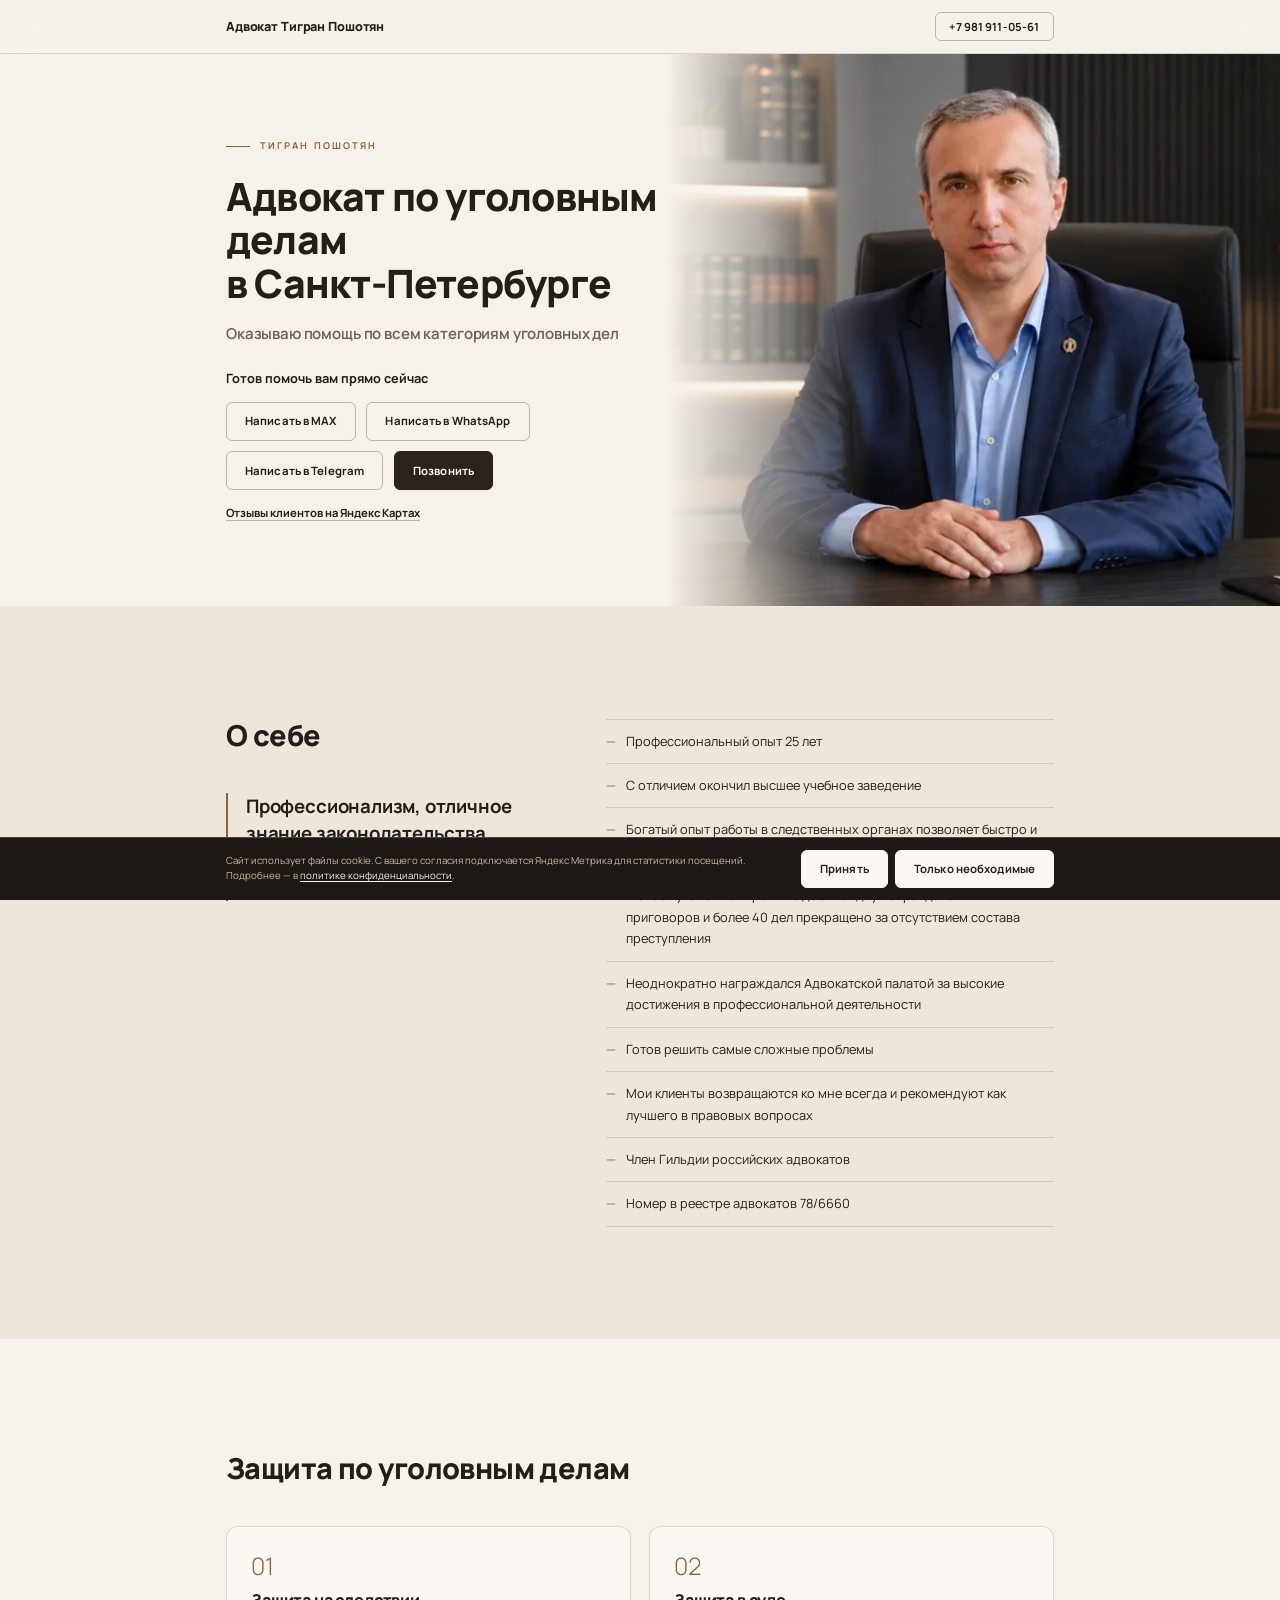
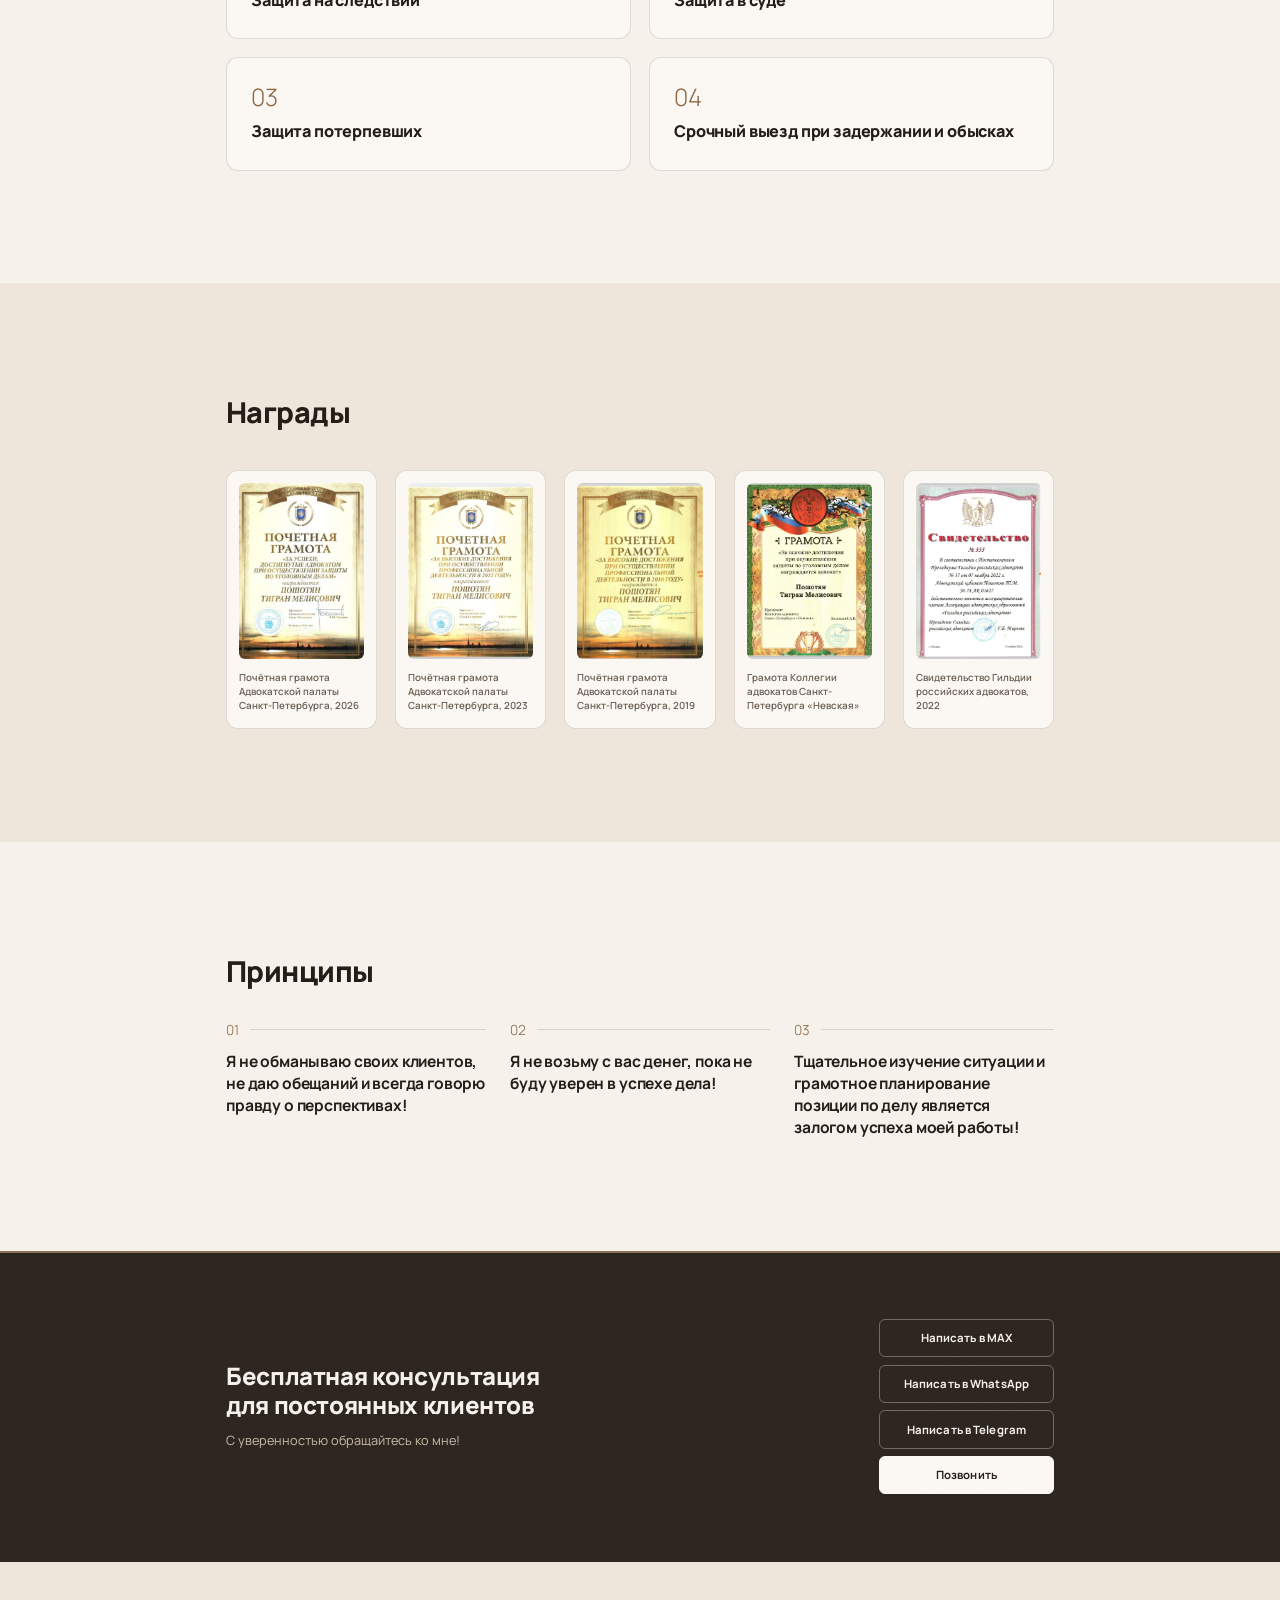
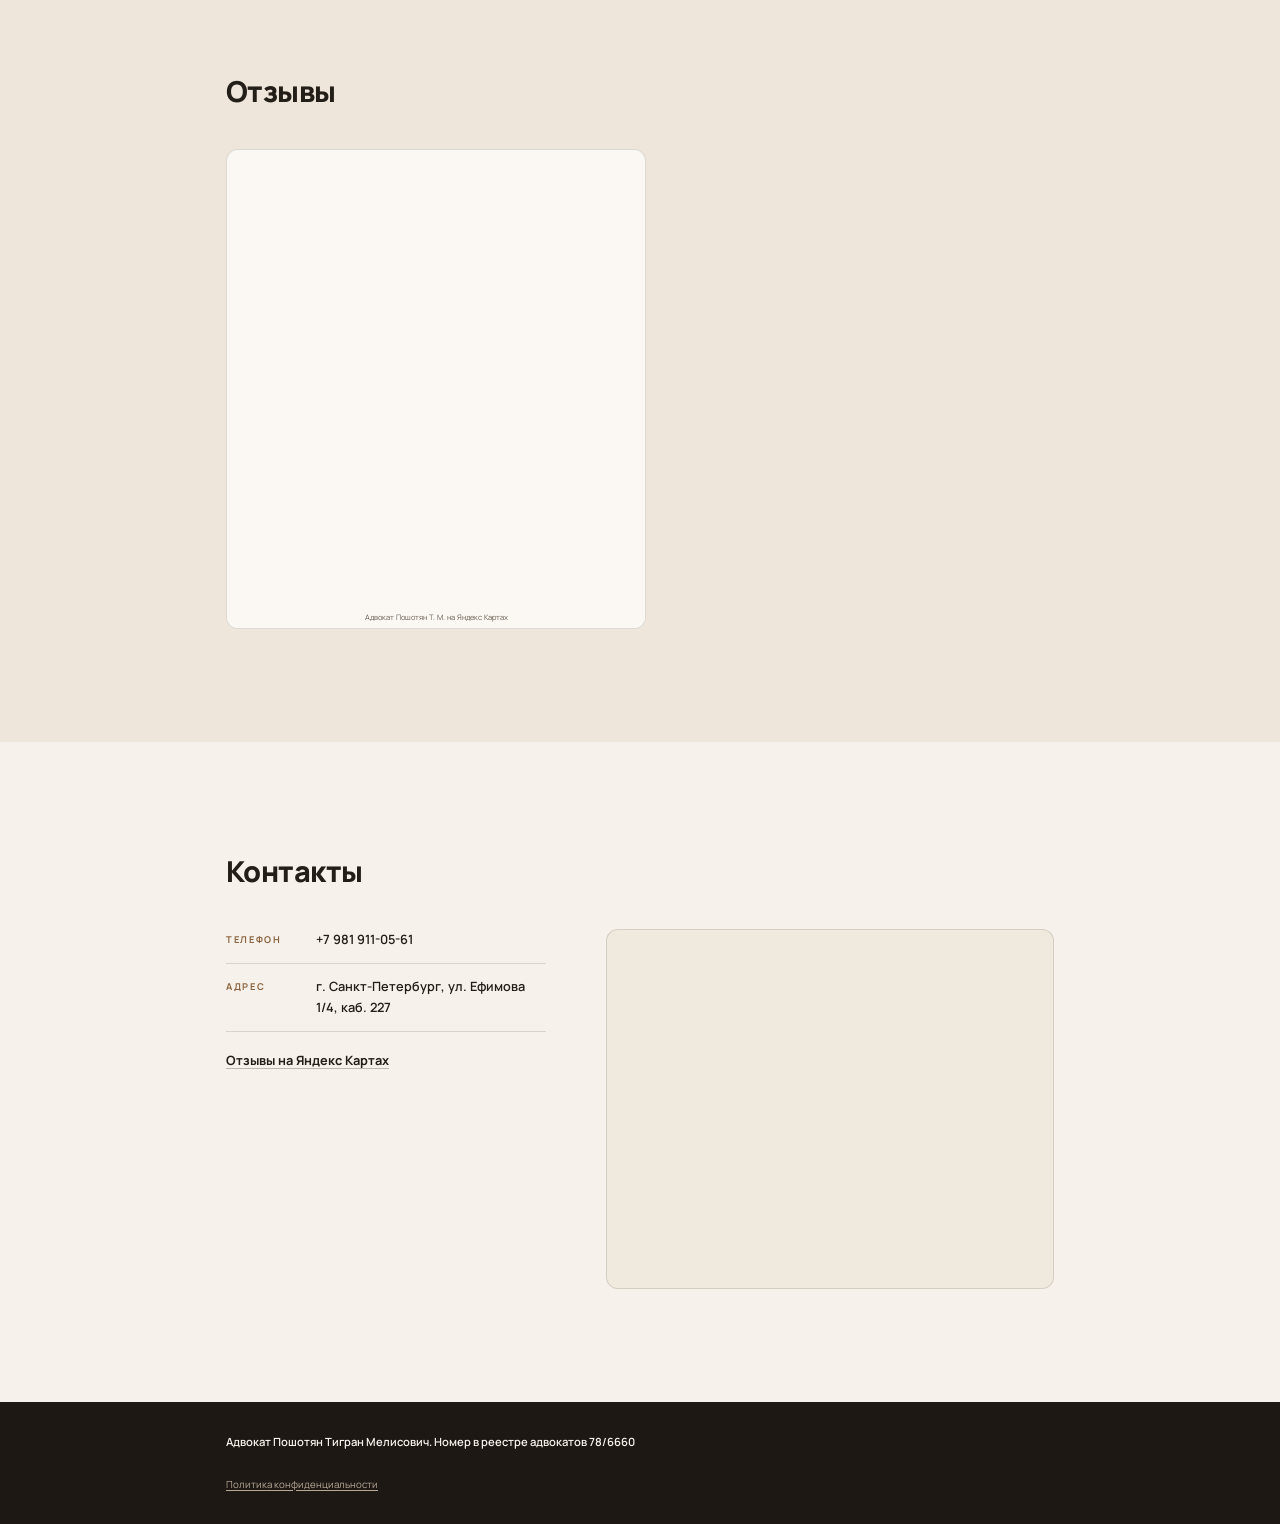
==== index.html @ 3d560bb1 "Embed Yandex Maps reviews widget" ====
<!DOCTYPE html>
<html lang="ru">
<head>
<meta charset="utf-8">
<meta name="viewport" content="width=device-width, initial-scale=1">
<title>Адвокат по уголовным делам в Санкт-Петербурге — Тигран Пошотян</title>
<meta name="description" content="Адвокат Тигран Пошотян: помощь по всем категориям уголовных дел в Санкт-Петербурге. Стаж работы 25 лет, номер в реестре адвокатов 78/6660. Ул. Ефимова 1/4, каб. 227.">
<!-- TODO: превью. Перед публикацией удалить строку с noindex -->
<meta name="robots" content="noindex">
<!-- TODO: заменить DOMAIN на реальный домен (canonical, og:url, og:image, JSON-LD) -->
<link rel="canonical" href="https://DOMAIN/">
<meta property="og:type" content="website">
<meta property="og:locale" content="ru_RU">
<meta property="og:url" content="https://DOMAIN/">
<meta property="og:title" content="Адвокат по уголовным делам в Санкт-Петербурге — Тигран Пошотян">
<meta property="og:description" content="Помощь по всем категориям уголовных дел. Стаж работы 25 лет, номер в реестре адвокатов 78/6660.">
<meta property="og:image" content="https://DOMAIN/img/og.jpg">
<meta property="og:image:width" content="1200">
<meta property="og:image:height" content="630">
<meta name="theme-color" content="#f6f1ea">
<meta name="format-detection" content="telephone=no">
<link rel="icon" href="favicon.svg" type="image/svg+xml">
<link rel="preload" href="fonts/manrope-cyrillic.woff2" as="font" type="font/woff2" crossorigin>
<link rel="stylesheet" href="css/style.css">
<script type="application/ld+json">
{
  "@context": "https://schema.org",
  "@graph": [
    {
      "@type": "WebPage",
      "@id": "https://DOMAIN/#webpage",
      "url": "https://DOMAIN/",
      "name": "Адвокат по уголовным делам в Санкт-Петербурге — Тигран Пошотян",
      "inLanguage": "ru",
      "about": { "@id": "https://DOMAIN/#service" },
      "primaryImageOfPage": "https://DOMAIN/img/og.jpg"
    },
    {
      "@type": "Person",
      "@id": "https://DOMAIN/#person",
      "name": "Пошотян Тигран Мелисович",
      "jobTitle": "Адвокат",
      "image": "https://DOMAIN/img/photo.webp",
      "telephone": "+79819110561",
      "memberOf": { "@type": "Organization", "name": "Гильдия российских адвокатов" },
      "identifier": { "@type": "PropertyValue", "name": "Номер в реестре адвокатов", "value": "78/6660" },
      "worksFor": { "@id": "https://DOMAIN/#service" }
    },
    {
      "@type": "LegalService",
      "@id": "https://DOMAIN/#service",
      "name": "Адвокат Тигран Пошотян",
      "url": "https://DOMAIN/",
      "image": "https://DOMAIN/img/og.jpg",
      "telephone": "+79819110561",
      "areaServed": "Санкт-Петербург",
      "founder": { "@id": "https://DOMAIN/#person" },
      "address": {
        "@type": "PostalAddress",
        "addressCountry": "RU",
        "addressLocality": "Санкт-Петербург",
        "streetAddress": "ул. Ефимова 1/4, каб. 227"
      }
    }
  ]
}
</script>
</head>
<body>

<header class="header">
  <div class="container header__inner">
    <a class="header__brand" href="#top">Адвокат Тигран Пошотян</a>
    <a class="btn btn--ghost header__phone" href="tel:+79819110561">+7 981 911-05-61</a>
  </div>
</header>

<main id="top">

  <section class="hero theme-light">
    <div class="hero__figure">
      <img src="img/photo.webp" srcset="img/photo-480.webp 480w, img/photo.webp 762w" sizes="(max-width: 64em) 100vw, 48vw" width="762" height="546" alt="Адвокат Тигран Пошотян за рабочим столом в кабинете" fetchpriority="high">
    </div>
    <div class="container hero__content">
      <div class="hero__text">
        <p class="sheet-label hero__case-label">Тигран Пошотян</p>
        <h1 class="hero__title">Адвокат по уголовным делам в&nbsp;<span class="nowrap">Санкт-Петербурге</span></h1>
        <p class="hero__subtitle">Оказываю помощь по всем категориям уголовных дел</p>
        <p class="hero__lead">Готов помочь вам прямо сейчас</p>
        <div class="hero__actions">
          <!-- TODO: заменить ВСТАВЬ_ССЫЛКУ_MAX на ссылку профиля в MAX -->
          <a class="btn btn--ghost" href="ВСТАВЬ_ССЫЛКУ_MAX">Написать в MAX</a>
          <a class="btn btn--ghost" href="https://wa.me/79819110561" target="_blank" rel="noopener">Написать в WhatsApp</a>
          <a class="btn btn--ghost" href="https://t.me/+79819110561" target="_blank" rel="noopener">Написать в Telegram</a>
          <a class="btn btn--primary" href="tel:+79819110561">Позвонить</a>
        </div>
        <p class="hero__reviews"><a class="link" href="https://yandex.ru/maps/org/advokat_poshotyan_t_m_/52645790396/reviews/" target="_blank" rel="noopener">Отзывы клиентов на Яндекс Картах</a></p>
      </div>
    </div>
  </section>

  <section class="section theme-paper" id="about">
    <div class="container about">
      <div class="about__intro">
        <h2 class="section__title">О себе</h2>
        <p class="about__quote">Профессионализм, отличное знание законодательства, большой опыт работы успешный результат Вашего дела!</p>
      </div>
      <ul class="check-list">
        <li>Профессиональный опыт 25&nbsp;лет</li>
        <li>С отличием окончил высшее учебное заведение</li>
        <li>Богатый опыт работы в следственных органах позволяет быстро и правильно ориентироваться в ситуации</li>
        <li>В своей уголовной практике добился двух оправдательных приговоров и более 40&nbsp;дел прекращено за отсутствием состава преступления</li>
        <li>Неоднократно награждался Адвокатской палатой за высокие достижения в профессиональной деятельности</li>
        <li>Готов решить самые сложные проблемы</li>
        <li>Мои клиенты возвращаются ко мне всегда и рекомендуют как лучшего в правовых вопросах</li>
        <li>Член Гильдии российских адвокатов</li>
        <li>Номер в реестре адвокатов 78/6660</li>
      </ul>
    </div>
  </section>

  <!-- SERVICES-LIST -->
  <section class="section theme-light" id="services">
    <div class="container">
      <h2 class="section__title">Защита по уголовным делам</h2>
      <ul class="services">
        <li class="service">Защита на следствии</li>
        <li class="service">Защита в суде</li>
        <li class="service">Защита потерпевших</li>
        <li class="service">Срочный выезд при задержании и обысках</li>
      </ul>
    </div>
  </section>
  <!-- /SERVICES-LIST -->

  <section class="section theme-paper" id="awards">
    <div class="container">
      <h2 class="section__title">Награды</h2>
      <ul class="awards">
        <li>
          <a class="award" href="img/award-2026.webp" data-w="965" data-h="1320">
            <img src="img/award-2026-sm.webp" width="360" height="492" loading="lazy" alt="Почётная грамота Адвокатской палаты Санкт-Петербурга, 2026 год">
            <span>Почётная грамота Адвокатской палаты Санкт-Петербурга, 2026</span>
          </a>
        </li>
        <li>
          <a class="award" href="img/award-2023.webp" data-w="1018" data-h="1375">
            <img src="img/award-2023-sm.webp" width="360" height="486" loading="lazy" alt="Почётная грамота Адвокатской палаты Санкт-Петербурга, 2023 год">
            <span>Почётная грамота Адвокатской палаты Санкт-Петербурга, 2023</span>
          </a>
        </li>
        <li>
          <a class="award" href="img/award-2019.webp" data-w="1002" data-h="1354">
            <img src="img/award-2019-sm.webp" width="360" height="486" loading="lazy" alt="Почётная грамота Адвокатской палаты Санкт-Петербурга, 2019 год">
            <span>Почётная грамота Адвокатской палаты Санкт-Петербурга, 2019</span>
          </a>
        </li>
        <li>
          <a class="award" href="img/award-nevskaya.webp" data-w="997" data-h="1366">
            <img src="img/award-nevskaya-sm.webp" width="360" height="493" loading="lazy" alt="Грамота Коллегии адвокатов Санкт-Петербурга «Невская»">
            <span>Грамота Коллегии адвокатов Санкт-Петербурга «Невская»</span>
          </a>
        </li>
        <li>
          <a class="award" href="img/guild-certificate.webp" data-w="981" data-h="1375">
            <img src="img/guild-certificate-sm.webp" width="360" height="505" loading="lazy" alt="Свидетельство Гильдии российских адвокатов, 2022 год">
            <span>Свидетельство Гильдии российских адвокатов, 2022</span>
          </a>
        </li>
      </ul>
    </div>
  </section>

  <section class="section theme-light" id="principles">
    <div class="container">
      <h2 class="section__title">Принципы</h2>
      <ul class="steps">
        <li class="step">Я не обманываю своих клиентов, не даю обещаний и всегда говорю правду о перспективах!</li>
        <li class="step">Я не возьму с вас денег, пока не буду уверен в успехе дела!</li>
        <li class="step">Тщательное изучение ситуации и грамотное планирование позиции по делу является залогом успеха моей работы!</li>
      </ul>
    </div>
  </section>

  <section class="cta theme-dark" id="consult">
    <div class="container cta__inner">
      <div class="cta__text">
        <h2 class="cta__title">Бесплатная консультация для постоянных клиентов</h2>
        <p class="cta__desc">С уверенностью обращайтесь ко мне!</p>
      </div>
      <div class="cta__actions">
        <!-- TODO: заменить ВСТАВЬ_ССЫЛКУ_MAX на ссылку профиля в MAX -->
        <a class="btn btn--ghost" href="ВСТАВЬ_ССЫЛКУ_MAX">Написать в MAX</a>
        <a class="btn btn--ghost" href="https://wa.me/79819110561" target="_blank" rel="noopener">Написать в WhatsApp</a>
        <a class="btn btn--ghost" href="https://t.me/+79819110561" target="_blank" rel="noopener">Написать в Telegram</a>
        <a class="btn btn--primary" href="tel:+79819110561">Позвонить</a>
      </div>
    </div>
  </section>

  <section class="section theme-paper" id="reviews">
    <div class="container">
      <h2 class="section__title">Отзывы</h2>
      <div class="reviews-widget">
        <iframe src="https://yandex.ru/maps-reviews-widget/52645790396?comments" title="Отзывы об адвокате Пошотяне Тигране Мелисовиче на Яндекс Картах" loading="lazy"></iframe>
        <a href="https://yandex.ru/maps/org/advokat_poshotyan_t_m_/52645790396/" target="_blank" rel="noopener">Адвокат Пошотян Т. М. на Яндекс Картах</a>
      </div>
    </div>
  </section>

  <section class="section theme-light" id="contacts">
    <div class="container">
      <h2 class="section__title">Контакты</h2>
      <div class="contacts">
        <address class="contacts__info">
          <dl class="contacts__list">
            <div class="contacts__row">
              <dt>Телефон</dt>
              <dd><a class="contacts__link" href="tel:+79819110561">+7 981 911-05-61</a></dd>
            </div>
            <div class="contacts__row">
              <dt>Адрес</dt>
              <dd>г. Санкт-Петербург, ул. Ефимова 1/4, каб. 227</dd>
            </div>
          </dl>
          <p class="contacts__more"><a class="link" href="https://yandex.ru/maps/org/advokat_poshotyan_t_m_/52645790396/reviews/" target="_blank" rel="noopener">Отзывы на Яндекс Картах</a></p>
        </address>
        <div class="contacts__map">
          <iframe class="map__frame" src="https://yandex.ru/map-widget/v1/org/advokat_poshotyan_t_m_/52645790396/" width="640" height="400" loading="lazy" title="Карта: Санкт-Петербург, ул. Ефимова 1/4" allowfullscreen></iframe>
        </div>
      </div>
    </div>
  </section>

</main>

<footer class="footer">
  <div class="container footer__inner">
    <p class="footer__name">Адвокат Пошотян Тигран Мелисович. Номер в реестре адвокатов 78/6660</p>
    <p class="footer__legal"><a href="policy.html">Политика конфиденциальности</a></p>
  </div>
</footer>

<dialog class="lightbox" id="lightbox" aria-label="Просмотр документа">
  <button class="lightbox__close" type="button" aria-label="Закрыть">&times;</button>
</dialog>

<div class="cookie" id="cookie" role="region" aria-label="Файлы cookie" hidden>
  <div class="container cookie__inner">
    <p class="cookie__text">Сайт использует файлы cookie. С вашего согласия подключается Яндекс Метрика для статистики посещений. Подробнее&nbsp;— в <a href="policy.html">политике конфиденциальности</a>.</p>
    <div class="cookie__actions">
      <button class="btn btn--primary cookie__btn" type="button" data-cookie="all">Принять</button>
      <button class="btn btn--primary cookie__btn" type="button" data-cookie="necessary">Только необходимые</button>
    </div>
  </div>
</div>

<script src="js/main.js" defer></script>
</body>
</html>
---- css/style.css ----
/* ============================================================
   Адвокат Пошотян Т. М. — одностраничный лендинг
   Схема: светлая и тёплая, под фото — кремовый фон, тёплый
   тёмно-коричневый акцент. Тёмные — только полоса консультации,
   подвал и плашка cookie.
   Порядок файла: 0. шрифт · 1. переменные · 2. сброс
   3. типографика · 4. layout и темы · 5. компоненты · 6. медиазапросы
   Анимаций нет: движение только на hover.
   ============================================================ */

/* ---------- 0. Шрифт (локальный, без внешнего CDN) ----------
   Manrope переменный 300–800. Подмножества по unicode-range:
   браузер скачает только нужные (кириллица + латиница). */
@font-face {
  font-family: 'Manrope';
  font-style: normal;
  font-weight: 300 800;
  font-display: swap;
  src: url('../fonts/manrope-cyrillic.woff2') format('woff2');
  unicode-range: U+0301, U+0400-045F, U+0490-0491, U+04B0-04B1, U+2116;
}
@font-face {
  font-family: 'Manrope';
  font-style: normal;
  font-weight: 300 800;
  font-display: swap;
  src: url('../fonts/manrope-cyrillic-ext.woff2') format('woff2');
  unicode-range: U+0460-052F, U+1C80-1C8A, U+20B4, U+2DE0-2DFF, U+A640-A69F, U+FE2E-FE2F;
}
@font-face {
  font-family: 'Manrope';
  font-style: normal;
  font-weight: 300 800;
  font-display: swap;
  src: url('../fonts/manrope-latin.woff2') format('woff2');
  unicode-range: U+0000-00FF, U+0131, U+0152-0153, U+02BB-02BC, U+02C6, U+02DA, U+02DC, U+0304, U+0308, U+0329, U+2000-206F, U+20AC, U+2122, U+2191, U+2193, U+2212, U+2215, U+FEFF, U+FFFD;
}
@font-face {
  font-family: 'Manrope';
  font-style: normal;
  font-weight: 300 800;
  font-display: swap;
  src: url('../fonts/manrope-latin-ext.woff2') format('woff2');
  unicode-range: U+0100-02BA, U+02BD-02C5, U+02C7-02CC, U+02CE-02D7, U+02DD-02FF, U+0304, U+0308, U+0329, U+1D00-1DBF, U+1E00-1E9F, U+1EF2-1EFF, U+2020, U+20A0-20AB, U+20AD-20C0, U+2113, U+2C60-2C7F, U+A720-A7FF;
}

/* ---------- 1. Переменные ---------- */
:root {
  /* Палитра: крем под тёплый свет на фото, кофейный — под тёмный кабинет */
  --cream-50: #fbf8f3;     /* карточки на светлом */
  --cream-100: #f6f1ea;    /* основной фон */
  --cream-200: #eee6da;    /* альтернативный фон, на тон плотнее */
  --espresso-950: #1d1814; /* подвал, плашка cookie */
  --espresso-900: #2a221c; /* тёмная полоса, основная кнопка */
  --espresso-800: #3a2f26; /* поверхности на тёмном */
  --bronze: #8a6440;       /* акцент на светлом: номера, подписи */
  --bronze-light: #c8a57f; /* акцент на тёмном */
  --ink: #241e19;          /* текст на светлом */
  --slate: #6b5e52;        /* вторичный текст на светлом */

  /* Тема по умолчанию — светлая */
  --bg: var(--cream-100);
  --bg-alt: var(--cream-200);
  --fg: var(--ink);
  --muted: var(--slate);
  --label: var(--bronze);
  --line: rgba(36, 30, 25, 0.14);
  --line-strong: rgba(36, 30, 25, 0.28);
  --card: var(--cream-50);
  --cta-bg: var(--espresso-900);
  --cta-fg: var(--cream-50);

  --font: "Manrope", "Segoe UI", "Arial", sans-serif;

  /* Шкала размеров */
  --fs-h1: clamp(1.75rem, 1.1rem + 3vw, 3.25rem);
  --fs-h2: clamp(1.5rem, 1.15rem + 1.6vw, 2.4rem);
  --fs-h3: clamp(1.1rem, 1rem + 0.5vw, 1.35rem);
  --fs-body: 1.0625rem;
  --fs-small: 0.9375rem;
  --fs-micro: 0.8125rem;

  /* Отступы и сетка */
  --space-section: clamp(4.5rem, 3rem + 6vw, 9.5rem);
  --space-block: clamp(2rem, 1.5rem + 2vw, 3.5rem);
  --container: 74rem;
  --gutter: clamp(1.25rem, 4vw, 2.5rem);

  /* Радиусы */
  --radius-s: 6px;
  --radius-m: 12px;

  /* Hover: плавно и медленно */
  --ease-out: cubic-bezier(0.22, 1, 0.36, 1);
  --t-hover: 0.7s;

  --header-h: 4.5rem;

  color-scheme: only light;
}

.theme-light {
  --bg: var(--cream-100);
  --bg-alt: var(--cream-200);
  --card: var(--cream-50);
}

.theme-paper {
  --bg: var(--cream-200);
  --bg-alt: var(--cream-100);
  --card: var(--cream-50);
}

.theme-dark {
  --bg: var(--espresso-900);
  --bg-alt: var(--espresso-800);
  --fg: #f6f1ea;
  --muted: #c9baa8;
  --label: var(--bronze-light);
  --line: rgba(246, 241, 234, 0.16);
  --line-strong: rgba(246, 241, 234, 0.34);
  --card: var(--espresso-800);
  --cta-bg: var(--cream-50);
  --cta-fg: var(--espresso-900);
}

/* ---------- 2. Сброс ---------- */
*,
*::before,
*::after {
  box-sizing: border-box;
  margin: 0;
  padding: 0;
}

html {
  -webkit-text-size-adjust: 100%;
  scroll-padding-top: calc(var(--header-h) + 1rem);
}

/* Плотность десктопа, как у эталона: макет на rem и clamp(),
   уменьшение базового кегля пропорционально ужимает всё.
   Мобайл (ниже 64em) не трогаем. */
@media (min-width: 64.01em) {
  html { font-size: 75%; }
}

body {
  min-height: 100vh;
  text-rendering: optimizeLegibility;
  -webkit-font-smoothing: antialiased;
}

img {
  display: block;
  max-width: 100%;
  height: auto;
}

ul,
ol {
  list-style: none;
}

a {
  color: inherit;
}

button {
  font: inherit;
  color: inherit;
  background: none;
  border: 0;
  cursor: pointer;
}

address {
  font-style: normal;
}

/* ---------- 3. Типографика ---------- */
body {
  font-family: var(--font);
  font-size: var(--fs-body);
  font-weight: 400;
  line-height: 1.7;
  color: var(--fg);
  background-color: var(--cream-100);
}

h1,
h2,
h3 {
  font-weight: 800;
  line-height: 1.12;
  letter-spacing: -0.02em;
}

h1 { font-size: var(--fs-h1); }
h2 { font-size: var(--fs-h2); }

p + p {
  margin-top: 1em;
}

::selection {
  background: var(--espresso-900);
  color: var(--cream-50);
}

:focus-visible {
  outline: 2px solid var(--bronze);
  outline-offset: 3px;
  border-radius: 2px;
}

.theme-dark :focus-visible,
.footer :focus-visible,
.cookie :focus-visible {
  outline-color: var(--cream-50);
}

.nowrap { white-space: nowrap; }

/* ---------- 4. Layout и темы секций ---------- */
.container {
  max-width: var(--container);
  margin-inline: auto;
  padding-inline: var(--gutter);
}

.container--narrow {
  max-width: 52rem;
}

.section {
  position: relative;
  padding-block: var(--space-section);
  background: var(--bg);
  color: var(--fg);
}

.section > .container {
  position: relative;
  z-index: 1;
}

/* Плёночное зерно на тёмных блоках: убирает «пластиковую» гладкость */
.theme-dark::after {
  content: "";
  position: absolute;
  inset: 0;
  z-index: 0;
  pointer-events: none;
  background-image: url("data:image/svg+xml,%3Csvg xmlns='http://www.w3.org/2000/svg' width='160' height='160'%3E%3Cfilter id='n'%3E%3CfeTurbulence type='fractalNoise' baseFrequency='0.9' numOctaves='2' stitchTiles='stitch'/%3E%3CfeColorMatrix type='saturate' values='0'/%3E%3C/filter%3E%3Crect width='100%25' height='100%25' filter='url(%23n)'/%3E%3C/svg%3E");
  background-size: 160px;
  opacity: 0.05;
}

.section__title {
  max-width: 46rem;
  margin-bottom: var(--space-block);
}

/* ---------- 5. Компоненты ---------- */

/* Подпись над заголовком: черта + капитель */
.sheet-label {
  margin-bottom: 1.5rem;
  font-size: 0.78rem;
  font-weight: 700;
  letter-spacing: 0.22em;
  text-transform: uppercase;
  color: var(--label);
}

.sheet-label::before {
  content: "";
  display: inline-block;
  width: 2rem;
  height: 1px;
  margin-right: 0.85rem;
  vertical-align: middle;
  background: currentColor;
}

/* Кнопки */
.btn {
  display: inline-block;
  padding: 0.95rem 2rem;
  border: 1px solid transparent;
  border-radius: var(--radius-s);
  font-weight: 700;
  font-size: 0.95rem;
  letter-spacing: 0.01em;
  line-height: 1.2;
  text-align: center;
  text-decoration: none;
  cursor: pointer;
  transition:
    background-color var(--t-hover) var(--ease-out),
    border-color var(--t-hover) var(--ease-out),
    color var(--t-hover) var(--ease-out),
    box-shadow var(--t-hover) var(--ease-out),
    transform var(--t-hover) var(--ease-out);
}

.btn--primary {
  background: var(--cta-bg);
  border-color: var(--cta-bg);
  color: var(--cta-fg);
}

.btn--primary:hover {
  transform: translateY(-2px);
  box-shadow: 0 14px 30px -14px rgba(29, 24, 20, 0.55);
}

.btn--ghost {
  border-color: var(--line-strong);
  color: var(--fg);
}

.btn--ghost:hover {
  border-color: var(--fg);
  transform: translateY(-2px);
}

.btn--wide {
  display: block;
  width: 100%;
}

/* Текстовая ссылка */
.link {
  font-weight: 700;
  color: var(--fg);
  text-decoration: underline;
  text-decoration-color: var(--line-strong);
  text-underline-offset: 0.25em;
  transition: text-decoration-color var(--t-hover) var(--ease-out), color var(--t-hover) var(--ease-out);
}

.link:hover {
  color: var(--bronze);
  text-decoration-color: currentColor;
}

/* ----- Шапка: закреплена, светлая, полупрозрачная ----- */
.header {
  position: sticky;
  top: 0;
  z-index: 40;
  height: var(--header-h);
  background: rgba(246, 241, 234, 0.9);
  -webkit-backdrop-filter: blur(16px);
  backdrop-filter: blur(16px);
  border-bottom: 1px solid var(--line);
  color: var(--fg);
}

.header__inner {
  display: flex;
  align-items: center;
  justify-content: space-between;
  gap: 1rem;
  height: 100%;
}

.header__brand {
  font-weight: 800;
  font-size: 1.05rem;
  line-height: 1.25;
  letter-spacing: -0.01em;
  text-decoration: none;
}

.header__phone {
  padding: 0.55rem 1.15rem;
  font-size: var(--fs-small);
  white-space: nowrap;
}

/* ----- Первый экран ----- */
.hero {
  position: relative;
  display: flex;
  align-items: center;
  min-height: min(calc(100svh - var(--header-h)), 46rem);
  overflow: hidden;
  background: var(--bg);
  color: var(--fg);
}

/* Кадр справа уходит под край экрана, левая граница растворяется
   в фоне маской — фото читается частью сцены, а не вставкой */
.hero__figure {
  position: absolute;
  inset-block: 0;
  right: 0;
  width: min(48vw, 62rem);
  -webkit-mask-image: linear-gradient(to right, transparent 0%, #000 34%);
  mask-image: linear-gradient(to right, transparent 0%, #000 34%);
}

.hero__figure img {
  width: 100%;
  height: 100%;
  object-fit: cover;
  object-position: 40% 30%;
}

.hero__content {
  position: relative;
  z-index: 1;
  width: 100%;
  padding-block: clamp(3rem, 8vh, 5rem);
}

.hero__text {
  max-width: 36rem;
}

.hero__case-label {
  margin-bottom: 1.75rem;
}

.hero__subtitle {
  max-width: 34rem;
  margin-top: 1.4rem;
  font-size: clamp(1.02rem, 0.95rem + 0.5vw, 1.25rem);
  font-weight: 600;
  line-height: 1.45;
  letter-spacing: -0.01em;
  color: var(--muted);
}

.hero__lead {
  margin-top: 2rem;
  font-weight: 700;
  color: var(--fg);
}

.hero__actions {
  display: flex;
  flex-wrap: wrap;
  gap: 0.9rem;
  margin-top: 1rem;
}

.hero__actions .btn {
  padding-inline: 1.5rem;
}

/* Ссылка на отзывы под кнопками первого экрана */
.hero__reviews {
  margin-top: 1.1rem;
  font-size: var(--fs-small);
}

/* ----- Об адвокате ----- */
.about {
  display: grid;
  grid-template-columns: minmax(0, 5fr) minmax(0, 7fr);
  gap: clamp(2rem, 5vw, 5rem);
  align-items: start;
}

.about__quote {
  padding-left: 1.5rem;
  border-left: 2px solid var(--bronze);
  font-size: clamp(1.2rem, 1.05rem + 0.7vw, 1.55rem);
  font-weight: 700;
  letter-spacing: -0.01em;
  line-height: 1.45;
}

/* Список с тире и линиями-разделителями */
.check-list {
  border-top: 1px solid var(--line);
}

.check-list li {
  display: grid;
  grid-template-columns: 1.7rem minmax(0, 1fr);
  padding-block: 0.9rem;
  border-bottom: 1px solid var(--line);
  color: var(--fg);
}

.check-list li::before {
  content: "—";
  color: var(--label);
}

/* ----- Карточки направлений ----- */
.services {
  display: grid;
  grid-template-columns: repeat(2, minmax(0, 1fr));
  gap: 1.5rem;
  counter-reset: service;
}

.service {
  display: flex;
  flex-direction: column;
  gap: 1rem;
  padding: 2.25rem 2rem;
  border: 1px solid var(--line);
  border-radius: var(--radius-m);
  background: var(--card);
  font-size: var(--fs-h3);
  font-weight: 800;
  line-height: 1.3;
  letter-spacing: -0.01em;
  counter-increment: service;
}

/* Номер — оформление: порядок сообщает сам список */
.service::before {
  content: counter(service, decimal-leading-zero);
  content: counter(service, decimal-leading-zero) / "";
  font-size: 2rem;
  font-weight: 300;
  line-height: 1;
  letter-spacing: -0.02em;
  color: var(--label);
}

/* ----- Награды ----- */
.awards {
  display: grid;
  grid-template-columns: repeat(5, minmax(0, 1fr));
  gap: 1.5rem;
}

.award {
  display: flex;
  flex-direction: column;
  gap: 1rem;
  height: 100%;
  padding: 1rem 1rem 1.25rem;
  border: 1px solid var(--line);
  border-radius: var(--radius-m);
  background: var(--card);
  text-decoration: none;
  cursor: zoom-in;
  transition:
    border-color var(--t-hover) var(--ease-out),
    box-shadow var(--t-hover) var(--ease-out),
    transform var(--t-hover) var(--ease-out);
}

.award:hover {
  border-color: var(--espresso-900);
  box-shadow: 0 24px 44px -30px rgba(29, 24, 20, 0.45);
  transform: translateY(-4px);
}

.award img {
  width: 100%;
  aspect-ratio: 360 / 505;
  object-fit: cover;
  object-position: top;
  border-radius: var(--radius-s);
}

.award span {
  font-size: var(--fs-micro);
  font-weight: 600;
  line-height: 1.45;
  color: var(--muted);
  transition: color var(--t-hover) var(--ease-out);
}

.award:hover span {
  color: var(--fg);
}

/* ----- Принципы: шаги с номером на линии ----- */
.steps {
  display: grid;
  grid-template-columns: repeat(3, minmax(0, 1fr));
  gap: 3rem 2rem;
  counter-reset: step;
}

.step {
  position: relative;
  padding-top: 1.75rem;
  border-top: 1px solid var(--line);
  font-size: clamp(1.05rem, 0.95rem + 0.5vw, 1.3rem);
  font-weight: 700;
  line-height: 1.4;
  letter-spacing: -0.01em;
  counter-increment: step;
}

.step::before {
  content: counter(step, decimal-leading-zero);
  content: counter(step, decimal-leading-zero) / "";
  position: absolute;
  top: -0.85rem;
  left: 0;
  padding-right: 0.85rem;
  background: var(--bg);
  font-size: 1.15rem;
  font-weight: 300;
  line-height: 1.5;
  letter-spacing: 0.02em;
  color: var(--label);
}

/* ----- Полоса призыва (консультация) ----- */
.cta {
  position: relative;
  padding-block: calc(var(--space-section) * 0.6);
  background: var(--bg);
  color: var(--fg);
}

/* Тонкая акцентная линия сверху */
.cta::before {
  content: "";
  position: absolute;
  inset: 0 0 auto 0;
  z-index: 1;
  height: 2px;
  background: var(--bronze-light);
  opacity: 0.6;
}

.cta > .container {
  position: relative;
  z-index: 1;
}

.cta__inner {
  display: grid;
  grid-template-columns: minmax(0, 1fr) auto;
  gap: clamp(1.25rem, 3vw, 3rem);
  align-items: center;
}

.cta__title {
  max-width: 34rem;
  font-size: clamp(1.4rem, 1.1rem + 1.2vw, 2rem);
  line-height: 1.2;
  letter-spacing: -0.015em;
  text-wrap: balance;
}

.cta__desc {
  margin-top: 0.85rem;
  color: var(--muted);
}

/* Кнопки в столбец одинаковой ширины */
.cta__actions {
  display: grid;
  gap: 0.6rem;
  justify-self: end;
  width: 100%;
  max-width: 17rem;
}

.cta__actions .btn {
  width: 100%;
}

/* ----- Контакты ----- */
.contacts {
  display: grid;
  grid-template-columns: minmax(0, 5fr) minmax(0, 7fr);
  gap: clamp(2rem, 5vw, 5rem);
  align-items: start;
}

.contacts__list {
  display: grid;
  gap: 1rem;
}

.contacts__row {
  display: grid;
  grid-template-columns: 6.5rem minmax(0, 1fr);
  gap: 1rem;
  padding-bottom: 1rem;
  border-bottom: 1px solid var(--line);
}

.contacts__row dt {
  padding-top: 0.25rem;
  font-size: 0.78rem;
  font-weight: 700;
  letter-spacing: 0.18em;
  text-transform: uppercase;
  color: var(--label);
}

.contacts__row dd {
  font-weight: 600;
}

.contacts__link {
  text-decoration: none;
  white-space: nowrap;
  transition: color var(--t-hover) var(--ease-out);
}

.contacts__link:hover {
  color: var(--bronze);
}

.contacts__more {
  margin-top: 1.5rem;
}

.contacts__map {
  position: sticky;
  top: calc(var(--header-h) + 1.5rem);
}

/* Виджет отзывов Яндекс Карт: сервис поддерживает ширину 300–760px */
.reviews-widget {
  position: relative;
  width: 100%;
  max-width: 35rem;
  height: 40rem;
  overflow: hidden;
  border: 1px solid var(--line);
  border-radius: var(--radius-m);
  background: var(--card);
}

.reviews-widget iframe {
  display: block;
  width: 100%;
  height: 100%;
  border: 0;
}

.reviews-widget > a {
  position: absolute;
  inset: auto 0 0;
  padding: 0.35rem 1rem;
  background: var(--card);
  color: var(--muted);
  font-size: 0.625rem;
  text-align: center;
  text-decoration: none;
}

.map__frame {
  display: block;
  width: 100%;
  height: 30rem;
  border: 1px solid var(--line);
  border-radius: var(--radius-m);
  background: var(--bg-alt);
  /* Карта чуть приглушена под тёплую гамму; при наведении — как есть */
  filter: saturate(0.7) sepia(0.06);
  transition: filter var(--t-hover) var(--ease-out);
}

.contacts__map:hover .map__frame,
.contacts__map:focus-within .map__frame {
  filter: none;
}

/* ----- Подвал ----- */
.footer {
  padding-block: 2.5rem;
  background: var(--espresso-950);
  color: #f6f1ea;
}

.footer__inner {
  display: grid;
  gap: 0.75rem;
}

.footer__name {
  font-size: var(--fs-small);
  font-weight: 600;
}

.footer__legal a {
  font-size: var(--fs-micro);
  color: #b9aa98;
  text-decoration: underline;
  text-underline-offset: 0.25em;
  transition: color var(--t-hover) var(--ease-out);
}

.footer__legal a:hover {
  color: #f6f1ea;
}

/* ----- Просмотр грамот ----- */
.lightbox {
  margin: auto;
  border: 0;
  padding: 0;
  background: transparent;
  max-width: 96vw;
  max-height: 96vh;
  overflow: visible;
}

.lightbox::backdrop {
  background: rgba(29, 24, 20, 0.9);
}

.lightbox img {
  max-width: 96vw;
  max-height: 92vh;
  width: auto;
  height: auto;
  border-radius: var(--radius-s);
  cursor: zoom-out;
}

.lightbox__close {
  position: fixed;
  top: 0.75rem;
  right: 0.75rem;
  display: grid;
  place-items: center;
  width: 2.75rem;
  height: 2.75rem;
  border-radius: var(--radius-s);
  background: var(--cream-50);
  color: var(--ink);
  font-size: 1.75rem;
  line-height: 1;
}

/* ----- Уведомление о cookie -----
   Плашка у нижнего края, вне потока: её появление ничего не сдвигает.
   Обе кнопки одного вида — согласие и отказ равноценны. */
.cookie {
  position: fixed;
  inset: auto 0 0 0;
  z-index: 45;
  padding-block: 1rem;
  padding-bottom: calc(1rem + env(safe-area-inset-bottom, 0px));
  background: var(--espresso-950);
  border-top: 1px solid rgba(246, 241, 234, 0.2);
  color: #f6f1ea;
  --cta-bg: var(--cream-50);
  --cta-fg: var(--espresso-900);
}

.cookie[hidden] {
  display: none;
}

.cookie__inner {
  display: flex;
  flex-wrap: wrap;
  gap: 1rem 2rem;
  align-items: center;
  justify-content: space-between;
}

.cookie__text {
  flex: 1 1 22rem;
  font-size: var(--fs-micro);
  line-height: 1.5;
  color: #c9baa8;
}

.cookie__text a {
  color: #f6f1ea;
  text-decoration: underline;
  text-underline-offset: 0.2em;
}

.cookie__actions {
  display: flex;
  gap: 0.6rem;
  flex-shrink: 0;
}

.cookie__btn {
  padding-inline: 1.5rem;
  white-space: nowrap;
}

/* ----- Политика конфиденциальности ----- */
.legal-page h1 {
  max-width: 40rem;
}

.legal__meta {
  margin-top: 1rem;
  font-size: var(--fs-small);
  color: var(--muted);
}

.legal {
  margin-top: var(--space-block);
}

.legal > * + * {
  margin-top: 1.1rem;
}

.legal h2 {
  margin-top: 2.25rem;
  font-size: clamp(1.05rem, 0.95rem + 0.45vw, 1.3rem);
  font-weight: 800;
  letter-spacing: -0.01em;
}

.legal h2:first-child {
  margin-top: 0;
}

.legal__list {
  display: grid;
  gap: 0.3rem;
  padding-left: 1.1rem;
  list-style: disc;
}

.legal__list li::marker {
  color: var(--bronze);
}

/* ---------- 6. Медиазапросы ---------- */

@media (max-width: 64em) {
  /* Первый экран: кадр во всю ширину сверху, низ кадра растворяется
     в фоне, текст идёт следом */
  .hero {
    display: block;
    min-height: 0;
  }

  .hero__figure {
    position: relative;
    inset: auto;
    width: 100%;
    aspect-ratio: 762 / 546;
    max-height: 60svh;
    -webkit-mask-image: none;
    mask-image: none;
  }

  .hero__figure::after {
    content: "";
    position: absolute;
    inset: 0;
    pointer-events: none;
    background: linear-gradient(to top, var(--bg) 0%, rgba(246, 241, 234, 0) 26%);
  }

  .hero__figure img {
    object-position: 50% 30%;
  }

  .hero__content {
    padding-block: 0.5rem clamp(3rem, 8vw, 4.5rem);
  }

  .hero__case-label {
    margin-bottom: 1rem;
  }

  .hero__subtitle {
    margin-top: 1rem;
  }

  .hero__lead {
    margin-top: 1.5rem;
  }

  /* Три действия в столбец одной ширины */
  .hero__actions {
    display: grid;
    gap: 0.7rem;
    max-width: 26rem;
  }

  .hero__actions .btn {
    width: 100%;
  }

  .about,
  .contacts,
  .cta__inner,
  .services,
  .steps {
    grid-template-columns: minmax(0, 1fr);
  }

  .awards {
    grid-template-columns: repeat(3, minmax(0, 1fr));
  }

  .cta__actions {
    justify-self: stretch;
    max-width: 26rem;
  }

  .contacts__map {
    position: static;
  }

  .cookie {
    padding-block: 0.8rem;
  }

  .cookie__inner {
    gap: 0.7rem;
  }

  .cookie__text {
    line-height: 1.4;
  }

  .cookie__actions {
    width: 100%;
  }

  .cookie__actions .btn {
    flex: 1;
    padding: 0.7rem 0.75rem;
    font-size: 0.85rem;
    white-space: normal;
  }
}

@media (max-width: 40em) {
  :root {
    --fs-body: 1rem;
  }

  .header__brand {
    font-size: 0.9rem;
  }

  /* На телефоне номер в шапке — строкой, без рамки: так помещается рядом с именем */
  .header__phone {
    padding: 0;
    border: 0;
    font-size: 0.875rem;
  }

  .header__phone:hover {
    transform: none;
  }

  .hero__actions,
  .cta__actions {
    max-width: none;
  }

  .service {
    padding: 1.6rem 1.4rem;
  }

  .service::before {
    font-size: 1.6rem;
  }

  .awards {
    grid-template-columns: repeat(2, minmax(0, 1fr));
    gap: 1rem 0.75rem;
  }

  .award {
    padding: 0.6rem 0.6rem 0.9rem;
    gap: 0.75rem;
  }

  .contacts__row {
    grid-template-columns: minmax(0, 1fr);
    gap: 0.2rem;
  }

  .map__frame {
    height: 22rem;
  }

  .reviews-widget {
    height: 38rem;
  }
}

@media (prefers-reduced-motion: reduce) {
  :root {
    --t-hover: 0.01ms;
  }
}
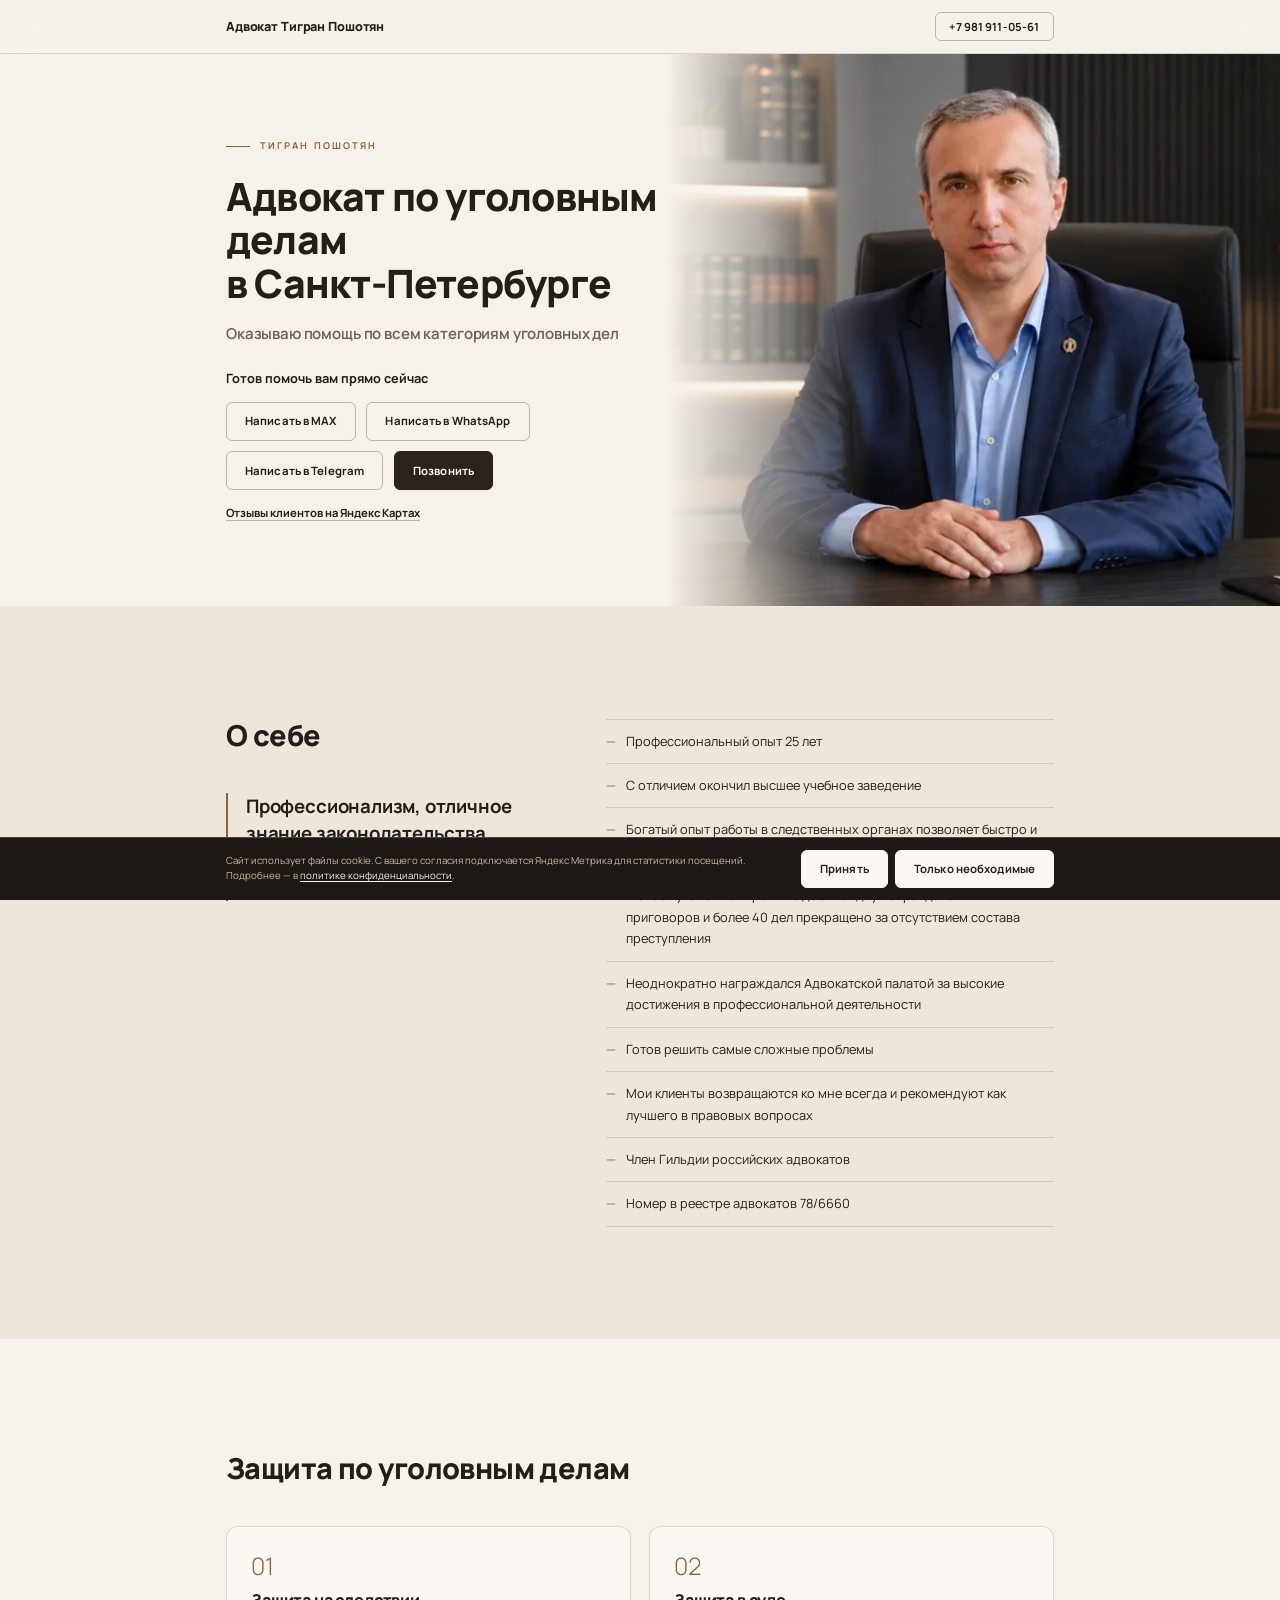
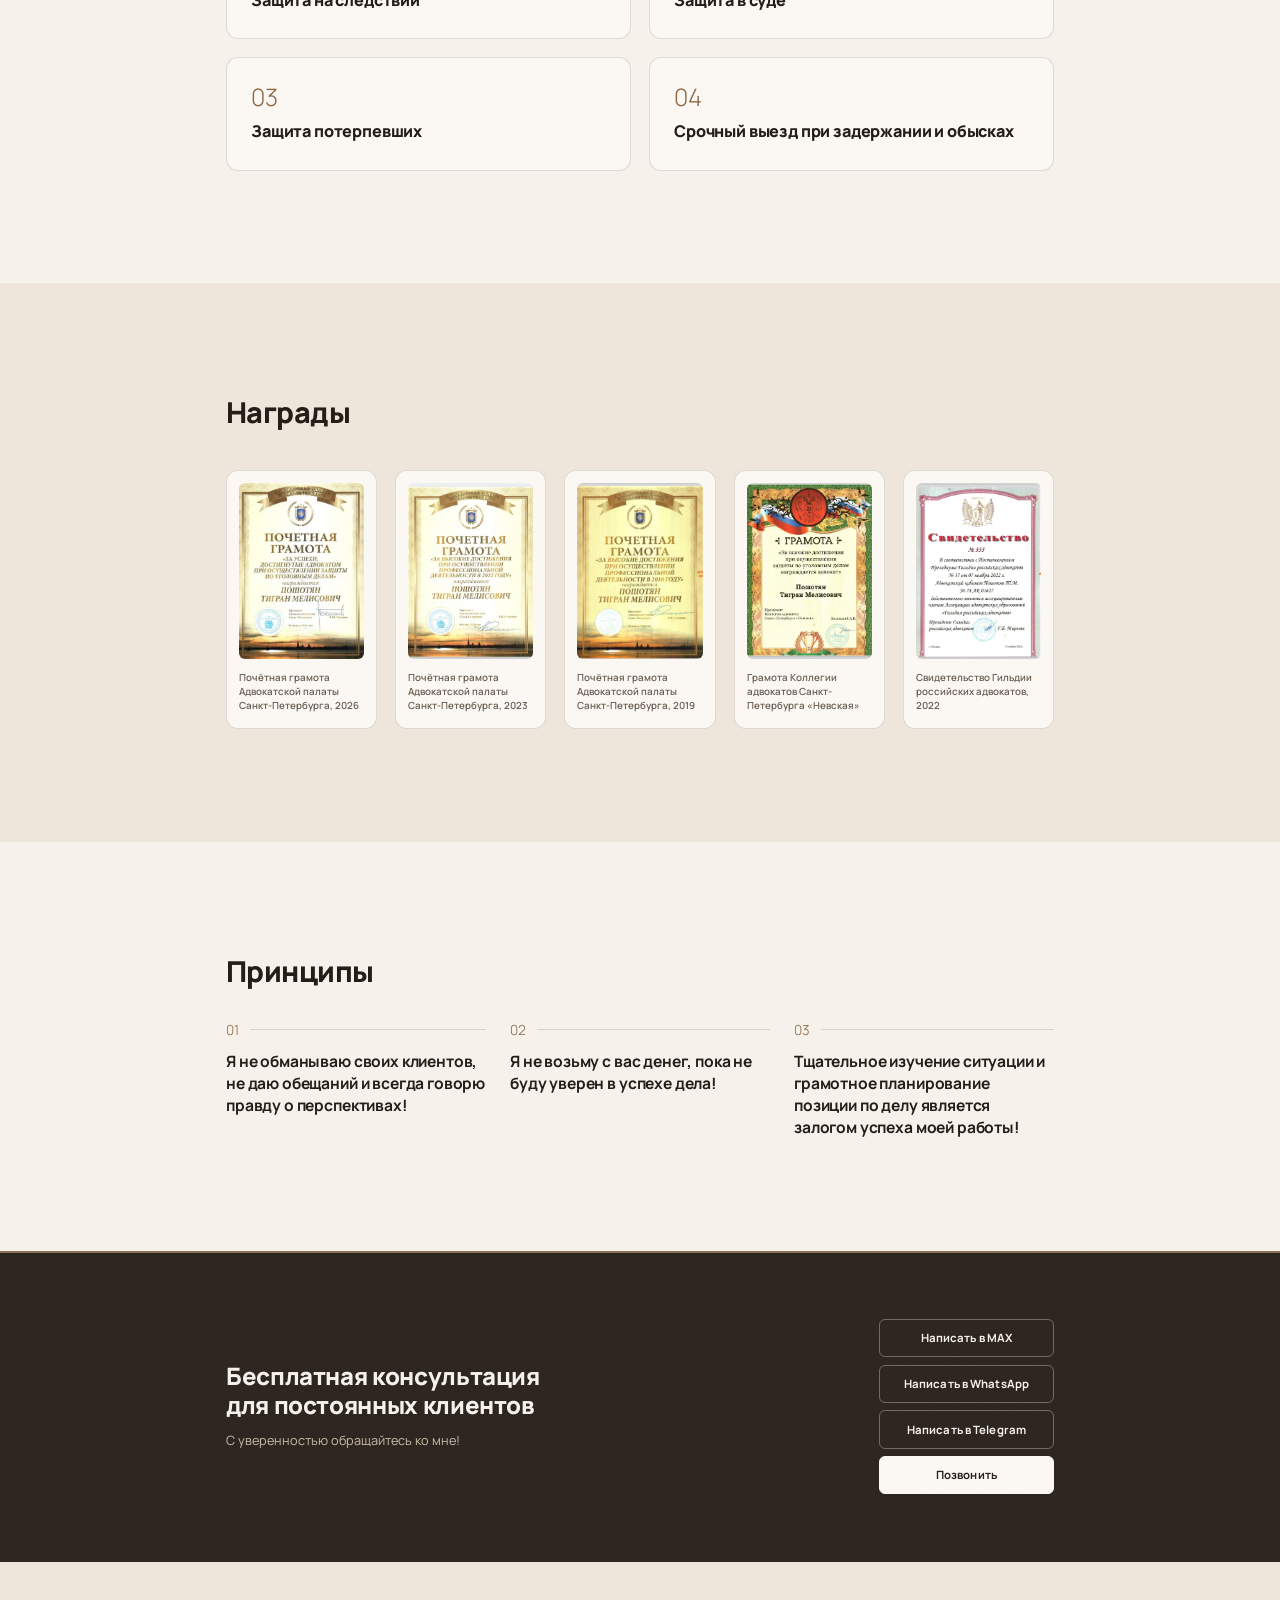
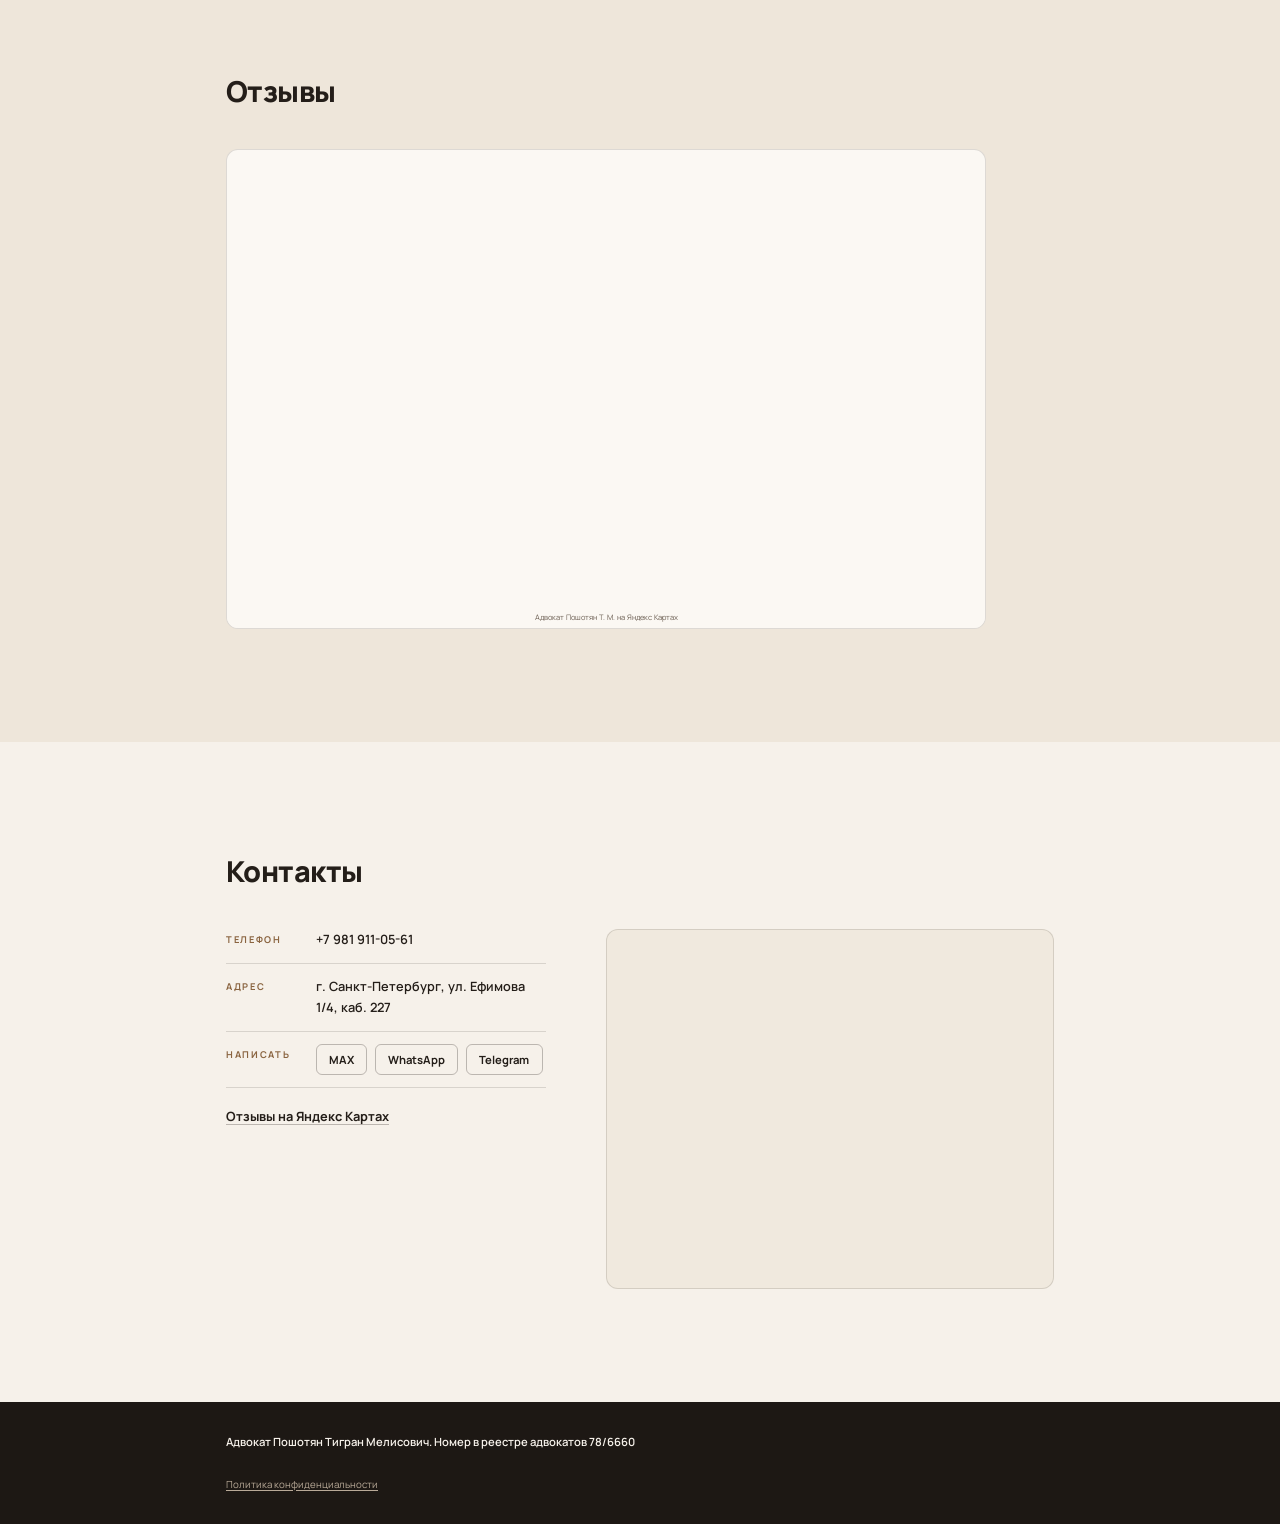
==== commit f59ab73b: "Add messenger links to contacts" ====
--- a/index.html
+++ b/index.html
@@ -222,6 +222,14 @@
               <dt>Адрес</dt>
               <dd>г. Санкт-Петербург, ул. Ефимова 1/4, каб. 227</dd>
             </div>
+            <div class="contacts__row">
+              <dt>Написать</dt>
+              <dd class="contacts__messengers">
+                <a class="btn btn--ghost" href="ВСТАВЬ_ССЫЛКУ_MAX">MAX</a>
+                <a class="btn btn--ghost" href="https://wa.me/79819110561" target="_blank" rel="noopener">WhatsApp</a>
+                <a class="btn btn--ghost" href="https://t.me/+79819110561" target="_blank" rel="noopener">Telegram</a>
+              </dd>
+            </div>
           </dl>
           <p class="contacts__more"><a class="link" href="https://yandex.ru/maps/org/advokat_poshotyan_t_m_/52645790396/reviews/" target="_blank" rel="noopener">Отзывы на Яндекс Картах</a></p>
         </address>
--- a/css/style.css
+++ b/css/style.css
@@ -702,6 +702,17 @@
   font-weight: 600;
 }
 
+.contacts__messengers {
+  display: flex;
+  flex-wrap: wrap;
+  gap: 0.6rem;
+}
+
+.contacts__messengers .btn {
+  padding: 0.65rem 1rem;
+  font-size: var(--fs-small);
+}
+
 .contacts__link {
   text-decoration: none;
   white-space: nowrap;
@@ -725,7 +736,7 @@
 .reviews-widget {
   position: relative;
   width: 100%;
-  max-width: 35rem;
+  max-width: 760px;
   height: 40rem;
   overflow: hidden;
   border: 1px solid var(--line);
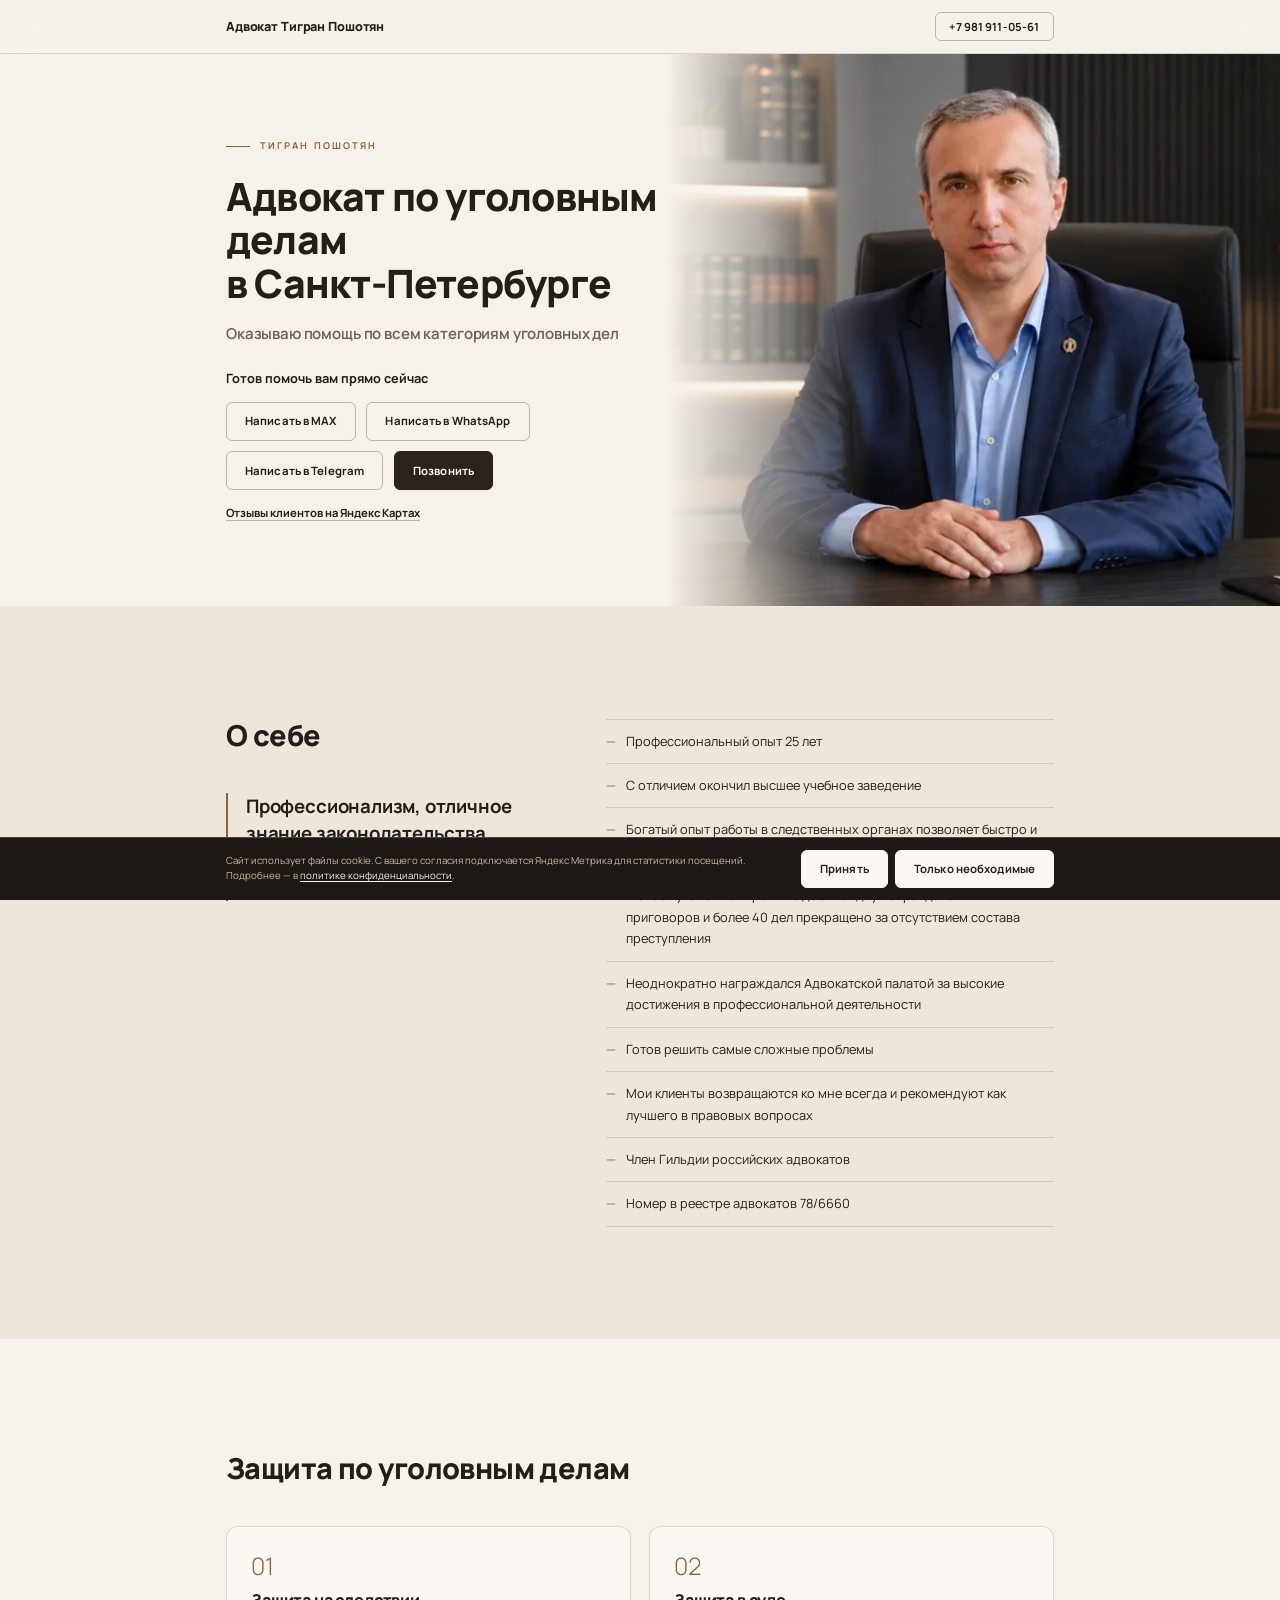
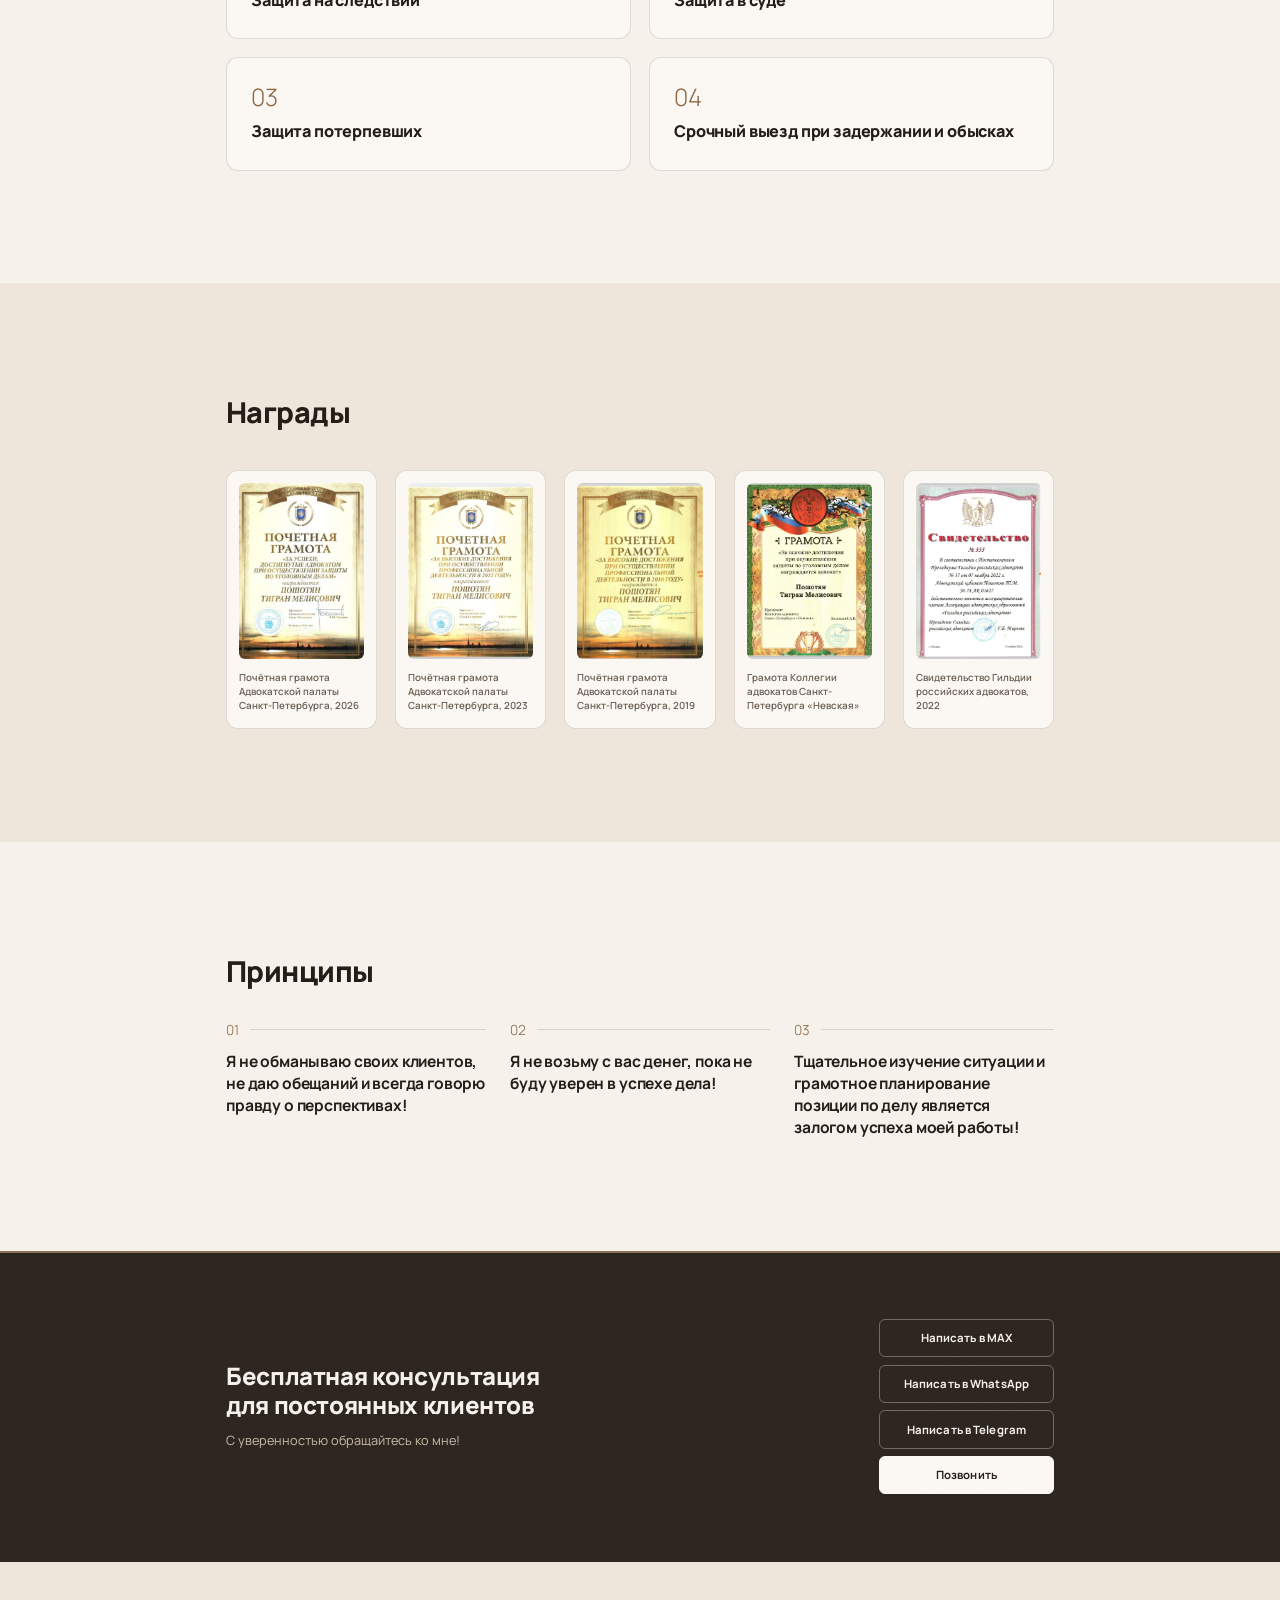
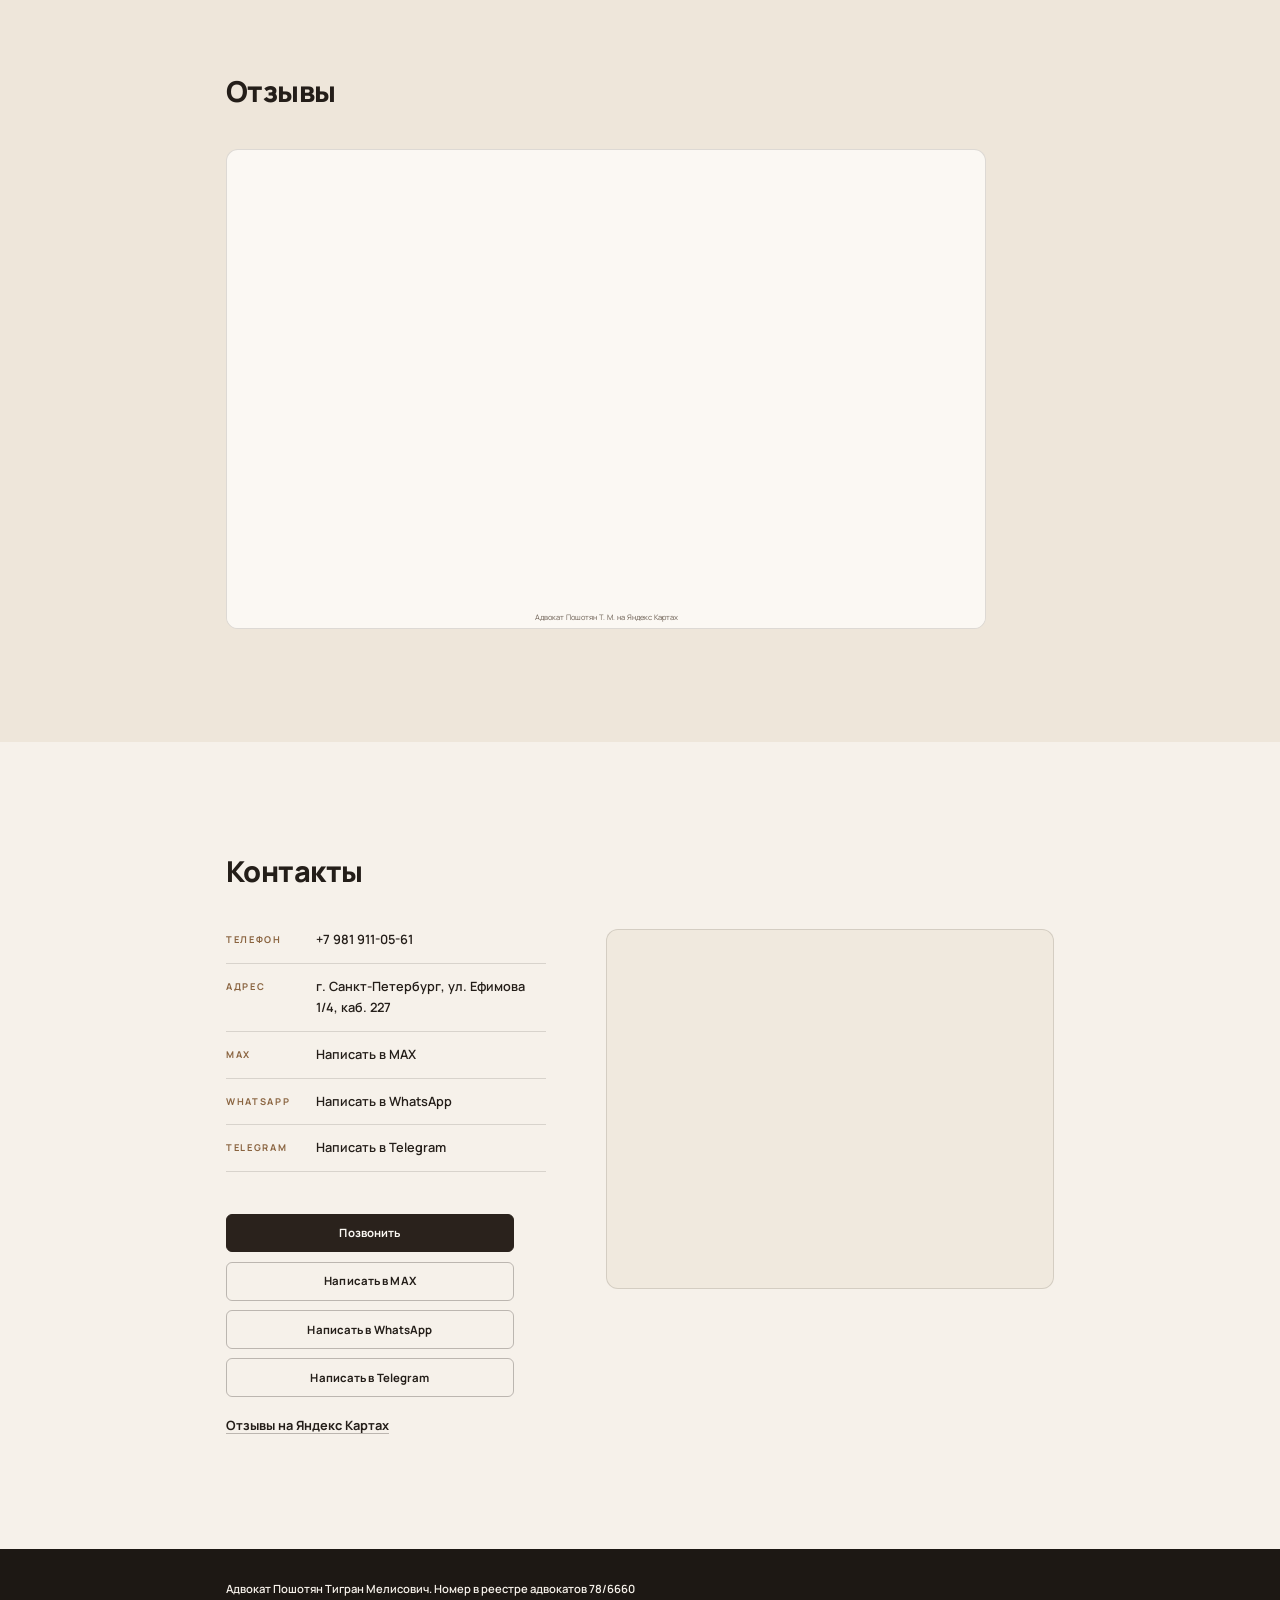
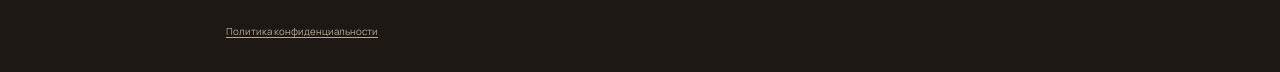
==== commit 315b68e4: "Match Ivantsov contact action layout" ====
--- a/index.html
+++ b/index.html
@@ -223,14 +223,24 @@
               <dd>г. Санкт-Петербург, ул. Ефимова 1/4, каб. 227</dd>
             </div>
             <div class="contacts__row">
-              <dt>Написать</dt>
-              <dd class="contacts__messengers">
-                <a class="btn btn--ghost" href="ВСТАВЬ_ССЫЛКУ_MAX">MAX</a>
-                <a class="btn btn--ghost" href="https://wa.me/79819110561" target="_blank" rel="noopener">WhatsApp</a>
-                <a class="btn btn--ghost" href="https://t.me/+79819110561" target="_blank" rel="noopener">Telegram</a>
-              </dd>
+              <dt>MAX</dt>
+              <dd><a class="contacts__link" href="ВСТАВЬ_ССЫЛКУ_MAX">Написать в MAX</a></dd>
+            </div>
+            <div class="contacts__row">
+              <dt>WhatsApp</dt>
+              <dd><a class="contacts__link" href="https://wa.me/79819110561" target="_blank" rel="noopener">Написать в WhatsApp</a></dd>
+            </div>
+            <div class="contacts__row">
+              <dt>Telegram</dt>
+              <dd><a class="contacts__link" href="https://t.me/+79819110561" target="_blank" rel="noopener">Написать в Telegram</a></dd>
             </div>
           </dl>
+          <div class="contacts__actions">
+            <a class="btn btn--primary btn--wide" href="tel:+79819110561">Позвонить</a>
+            <a class="btn btn--ghost btn--wide" href="ВСТАВЬ_ССЫЛКУ_MAX">Написать в MAX</a>
+            <a class="btn btn--ghost btn--wide" href="https://wa.me/79819110561" target="_blank" rel="noopener">Написать в WhatsApp</a>
+            <a class="btn btn--ghost btn--wide" href="https://t.me/+79819110561" target="_blank" rel="noopener">Написать в Telegram</a>
+          </div>
           <p class="contacts__more"><a class="link" href="https://yandex.ru/maps/org/advokat_poshotyan_t_m_/52645790396/reviews/" target="_blank" rel="noopener">Отзывы на Яндекс Картах</a></p>
         </address>
         <div class="contacts__map">
--- a/css/style.css
+++ b/css/style.css
@@ -702,17 +702,6 @@
   font-weight: 600;
 }
 
-.contacts__messengers {
-  display: flex;
-  flex-wrap: wrap;
-  gap: 0.6rem;
-}
-
-.contacts__messengers .btn {
-  padding: 0.65rem 1rem;
-  font-size: var(--fs-small);
-}
-
 .contacts__link {
   text-decoration: none;
   white-space: nowrap;
@@ -721,6 +710,13 @@
 
 .contacts__link:hover {
   color: var(--bronze);
+}
+
+.contacts__actions {
+  display: grid;
+  gap: 0.8rem;
+  max-width: 24rem;
+  margin-top: var(--space-block);
 }
 
 .contacts__more {
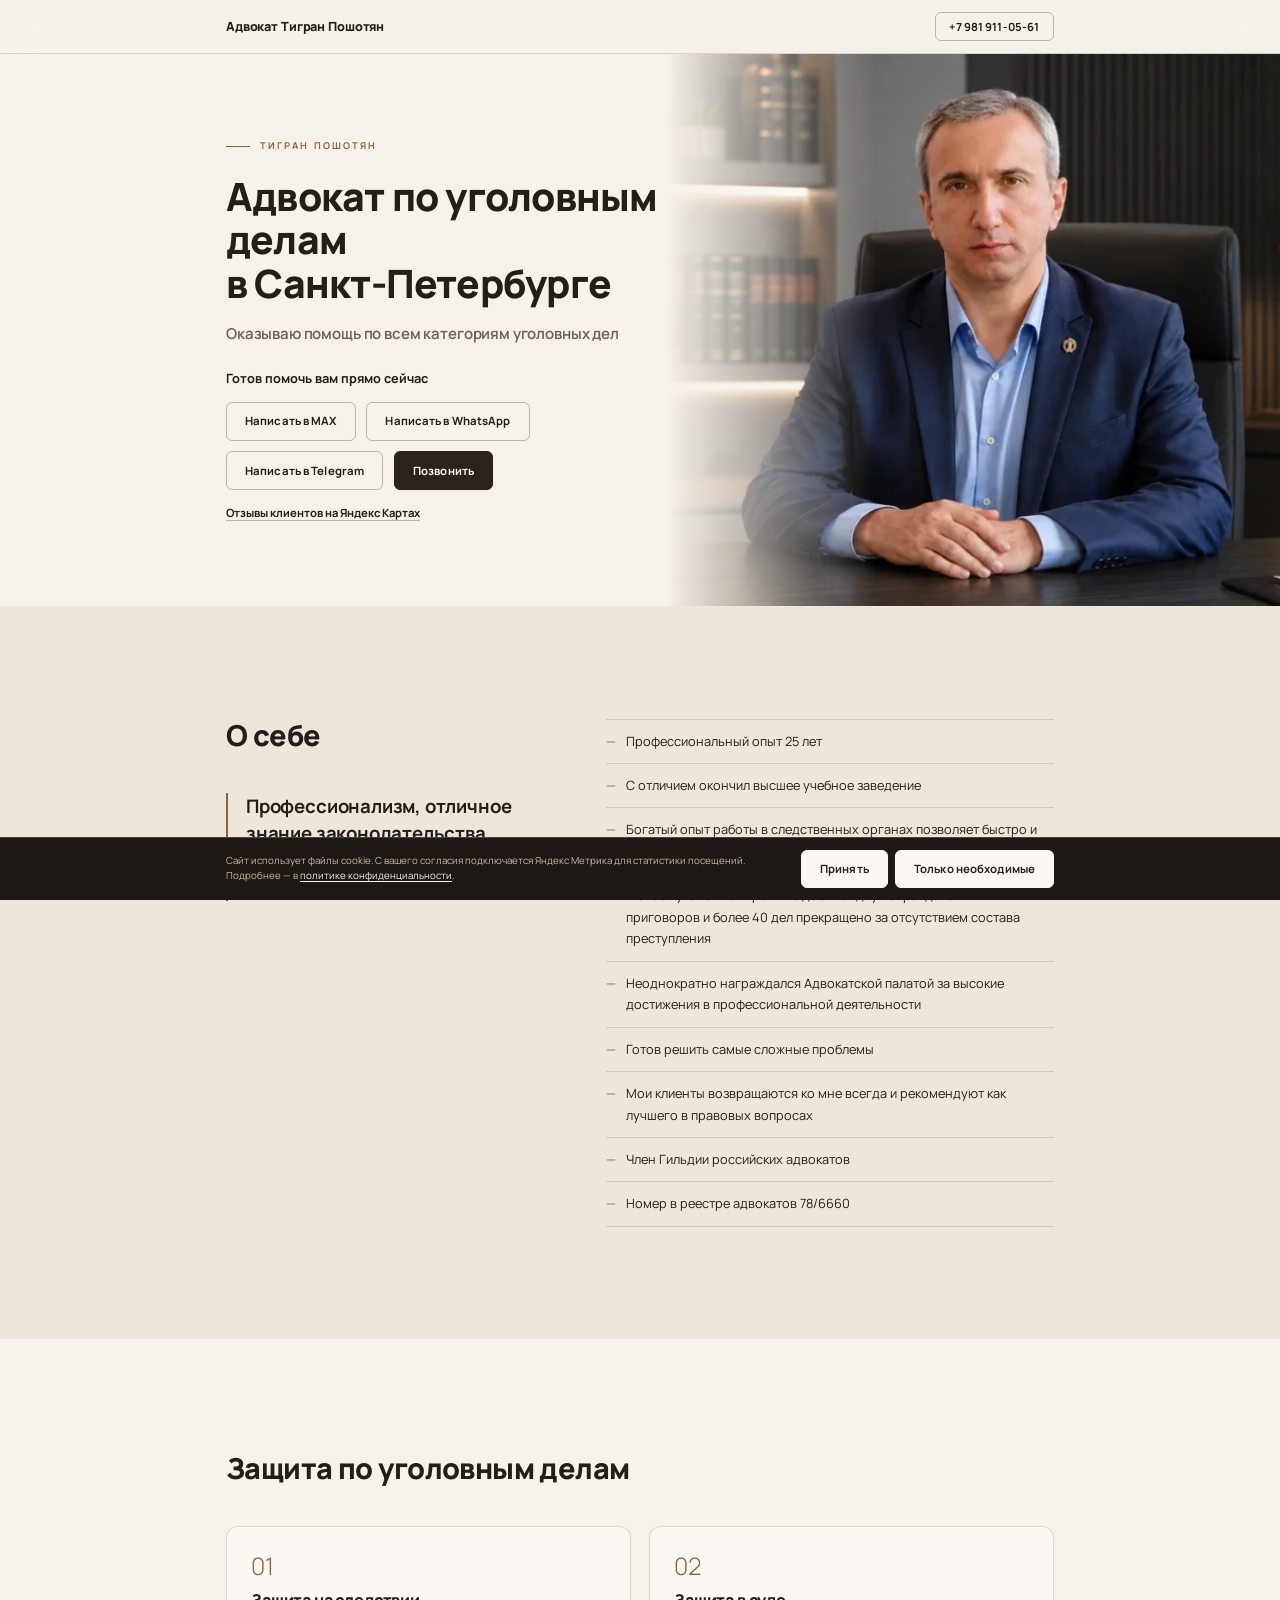
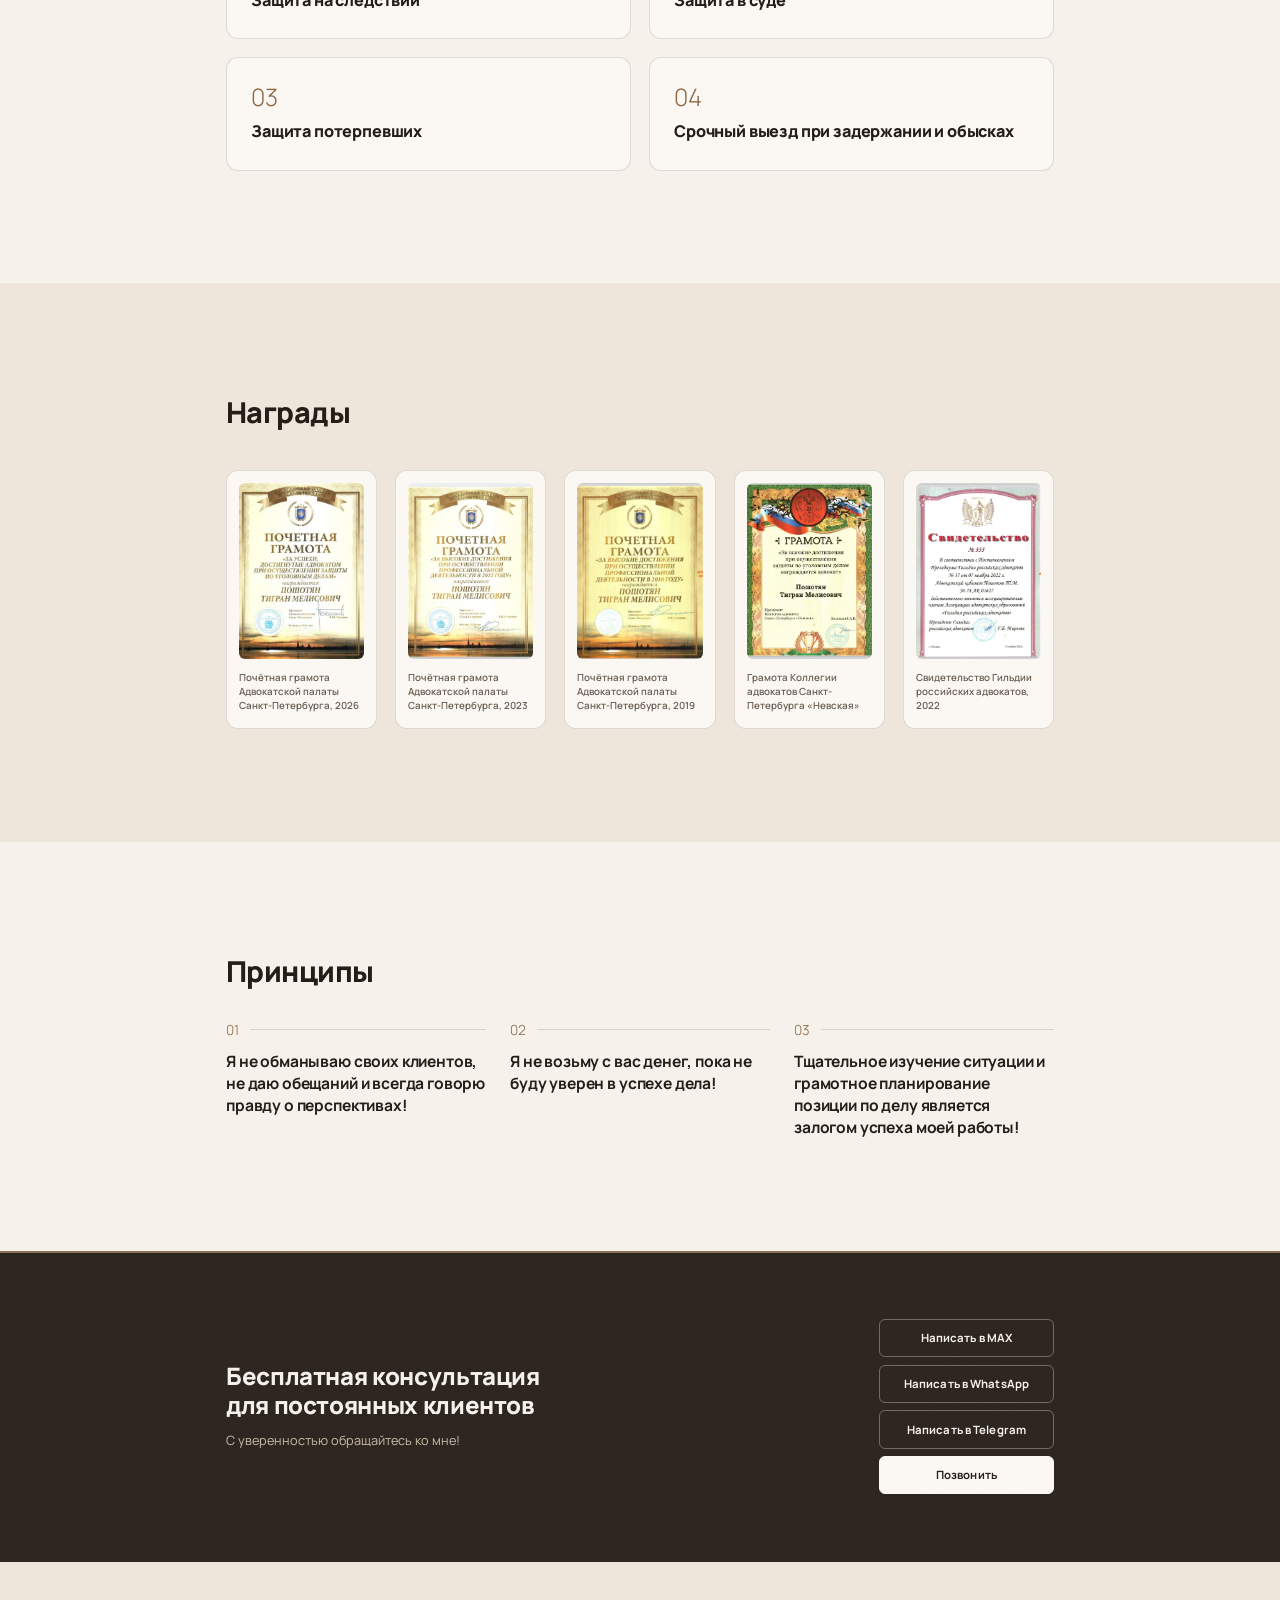
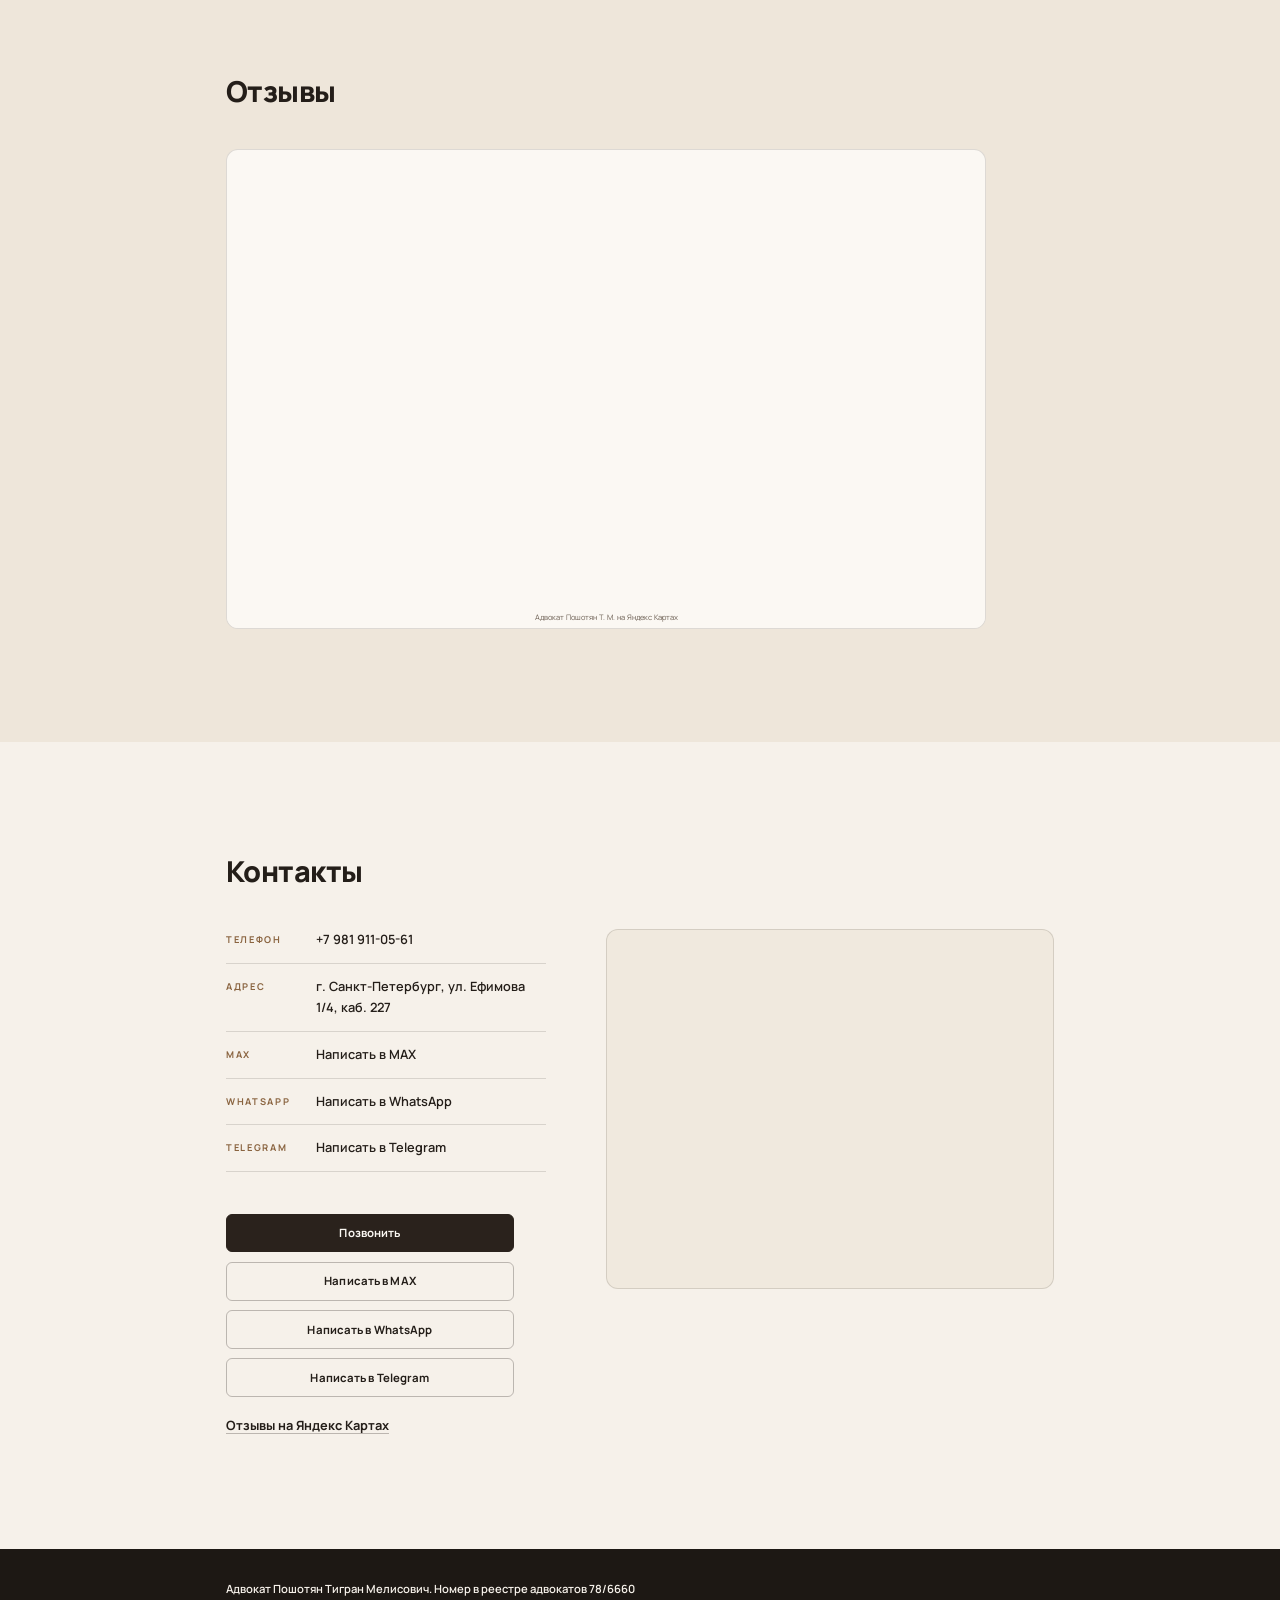
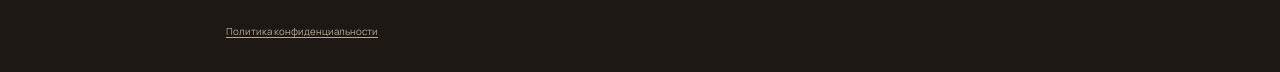
==== commit 7c6f300a: "Add MAX messenger link" ====
--- a/index.html
+++ b/index.html
@@ -88,8 +88,7 @@
         <p class="hero__subtitle">Оказываю помощь по всем категориям уголовных дел</p>
         <p class="hero__lead">Готов помочь вам прямо сейчас</p>
         <div class="hero__actions">
-          <!-- TODO: заменить ВСТАВЬ_ССЫЛКУ_MAX на ссылку профиля в MAX -->
-          <a class="btn btn--ghost" href="ВСТАВЬ_ССЫЛКУ_MAX">Написать в MAX</a>
+          <a class="btn btn--ghost" href="https://max.ru/u/f9LHodD0cOKtpyRisGTuy9ZEbTRJXF3Lg-tRuspA86p2DGd3W7ikaqc-hnw" target="_blank" rel="noopener">Написать в MAX</a>
           <a class="btn btn--ghost" href="https://wa.me/79819110561" target="_blank" rel="noopener">Написать в WhatsApp</a>
           <a class="btn btn--ghost" href="https://t.me/+79819110561" target="_blank" rel="noopener">Написать в Telegram</a>
           <a class="btn btn--primary" href="tel:+79819110561">Позвонить</a>
@@ -189,8 +188,7 @@
         <p class="cta__desc">С уверенностью обращайтесь ко мне!</p>
       </div>
       <div class="cta__actions">
-        <!-- TODO: заменить ВСТАВЬ_ССЫЛКУ_MAX на ссылку профиля в MAX -->
-        <a class="btn btn--ghost" href="ВСТАВЬ_ССЫЛКУ_MAX">Написать в MAX</a>
+        <a class="btn btn--ghost" href="https://max.ru/u/f9LHodD0cOKtpyRisGTuy9ZEbTRJXF3Lg-tRuspA86p2DGd3W7ikaqc-hnw" target="_blank" rel="noopener">Написать в MAX</a>
         <a class="btn btn--ghost" href="https://wa.me/79819110561" target="_blank" rel="noopener">Написать в WhatsApp</a>
         <a class="btn btn--ghost" href="https://t.me/+79819110561" target="_blank" rel="noopener">Написать в Telegram</a>
         <a class="btn btn--primary" href="tel:+79819110561">Позвонить</a>
@@ -224,7 +222,7 @@
             </div>
             <div class="contacts__row">
               <dt>MAX</dt>
-              <dd><a class="contacts__link" href="ВСТАВЬ_ССЫЛКУ_MAX">Написать в MAX</a></dd>
+              <dd><a class="contacts__link" href="https://max.ru/u/f9LHodD0cOKtpyRisGTuy9ZEbTRJXF3Lg-tRuspA86p2DGd3W7ikaqc-hnw" target="_blank" rel="noopener">Написать в MAX</a></dd>
             </div>
             <div class="contacts__row">
               <dt>WhatsApp</dt>
@@ -237,7 +235,7 @@
           </dl>
           <div class="contacts__actions">
             <a class="btn btn--primary btn--wide" href="tel:+79819110561">Позвонить</a>
-            <a class="btn btn--ghost btn--wide" href="ВСТАВЬ_ССЫЛКУ_MAX">Написать в MAX</a>
+            <a class="btn btn--ghost btn--wide" href="https://max.ru/u/f9LHodD0cOKtpyRisGTuy9ZEbTRJXF3Lg-tRuspA86p2DGd3W7ikaqc-hnw" target="_blank" rel="noopener">Написать в MAX</a>
             <a class="btn btn--ghost btn--wide" href="https://wa.me/79819110561" target="_blank" rel="noopener">Написать в WhatsApp</a>
             <a class="btn btn--ghost btn--wide" href="https://t.me/+79819110561" target="_blank" rel="noopener">Написать в Telegram</a>
           </div>
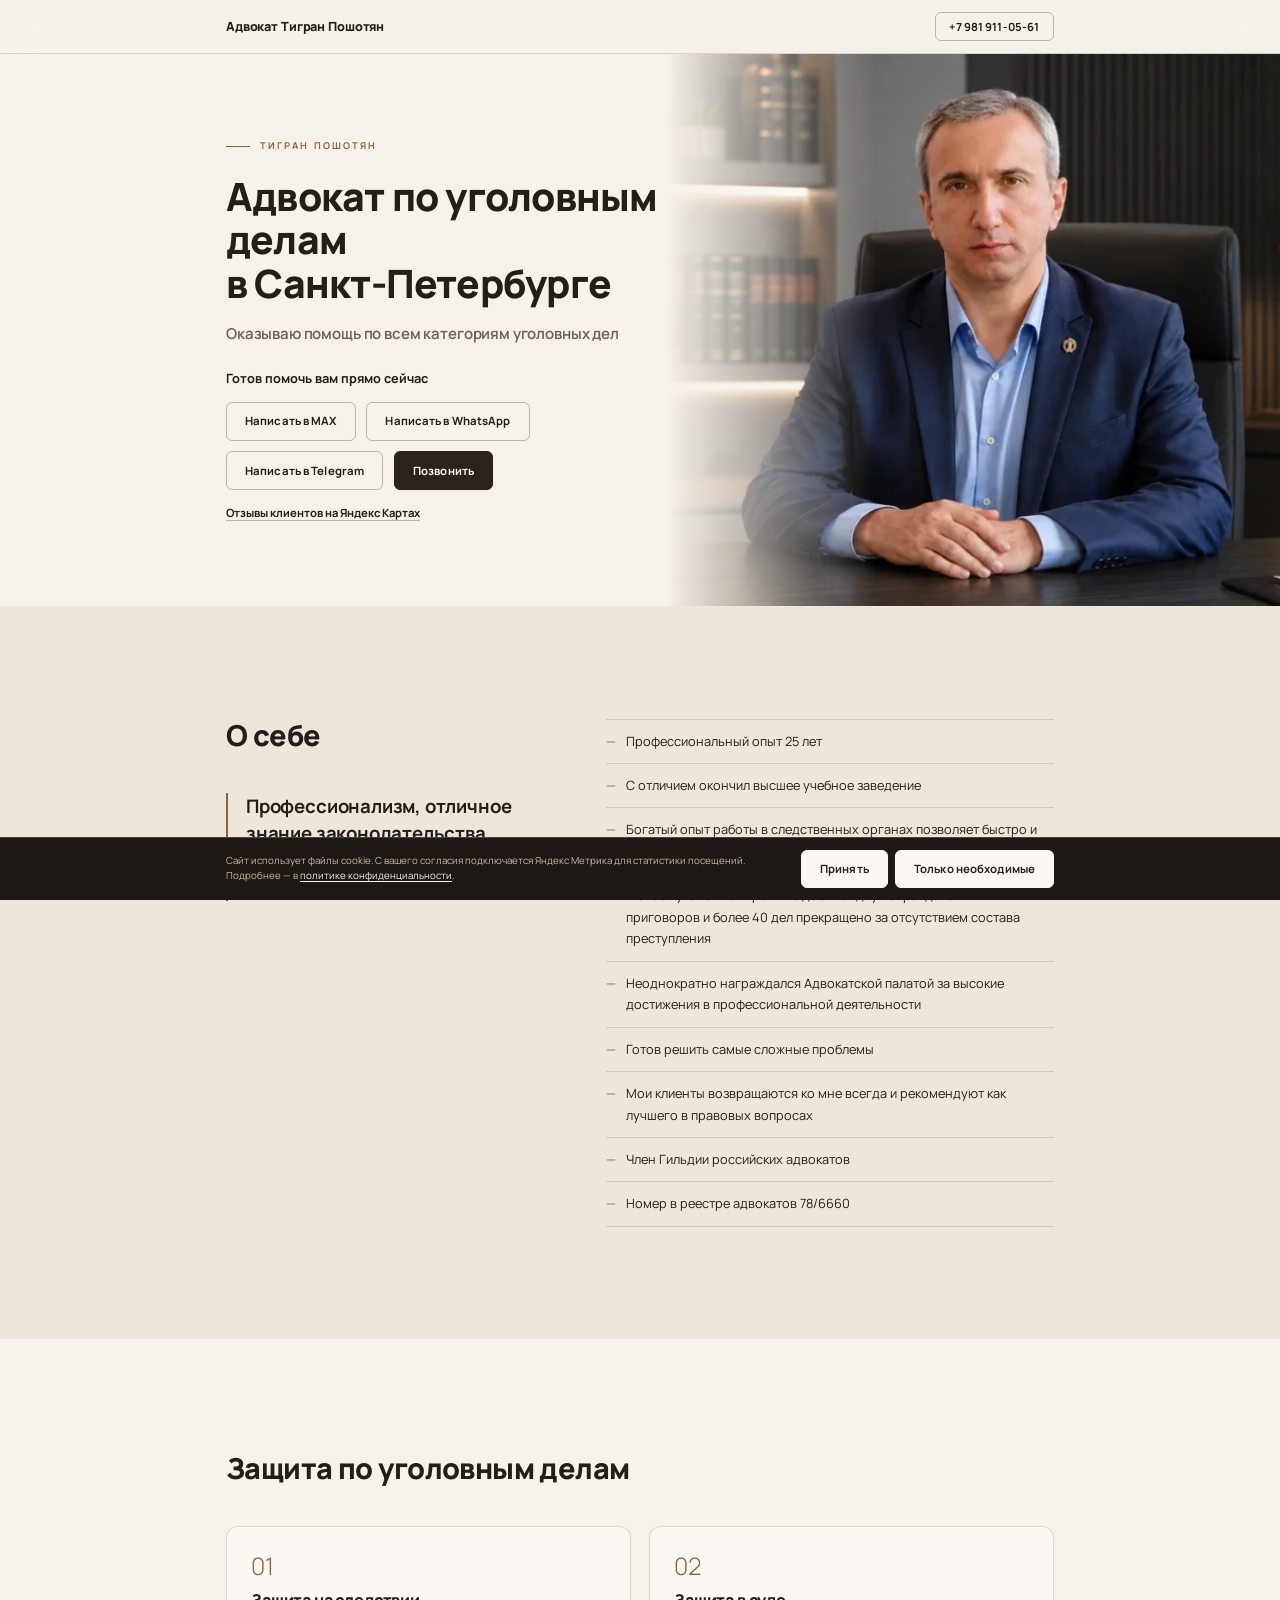
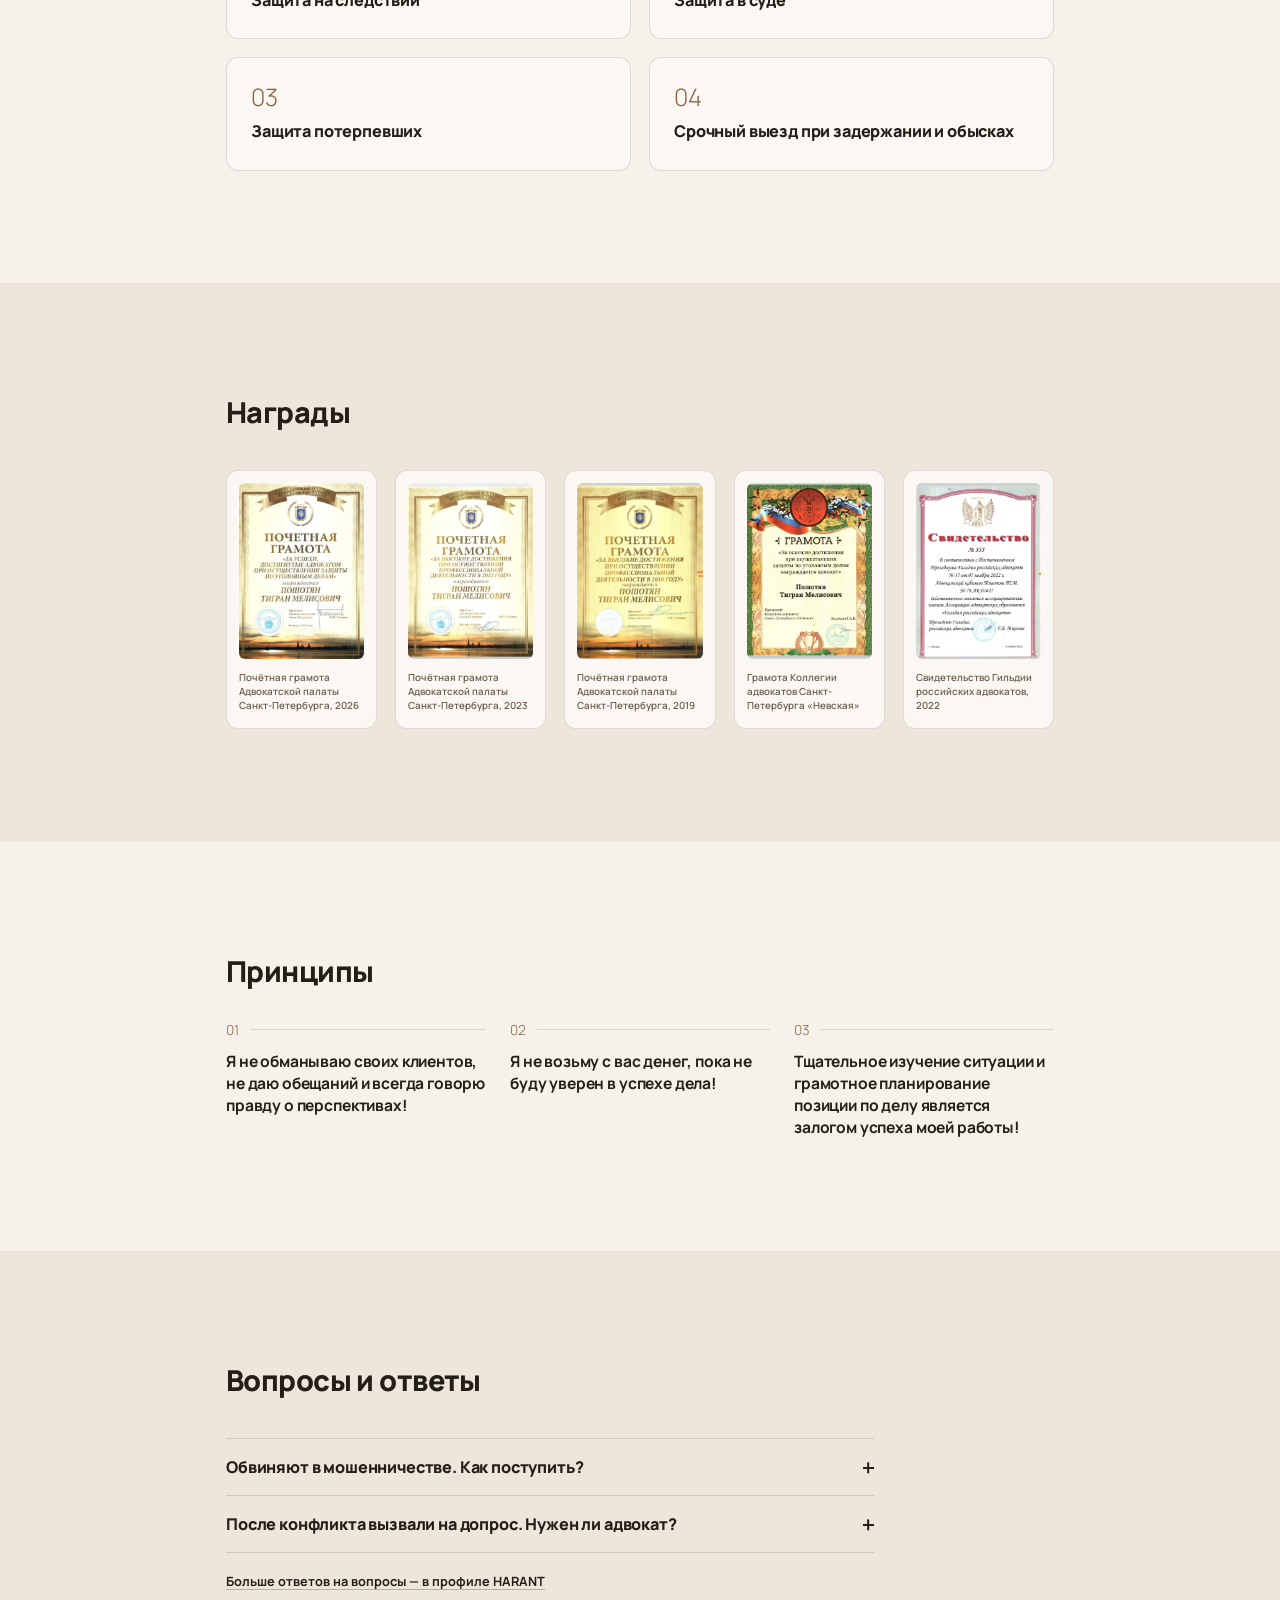
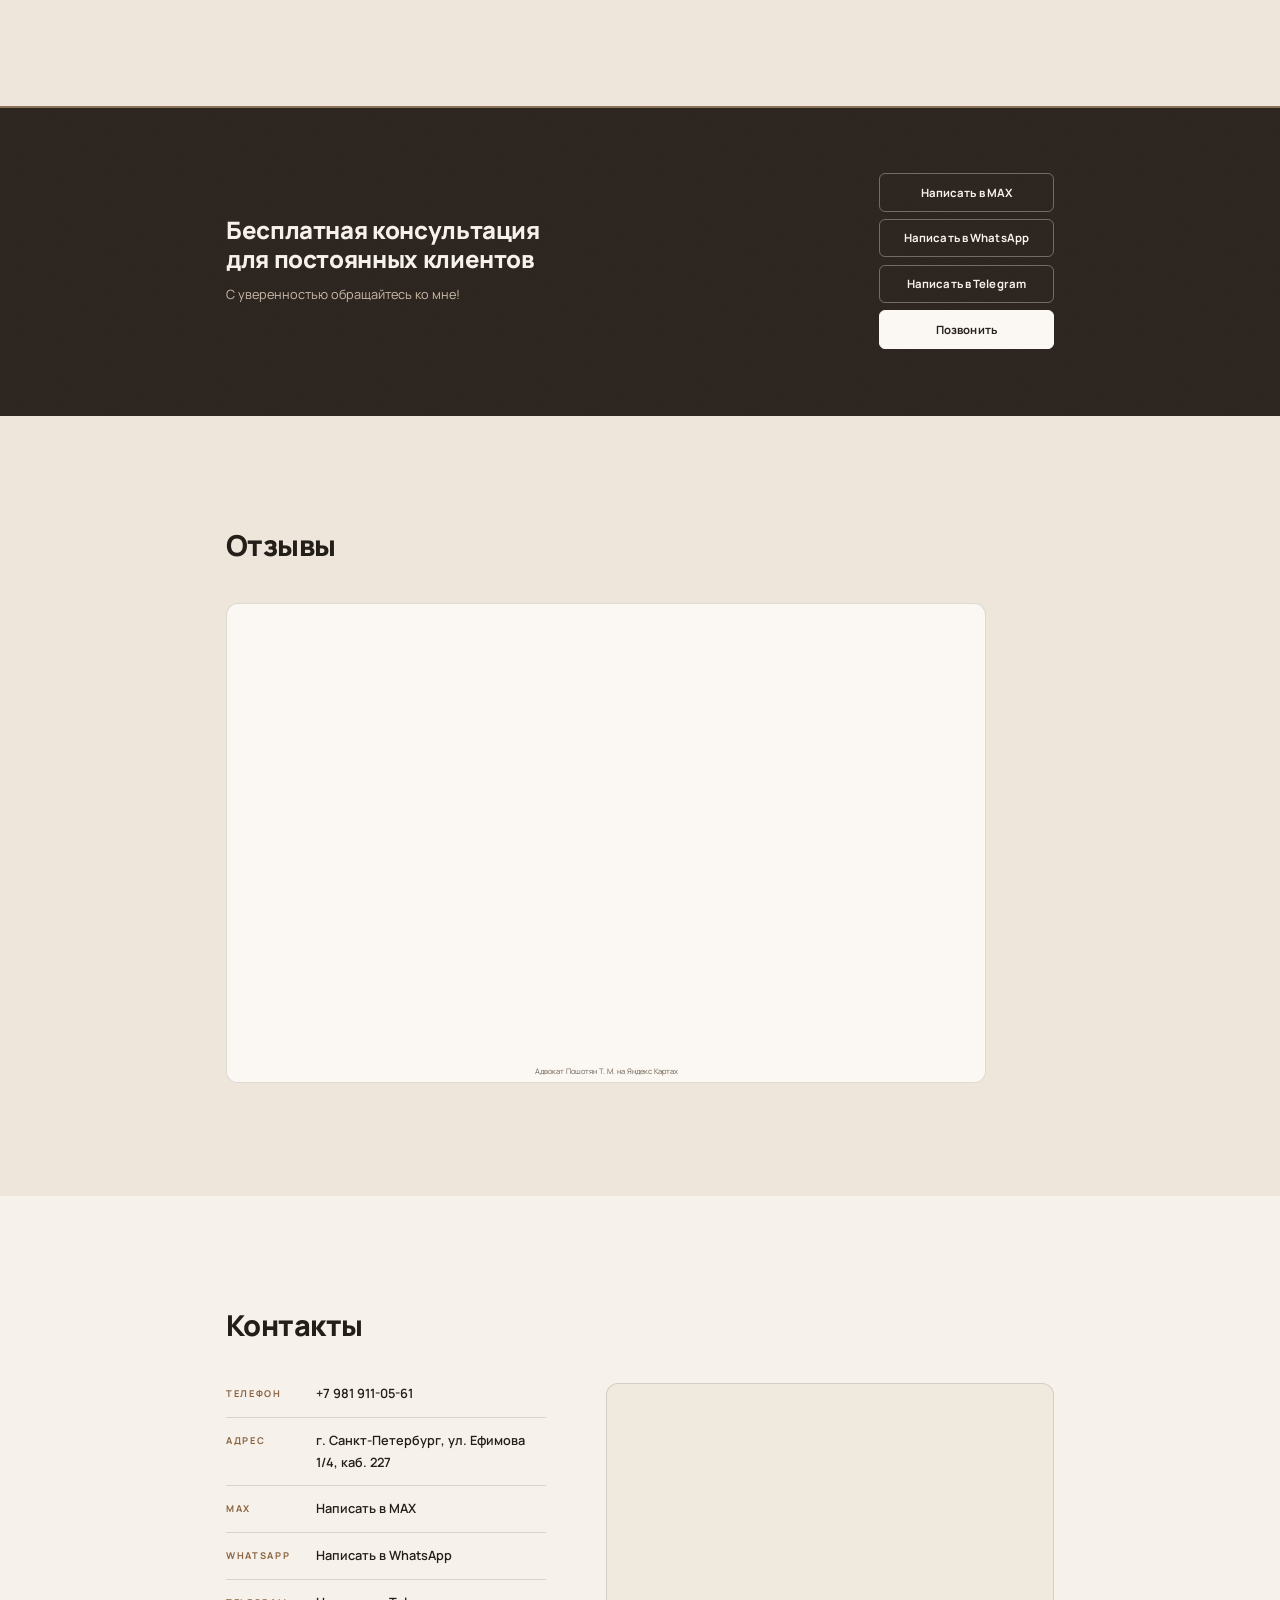
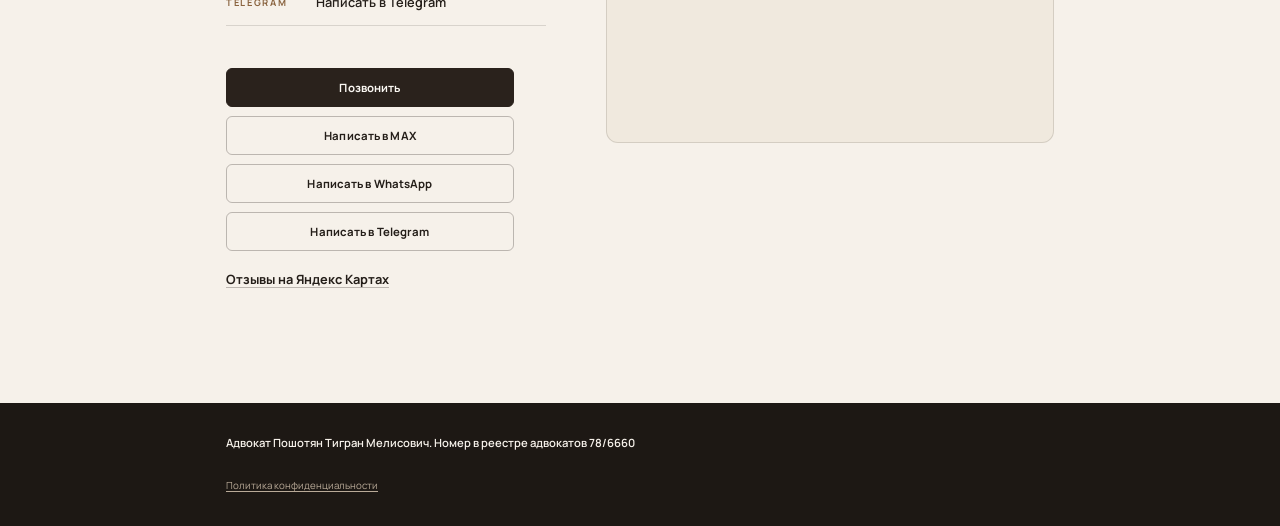
==== commit c4895f45: "Add FAQ accordion from HARANT answers" ====
--- a/index.html
+++ b/index.html
@@ -181,6 +181,41 @@
     </div>
   </section>
 
+  <section class="section theme-paper" id="faq">
+    <div class="container">
+      <h2 class="section__title">Вопросы и ответы</h2>
+      <div class="accordion accordion--lines">
+        <article class="acc">
+          <h3 class="acc__heading">
+            <button class="acc__head" type="button" aria-expanded="false" aria-controls="faq-panel-1" id="faq-head-1">
+              <span class="acc__title">Обвиняют в мошенничестве. Как поступить?</span>
+              <span class="acc__marker" aria-hidden="true"></span>
+            </button>
+          </h3>
+          <div class="acc__panel" id="faq-panel-1" role="region" aria-labelledby="faq-head-1">
+            <div class="acc__body">
+              <p>Здравствуйте. Состава нет. Если суммы небольшие и если вы не выманивали под разным предлогами. Позвоните, я объясню как вам быть.</p>
+            </div>
+          </div>
+        </article>
+        <article class="acc">
+          <h3 class="acc__heading">
+            <button class="acc__head" type="button" aria-expanded="false" aria-controls="faq-panel-2" id="faq-head-2">
+              <span class="acc__title">После конфликта вызвали на допрос. Нужен ли адвокат?</span>
+              <span class="acc__marker" aria-hidden="true"></span>
+            </button>
+          </h3>
+          <div class="acc__panel" id="faq-panel-2" role="region" aria-labelledby="faq-head-2">
+            <div class="acc__body">
+              <p>Здравствуйте. Вам нужно нанять хорошего адвоката.</p>
+            </div>
+          </div>
+        </article>
+      </div>
+      <p class="faq__more"><a class="link" href="https://harant.ru/lawyers/sankt-peterburg/poshotyan-tigran-melisovich/" target="_blank" rel="noopener">Больше ответов на вопросы — в профиле HARANT</a></p>
+    </div>
+  </section>
+
   <section class="cta theme-dark" id="consult">
     <div class="container cta__inner">
       <div class="cta__text">
--- a/css/style.css
+++ b/css/style.css
@@ -611,6 +611,101 @@
   color: var(--label);
 }
 
+/* ----- Вопросы и ответы ----- */
+.accordion {
+  display: grid;
+  max-width: 54rem;
+}
+
+.acc {
+  border-top: 1px solid var(--line);
+}
+
+.acc:last-child {
+  border-bottom: 1px solid var(--line);
+}
+
+.acc__heading {
+  font-size: inherit;
+}
+
+.acc__head {
+  display: flex;
+  align-items: center;
+  gap: 1rem;
+  width: 100%;
+  padding-block: 1.45rem;
+  text-align: left;
+}
+
+.acc__title {
+  flex-grow: 1;
+  font-size: var(--fs-h3);
+  font-weight: 800;
+  line-height: 1.3;
+  letter-spacing: -0.01em;
+  transition: color var(--t-hover) var(--ease-out);
+}
+
+.acc__head:hover .acc__title {
+  color: var(--bronze);
+}
+
+.acc__marker {
+  position: relative;
+  flex-shrink: 0;
+  width: 0.9rem;
+  height: 0.9rem;
+}
+
+.acc__marker::before,
+.acc__marker::after {
+  content: "";
+  position: absolute;
+  top: 50%;
+  left: 0;
+  width: 100%;
+  height: 1.5px;
+  background: currentColor;
+  transition: transform var(--t-hover) var(--ease-out);
+}
+
+.acc__marker::after {
+  transform: rotate(90deg);
+}
+
+.acc__head[aria-expanded="true"] .acc__marker::after {
+  transform: rotate(0deg);
+}
+
+.acc__panel {
+  display: grid;
+  grid-template-rows: 1fr;
+}
+
+.js .acc__panel {
+  grid-template-rows: 0fr;
+  transition: grid-template-rows var(--t-hover) var(--ease-out);
+}
+
+.js .acc__panel.is-open {
+  grid-template-rows: 1fr;
+}
+
+.acc__body {
+  min-height: 0;
+  overflow: hidden;
+  color: var(--muted);
+}
+
+.acc__body > :last-child {
+  margin-bottom: 1.6rem;
+}
+
+.faq__more {
+  margin-top: 1.5rem;
+}
+
 /* ----- Полоса призыва (консультация) ----- */
 .cta {
   position: relative;
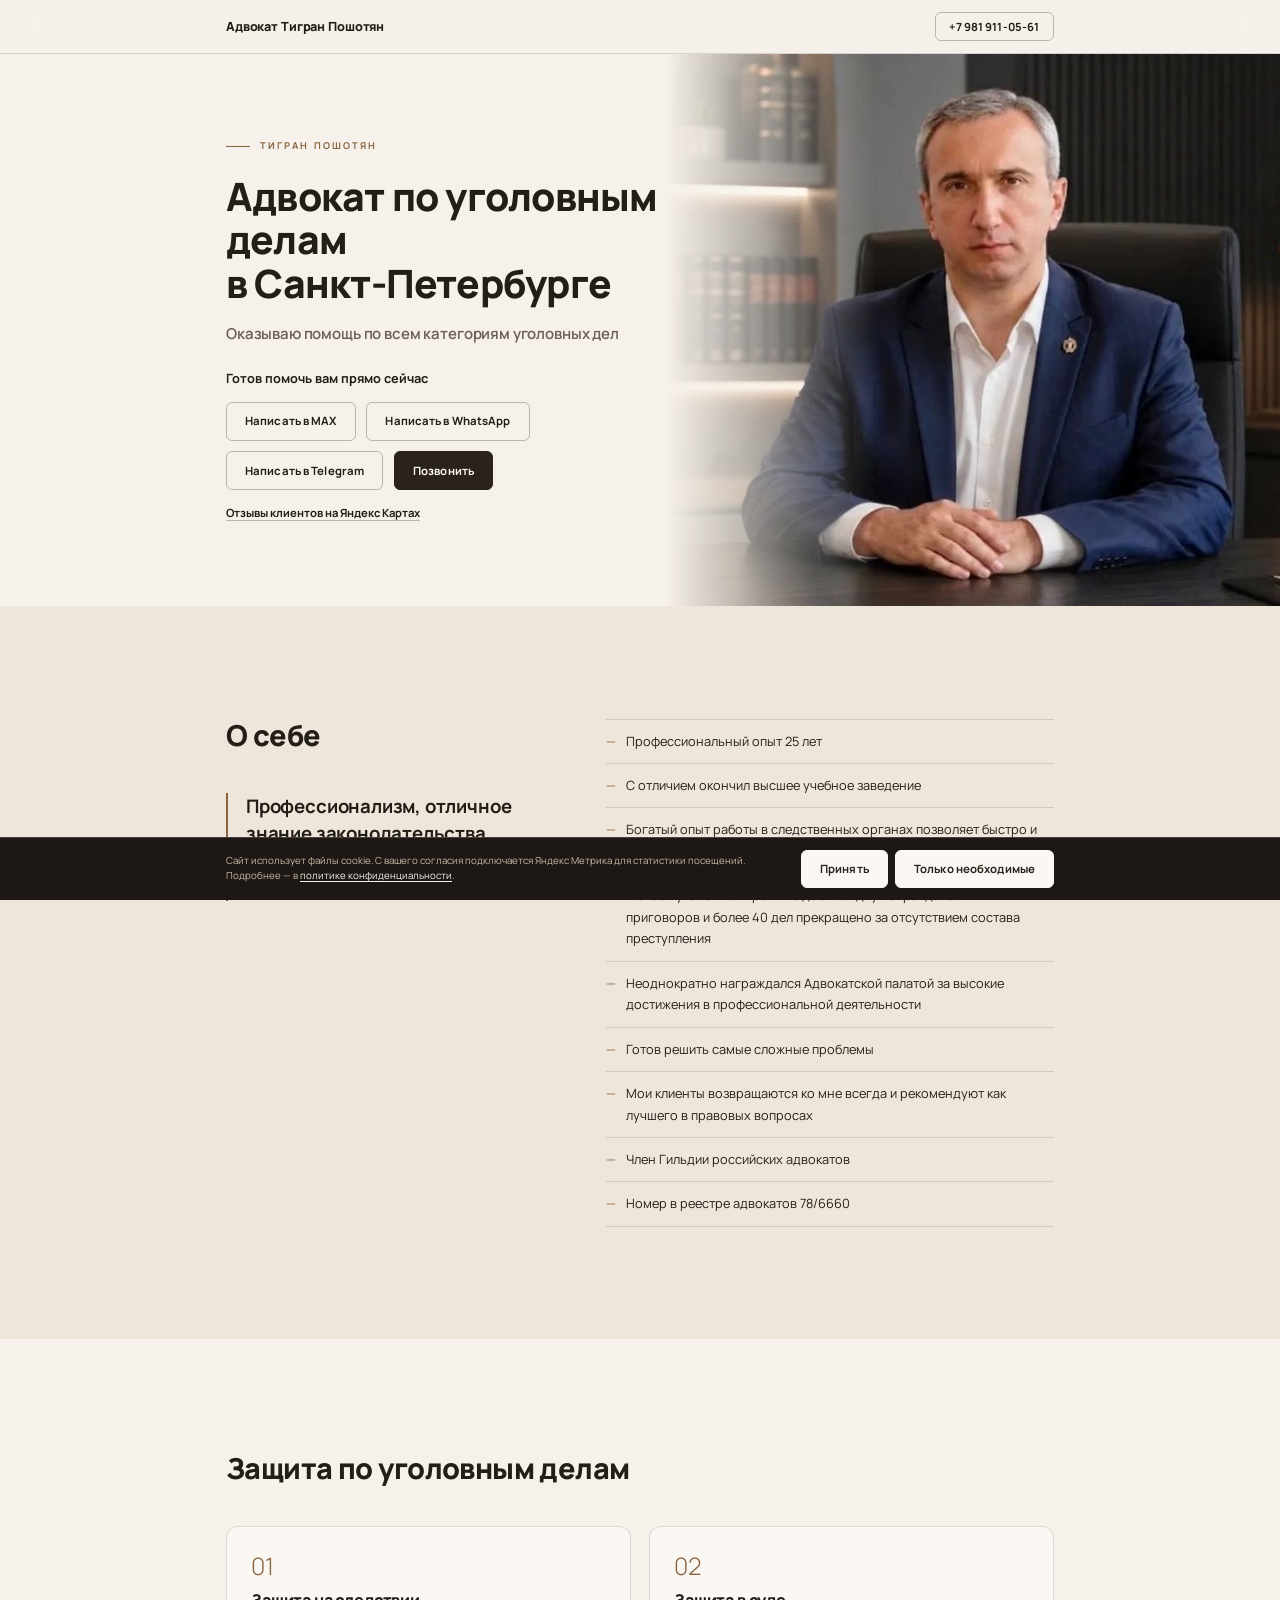
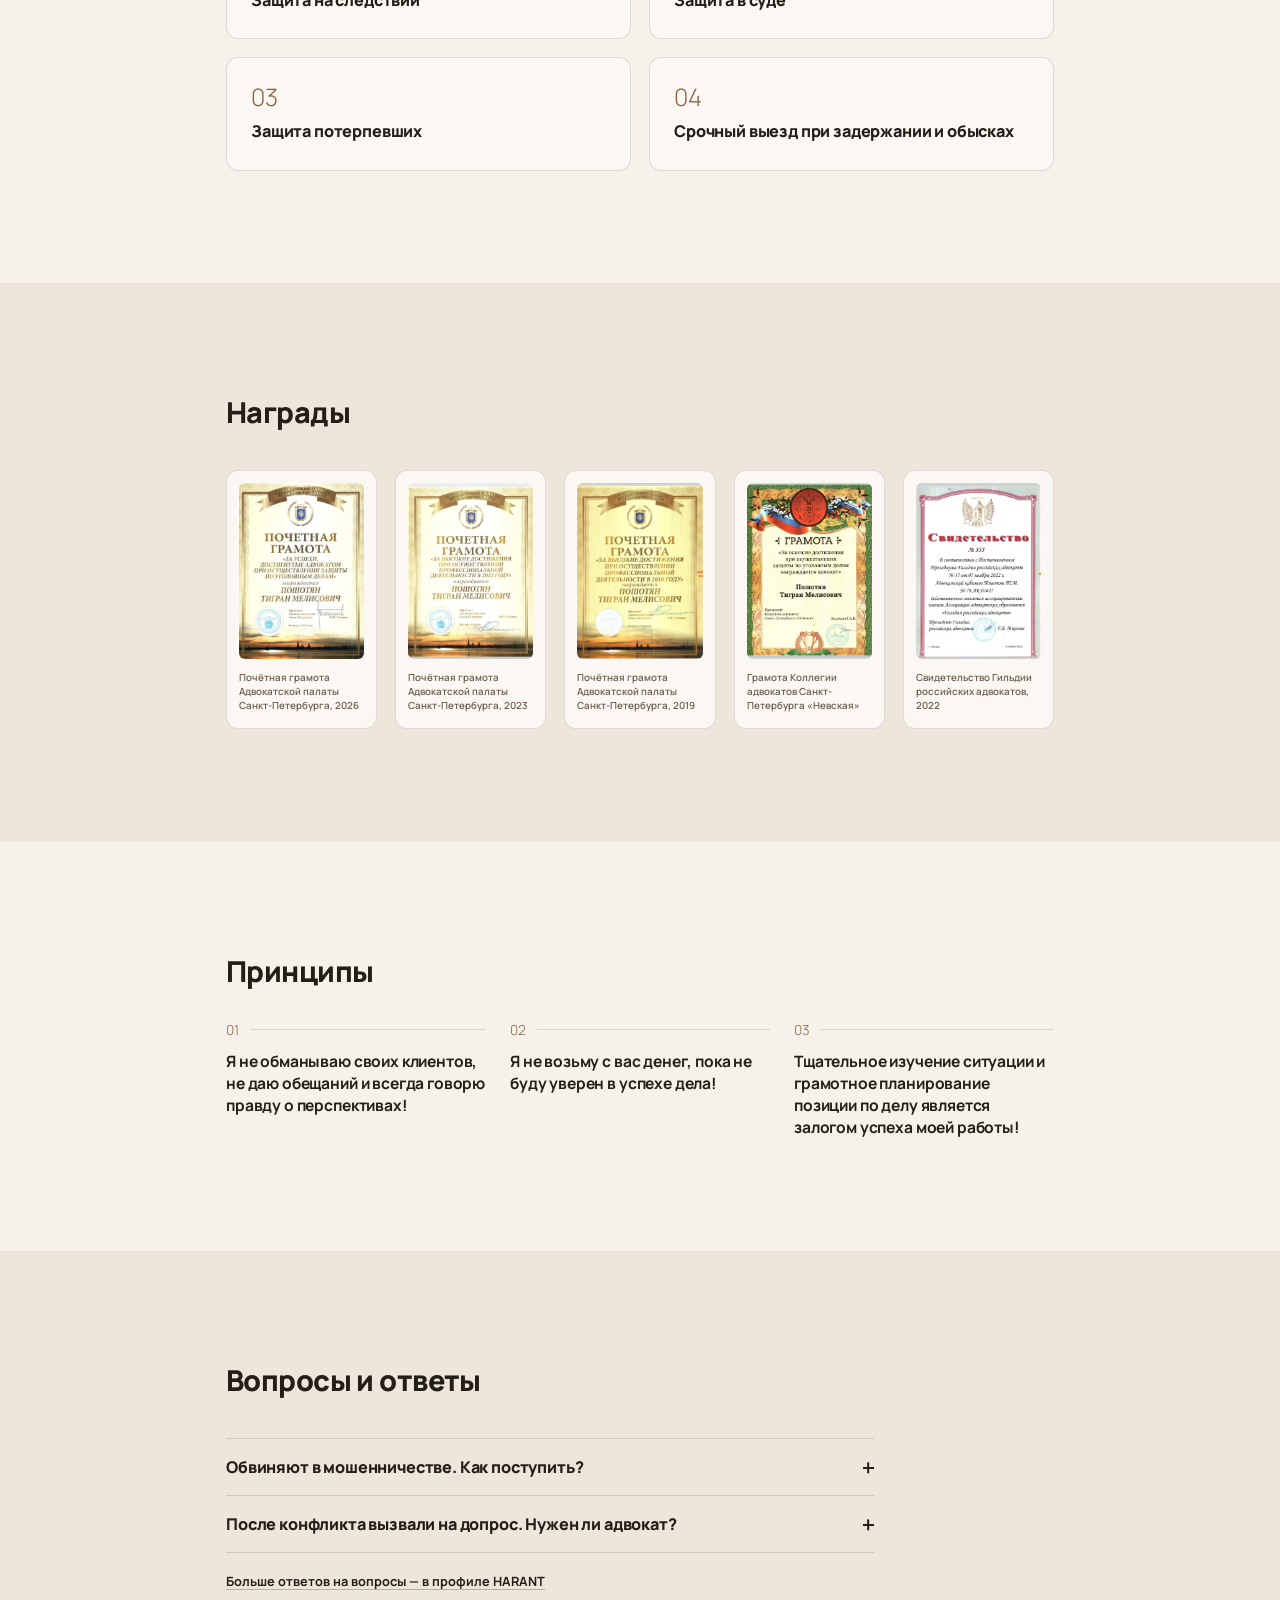
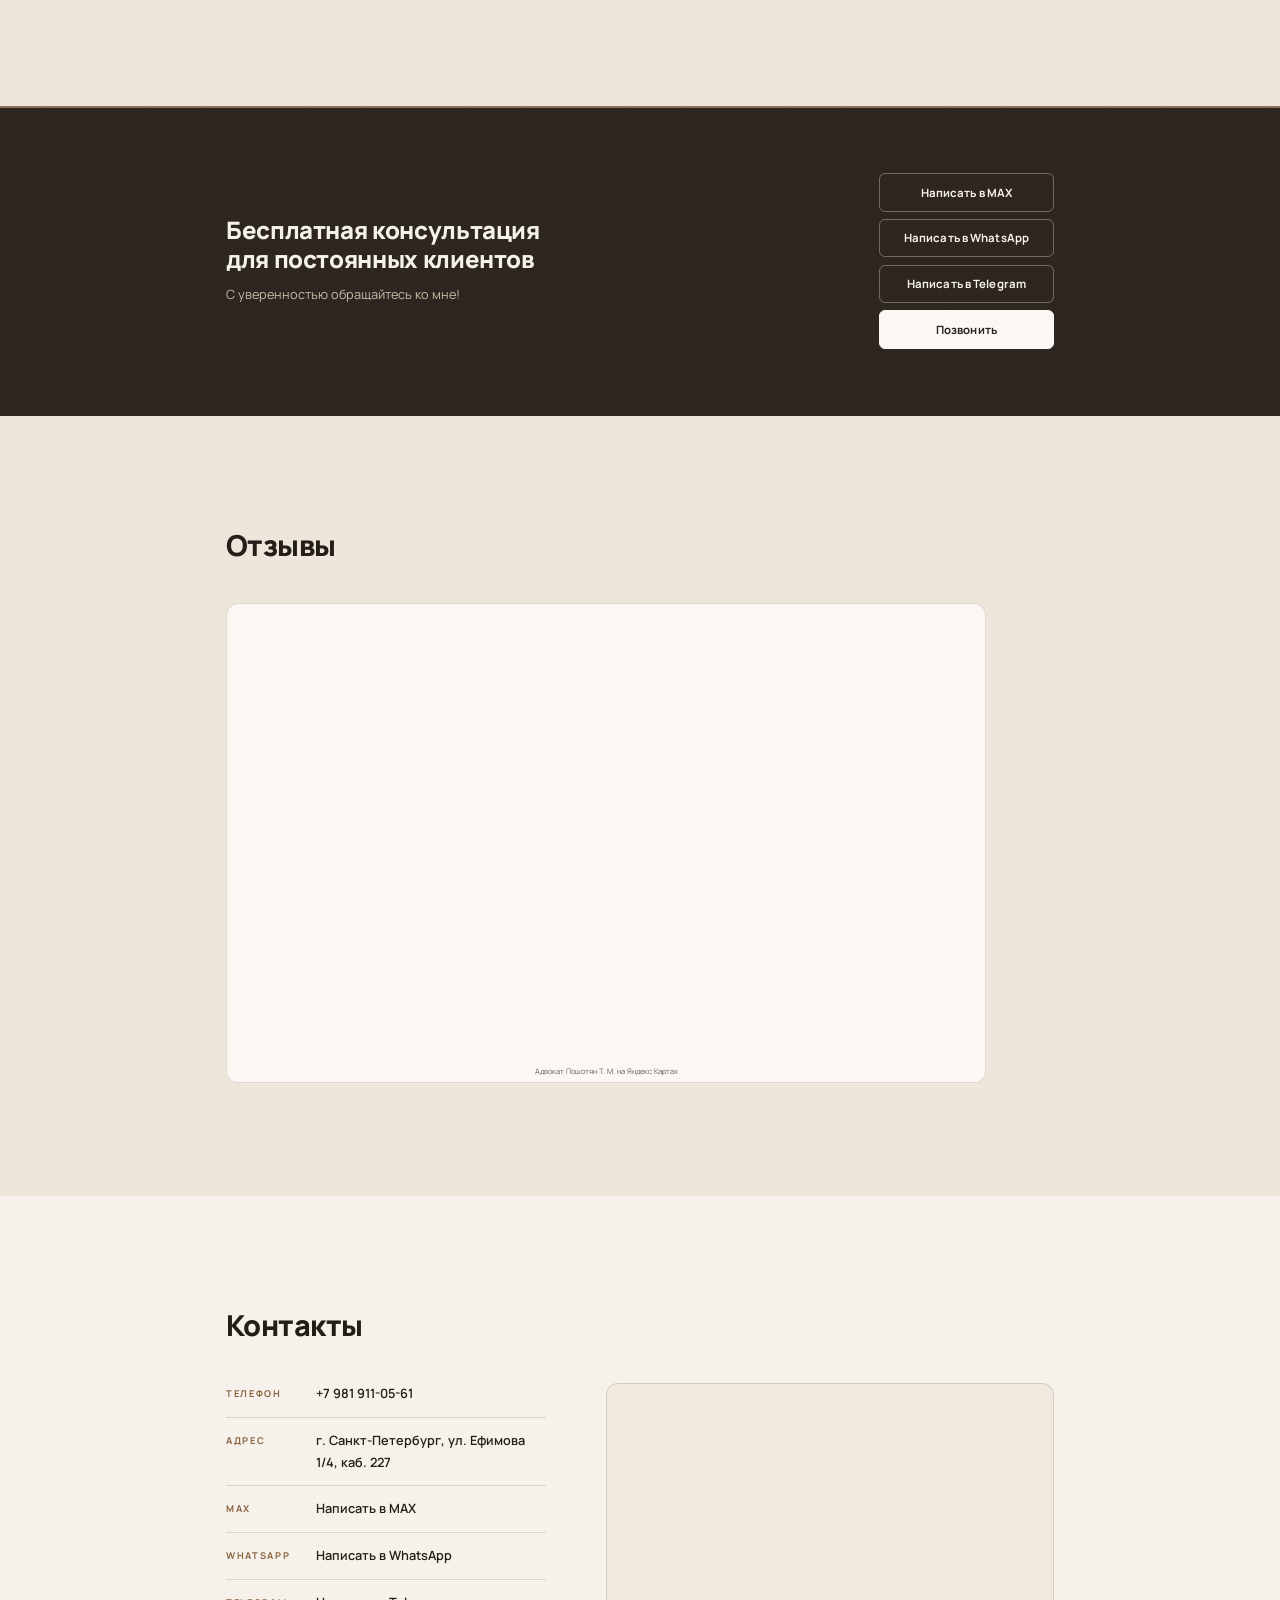
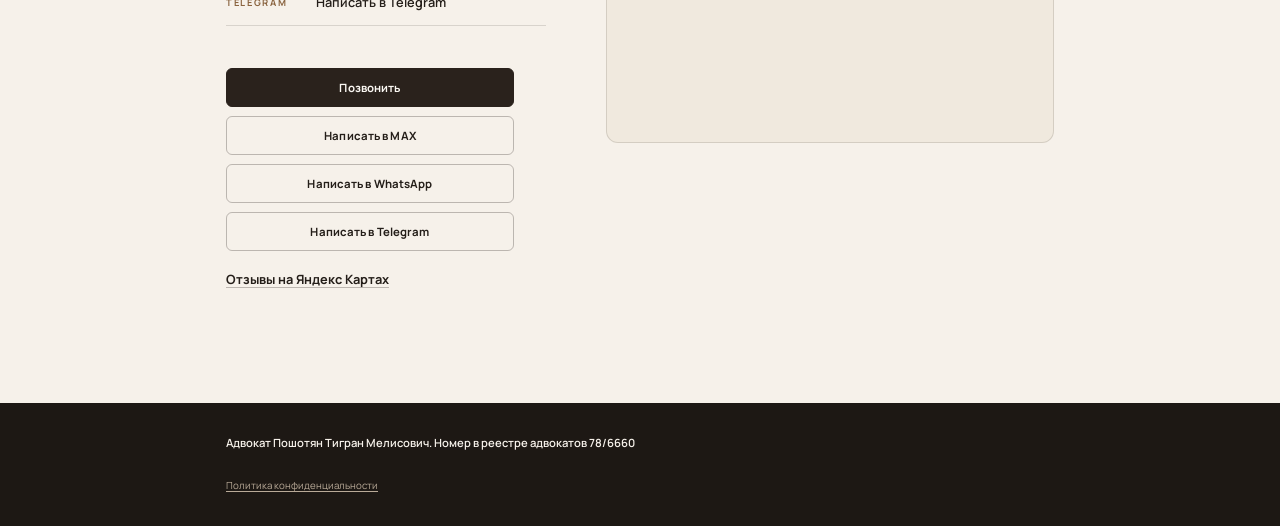
==== commit 9ab7a953: "Replace hero portrait and remove mobile fade" ====
--- a/index.html
+++ b/index.html
@@ -79,7 +79,7 @@
 
   <section class="hero theme-light">
     <div class="hero__figure">
-      <img src="img/photo.webp" srcset="img/photo-480.webp 480w, img/photo.webp 762w" sizes="(max-width: 64em) 100vw, 48vw" width="762" height="546" alt="Адвокат Тигран Пошотян за рабочим столом в кабинете" fetchpriority="high">
+      <img src="img/photo-new.jpeg" width="1216" height="871" alt="Адвокат Тигран Пошотян за рабочим столом в кабинете" fetchpriority="high">
     </div>
     <div class="container hero__content">
       <div class="hero__text">
--- a/css/style.css
+++ b/css/style.css
@@ -1051,14 +1051,6 @@
     mask-image: none;
   }
 
-  .hero__figure::after {
-    content: "";
-    position: absolute;
-    inset: 0;
-    pointer-events: none;
-    background: linear-gradient(to top, var(--bg) 0%, rgba(246, 241, 234, 0) 26%);
-  }
-
   .hero__figure img {
     object-position: 50% 30%;
   }
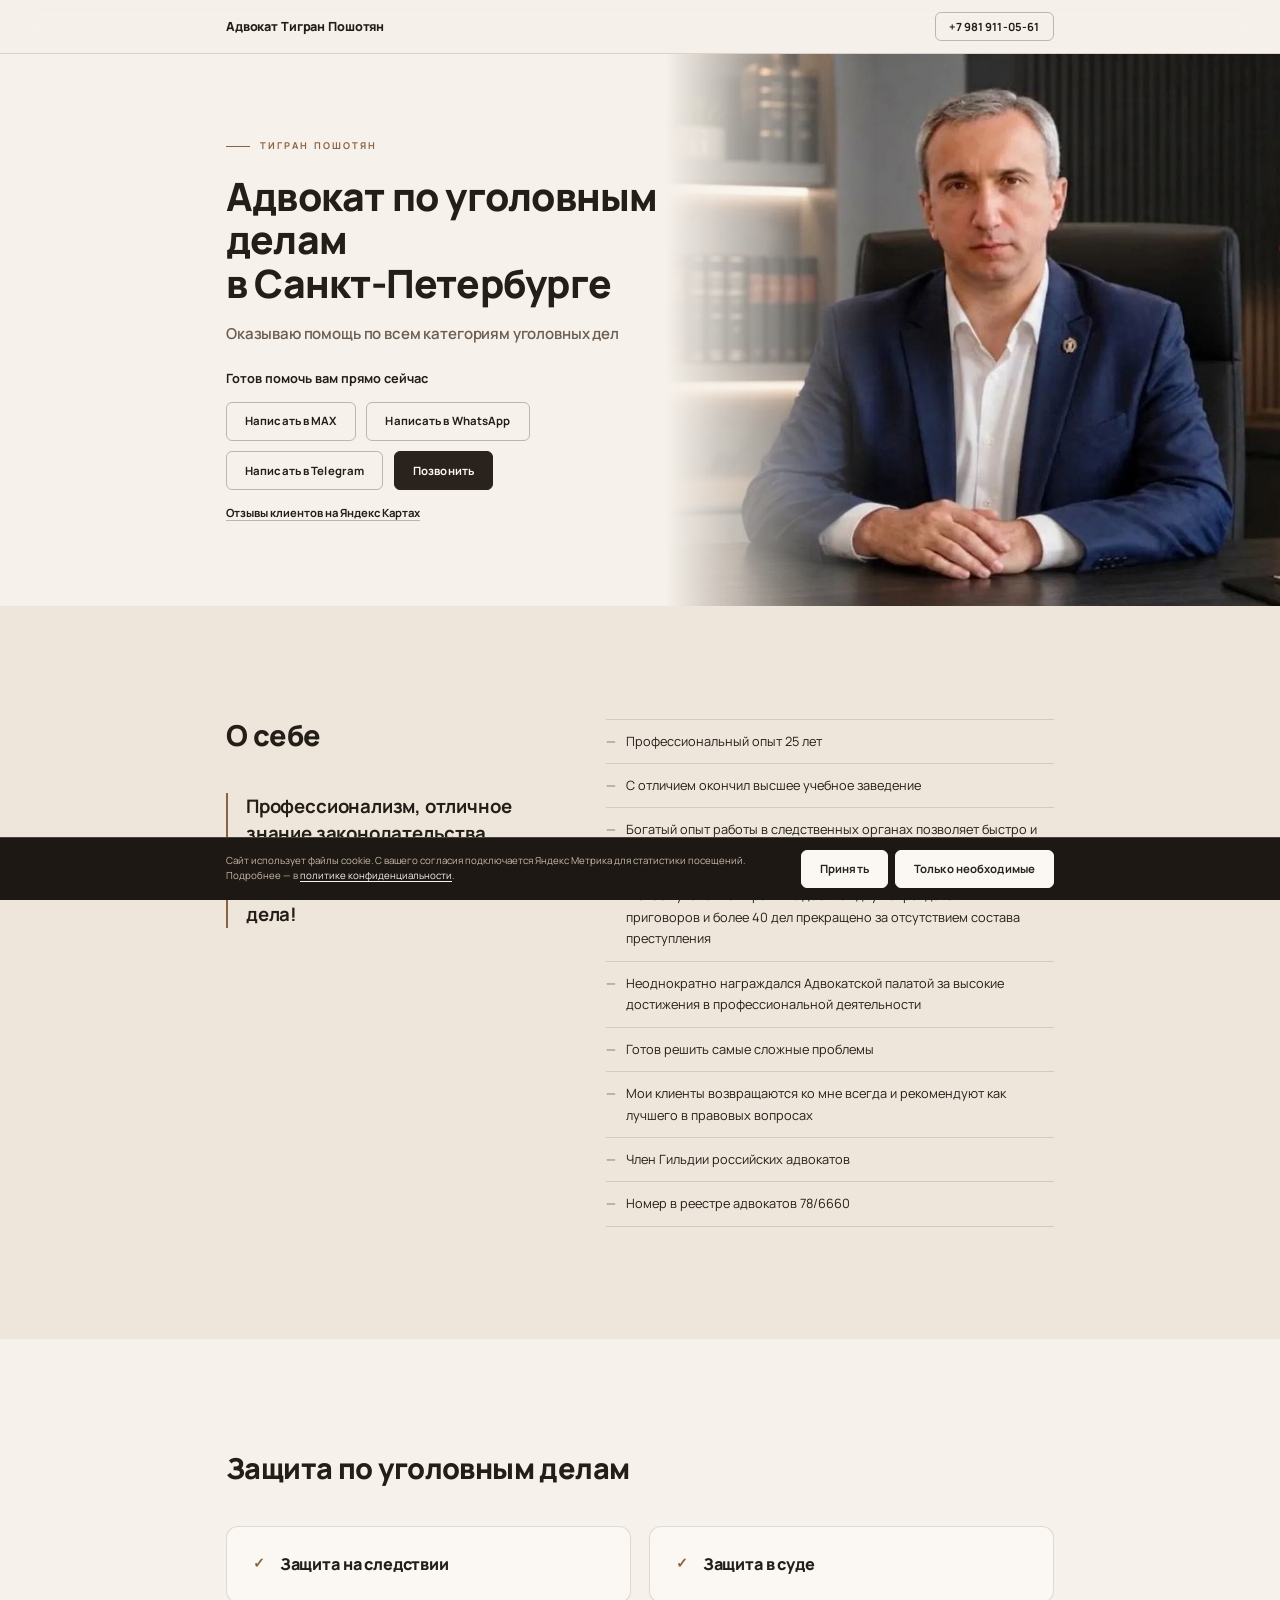
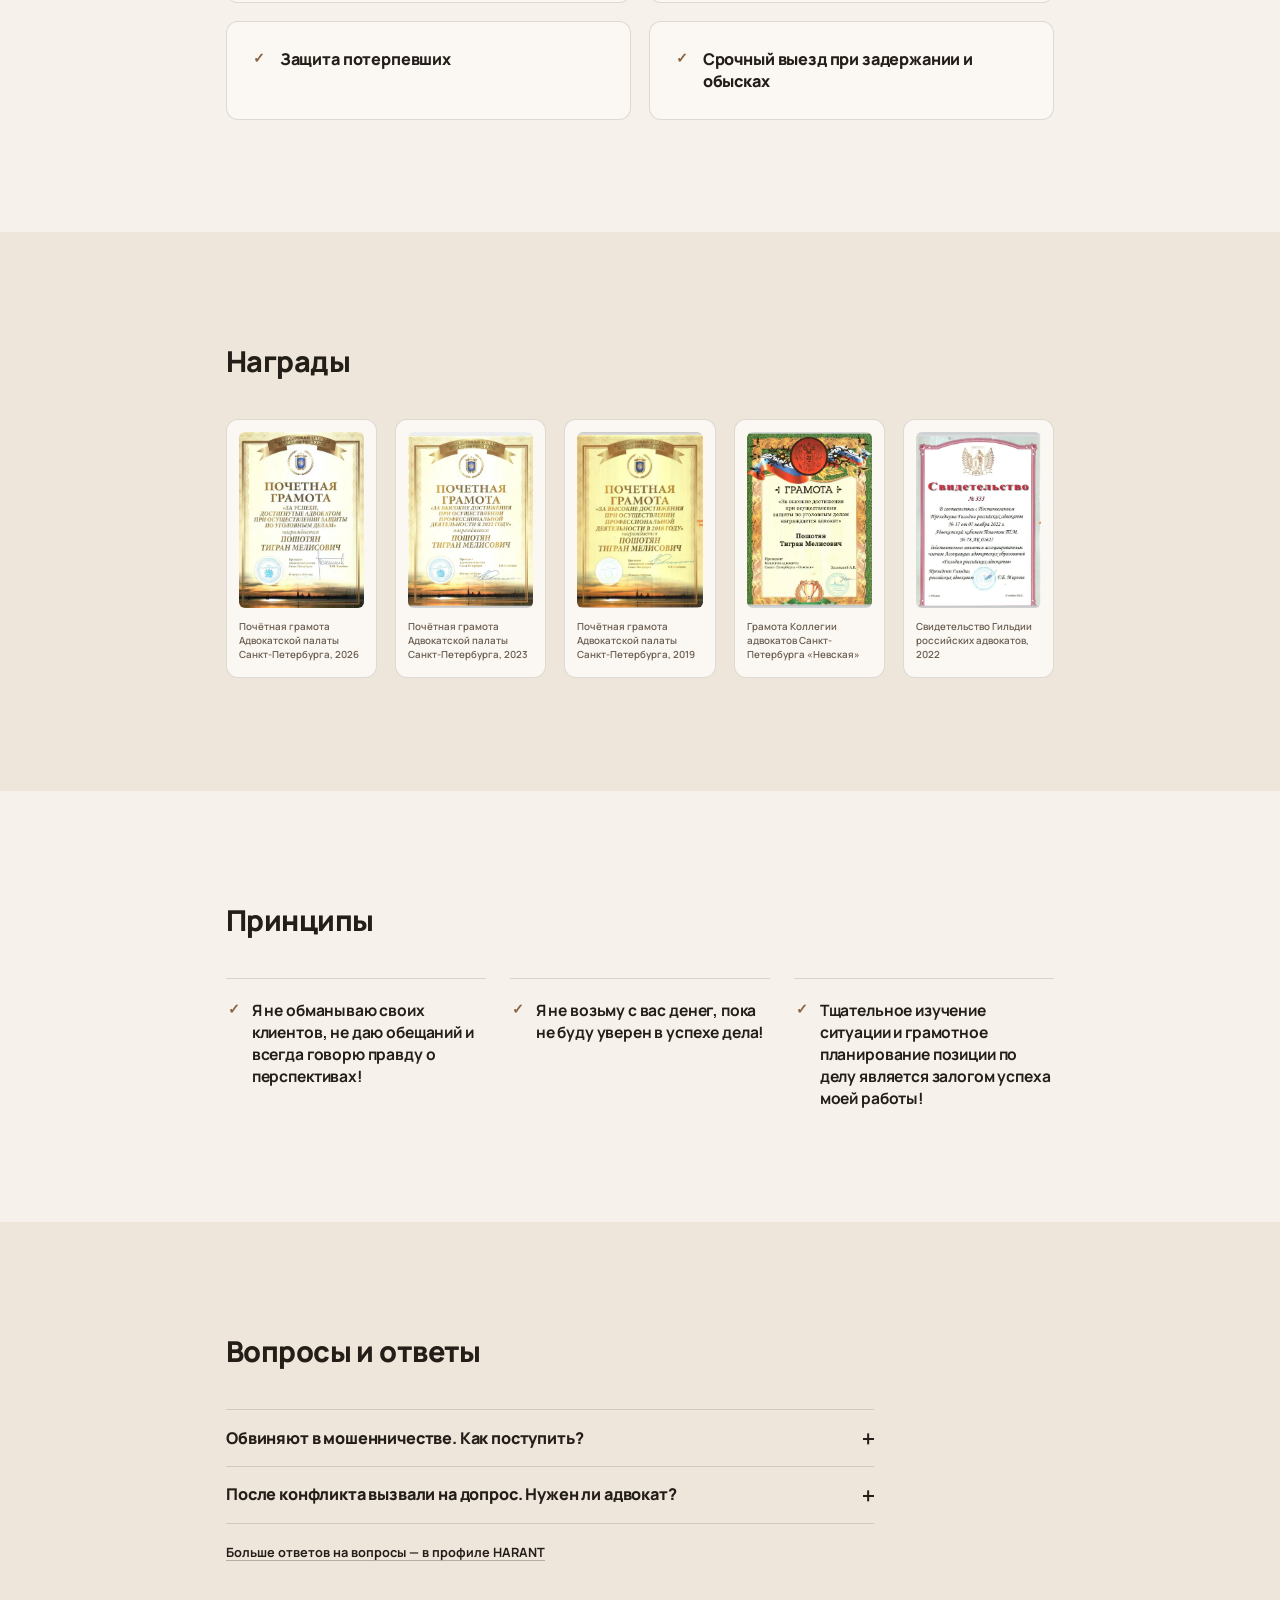
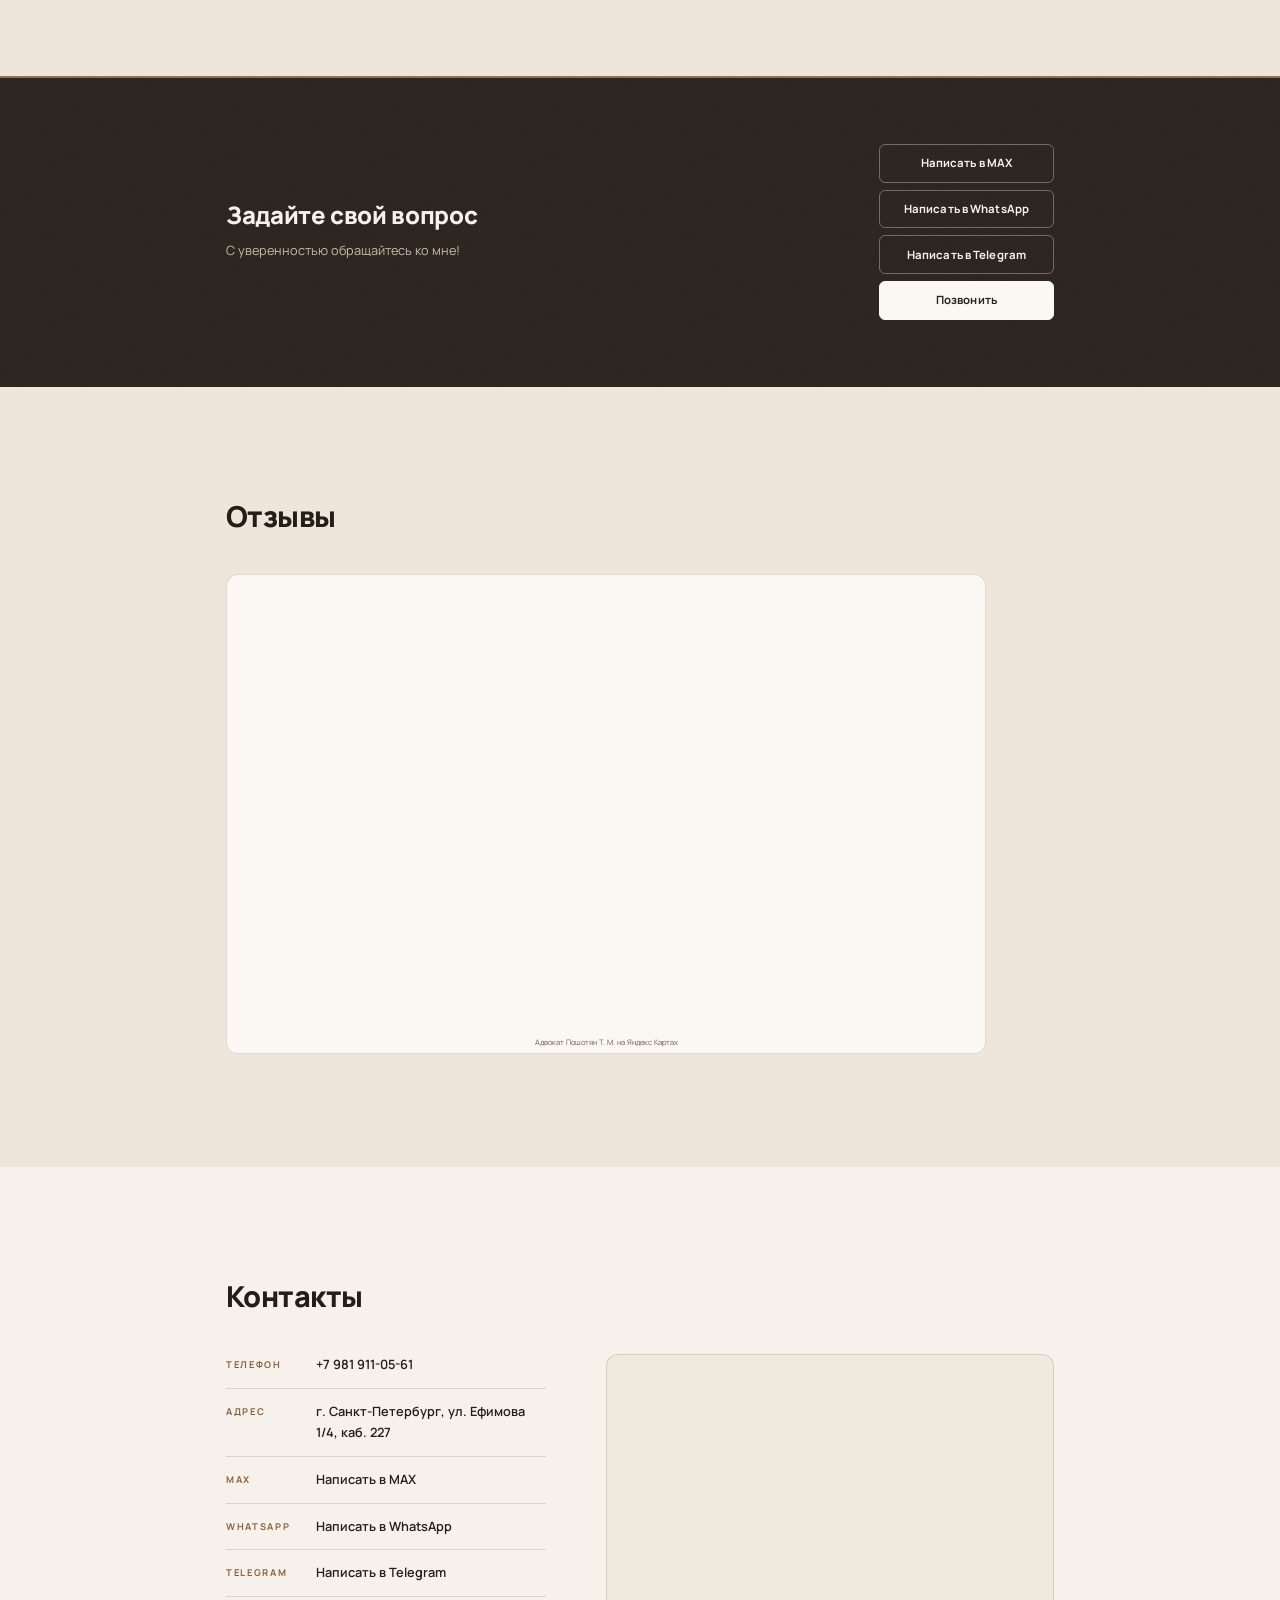
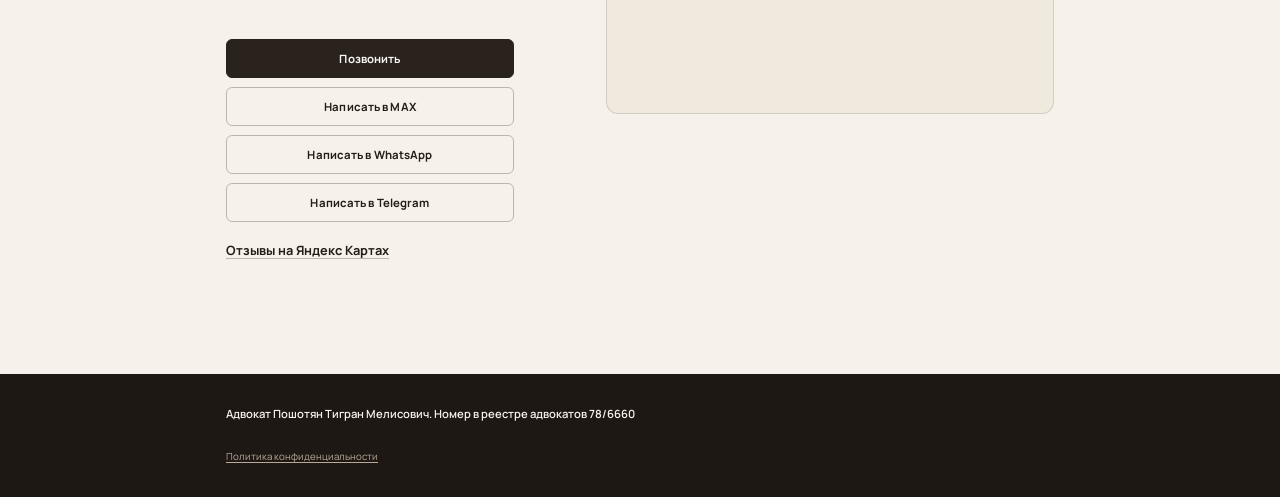
==== commit fb5aa06f: "Update site for GitHub Pages" ====
--- a/index.html
+++ b/index.html
@@ -5,16 +5,13 @@
 <meta name="viewport" content="width=device-width, initial-scale=1">
 <title>Адвокат по уголовным делам в Санкт-Петербурге — Тигран Пошотян</title>
 <meta name="description" content="Адвокат Тигран Пошотян: помощь по всем категориям уголовных дел в Санкт-Петербурге. Стаж работы 25 лет, номер в реестре адвокатов 78/6660. Ул. Ефимова 1/4, каб. 227.">
-<!-- TODO: превью. Перед публикацией удалить строку с noindex -->
-<meta name="robots" content="noindex">
-<!-- TODO: заменить DOMAIN на реальный домен (canonical, og:url, og:image, JSON-LD) -->
-<link rel="canonical" href="https://DOMAIN/">
+<link rel="canonical" href="https://адвокат-пошотян.рф/">
 <meta property="og:type" content="website">
 <meta property="og:locale" content="ru_RU">
-<meta property="og:url" content="https://DOMAIN/">
+<meta property="og:url" content="https://адвокат-пошотян.рф/">
 <meta property="og:title" content="Адвокат по уголовным делам в Санкт-Петербурге — Тигран Пошотян">
 <meta property="og:description" content="Помощь по всем категориям уголовных дел. Стаж работы 25 лет, номер в реестре адвокатов 78/6660.">
-<meta property="og:image" content="https://DOMAIN/img/og.jpg">
+<meta property="og:image" content="https://адвокат-пошотян.рф/img/og.jpg">
 <meta property="og:image:width" content="1200">
 <meta property="og:image:height" content="630">
 <meta name="theme-color" content="#f6f1ea">
@@ -28,33 +25,33 @@
   "@graph": [
     {
       "@type": "WebPage",
-      "@id": "https://DOMAIN/#webpage",
-      "url": "https://DOMAIN/",
+      "@id": "https://адвокат-пошотян.рф/#webpage",
+      "url": "https://адвокат-пошотян.рф/",
       "name": "Адвокат по уголовным делам в Санкт-Петербурге — Тигран Пошотян",
       "inLanguage": "ru",
-      "about": { "@id": "https://DOMAIN/#service" },
-      "primaryImageOfPage": "https://DOMAIN/img/og.jpg"
+      "about": { "@id": "https://адвокат-пошотян.рф/#service" },
+      "primaryImageOfPage": "https://адвокат-пошотян.рф/img/og.jpg"
     },
     {
       "@type": "Person",
-      "@id": "https://DOMAIN/#person",
+      "@id": "https://адвокат-пошотян.рф/#person",
       "name": "Пошотян Тигран Мелисович",
       "jobTitle": "Адвокат",
-      "image": "https://DOMAIN/img/photo.webp",
+      "image": "https://адвокат-пошотян.рф/img/photo.webp",
       "telephone": "+79819110561",
       "memberOf": { "@type": "Organization", "name": "Гильдия российских адвокатов" },
       "identifier": { "@type": "PropertyValue", "name": "Номер в реестре адвокатов", "value": "78/6660" },
-      "worksFor": { "@id": "https://DOMAIN/#service" }
+      "worksFor": { "@id": "https://адвокат-пошотян.рф/#service" }
     },
     {
       "@type": "LegalService",
-      "@id": "https://DOMAIN/#service",
+      "@id": "https://адвокат-пошотян.рф/#service",
       "name": "Адвокат Тигран Пошотян",
-      "url": "https://DOMAIN/",
-      "image": "https://DOMAIN/img/og.jpg",
+      "url": "https://адвокат-пошотян.рф/",
+      "image": "https://адвокат-пошотян.рф/img/og.jpg",
       "telephone": "+79819110561",
       "areaServed": "Санкт-Петербург",
-      "founder": { "@id": "https://DOMAIN/#person" },
+      "founder": { "@id": "https://адвокат-пошотян.рф/#person" },
       "address": {
         "@type": "PostalAddress",
         "addressCountry": "RU",
@@ -102,7 +99,7 @@
     <div class="container about">
       <div class="about__intro">
         <h2 class="section__title">О себе</h2>
-        <p class="about__quote">Профессионализм, отличное знание законодательства, большой опыт работы успешный результат Вашего дела!</p>
+        <p class="about__quote">Профессионализм, отличное знание законодательства, большой опыт работы — успешный результат Вашего дела!</p>
       </div>
       <ul class="check-list">
         <li>Профессиональный опыт 25&nbsp;лет</li>
@@ -123,10 +120,10 @@
     <div class="container">
       <h2 class="section__title">Защита по уголовным делам</h2>
       <ul class="services">
-        <li class="service">Защита на следствии</li>
-        <li class="service">Защита в суде</li>
-        <li class="service">Защита потерпевших</li>
-        <li class="service">Срочный выезд при задержании и обысках</li>
+        <li class="service"><span class="list-check" aria-hidden="true"></span><span>Защита на следствии</span></li>
+        <li class="service"><span class="list-check" aria-hidden="true"></span><span>Защита в суде</span></li>
+        <li class="service"><span class="list-check" aria-hidden="true"></span><span>Защита потерпевших</span></li>
+        <li class="service"><span class="list-check" aria-hidden="true"></span><span>Срочный выезд при задержании и обысках</span></li>
       </ul>
     </div>
   </section>
@@ -174,9 +171,9 @@
     <div class="container">
       <h2 class="section__title">Принципы</h2>
       <ul class="steps">
-        <li class="step">Я не обманываю своих клиентов, не даю обещаний и всегда говорю правду о перспективах!</li>
-        <li class="step">Я не возьму с вас денег, пока не буду уверен в успехе дела!</li>
-        <li class="step">Тщательное изучение ситуации и грамотное планирование позиции по делу является залогом успеха моей работы!</li>
+        <li class="step"><span class="list-check" aria-hidden="true"></span><span>Я не обманываю своих клиентов, не даю обещаний и всегда говорю правду о перспективах!</span></li>
+        <li class="step"><span class="list-check" aria-hidden="true"></span><span>Я не возьму с вас денег, пока не буду уверен в успехе дела!</span></li>
+        <li class="step"><span class="list-check" aria-hidden="true"></span><span>Тщательное изучение ситуации и грамотное планирование позиции по делу является залогом успеха моей работы!</span></li>
       </ul>
     </div>
   </section>
@@ -194,7 +191,7 @@
           </h3>
           <div class="acc__panel" id="faq-panel-1" role="region" aria-labelledby="faq-head-1">
             <div class="acc__body">
-              <p>Здравствуйте. Состава нет. Если суммы небольшие и если вы не выманивали под разным предлогами. Позвоните, я объясню как вам быть.</p>
+              <p>Здравствуйте. Чтобы дать более подробный ответ, желательно получить больше информации. В любом случае, вам надо тщательно разобрать вашу ситуацию с адвокатом.</p>
             </div>
           </div>
         </article>
@@ -207,7 +204,7 @@
           </h3>
           <div class="acc__panel" id="faq-panel-2" role="region" aria-labelledby="faq-head-2">
             <div class="acc__body">
-              <p>Здравствуйте. Вам нужно нанять хорошего адвоката.</p>
+              <p>Здравствуйте. Вам обязательно нужен адвокат. Обсудите с ним все детали произошедшего и сформируйте позицию.</p>
             </div>
           </div>
         </article>
@@ -219,7 +216,7 @@
   <section class="cta theme-dark" id="consult">
     <div class="container cta__inner">
       <div class="cta__text">
-        <h2 class="cta__title">Бесплатная консультация для постоянных клиентов</h2>
+        <h2 class="cta__title">Задайте свой вопрос</h2>
         <p class="cta__desc">С уверенностью обращайтесь ко мне!</p>
       </div>
       <div class="cta__actions">
--- a/css/style.css
+++ b/css/style.css
@@ -498,13 +498,13 @@
   display: grid;
   grid-template-columns: repeat(2, minmax(0, 1fr));
   gap: 1.5rem;
-  counter-reset: service;
 }
 
 .service {
-  display: flex;
-  flex-direction: column;
+  display: grid;
+  grid-template-columns: 1.4rem minmax(0, 1fr);
   gap: 1rem;
+  align-items: start;
   padding: 2.25rem 2rem;
   border: 1px solid var(--line);
   border-radius: var(--radius-m);
@@ -513,18 +513,21 @@
   font-weight: 800;
   line-height: 1.3;
   letter-spacing: -0.01em;
-  counter-increment: service;
-}
-
-/* Номер — оформление: порядок сообщает сам список */
-.service::before {
-  content: counter(service, decimal-leading-zero);
-  content: counter(service, decimal-leading-zero) / "";
-  font-size: 2rem;
-  font-weight: 300;
-  line-height: 1;
-  letter-spacing: -0.02em;
-  color: var(--label);
+}
+
+/* Декоративная отметка общая для услуг и принципов */
+.list-check {
+  display: inline-flex;
+  align-items: flex-start;
+  justify-content: center;
+  color: var(--bronze);
+  font-size: 1.2rem;
+  font-weight: 700;
+  line-height: 1.3;
+}
+
+.list-check::before {
+  content: "✓";
 }
 
 /* ----- Награды ----- */
@@ -577,38 +580,24 @@
   color: var(--fg);
 }
 
-/* ----- Принципы: шаги с номером на линии ----- */
+/* ----- Принципы ----- */
 .steps {
   display: grid;
   grid-template-columns: repeat(3, minmax(0, 1fr));
   gap: 3rem 2rem;
-  counter-reset: step;
 }
 
 .step {
-  position: relative;
+  display: grid;
+  grid-template-columns: 1.4rem minmax(0, 1fr);
+  column-gap: 0.75rem;
+  align-items: start;
   padding-top: 1.75rem;
   border-top: 1px solid var(--line);
   font-size: clamp(1.05rem, 0.95rem + 0.5vw, 1.3rem);
   font-weight: 700;
   line-height: 1.4;
   letter-spacing: -0.01em;
-  counter-increment: step;
-}
-
-.step::before {
-  content: counter(step, decimal-leading-zero);
-  content: counter(step, decimal-leading-zero) / "";
-  position: absolute;
-  top: -0.85rem;
-  left: 0;
-  padding-right: 0.85rem;
-  background: var(--bg);
-  font-size: 1.15rem;
-  font-weight: 300;
-  line-height: 1.5;
-  letter-spacing: 0.02em;
-  color: var(--label);
 }
 
 /* ----- Вопросы и ответы ----- */
@@ -1156,10 +1145,6 @@
     padding: 1.6rem 1.4rem;
   }
 
-  .service::before {
-    font-size: 1.6rem;
-  }
-
   .awards {
     grid-template-columns: repeat(2, minmax(0, 1fr));
     gap: 1rem 0.75rem;
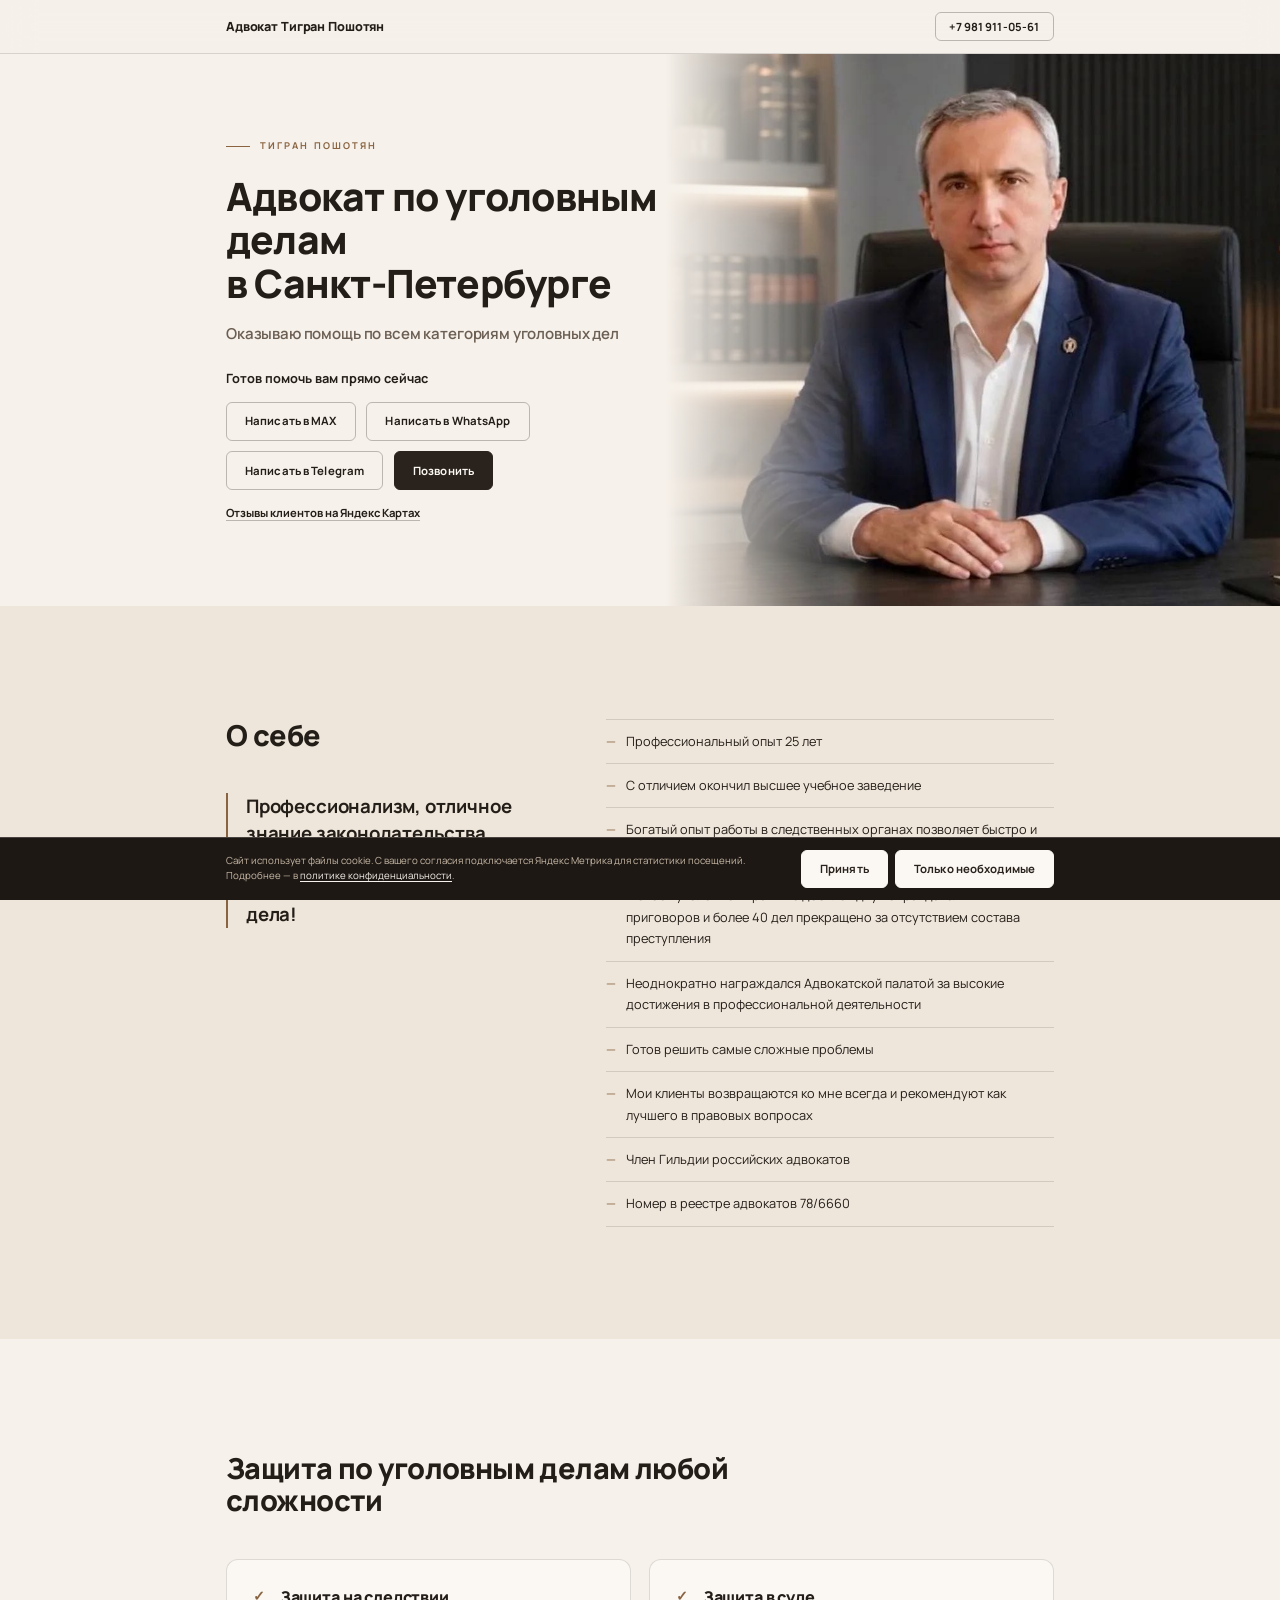
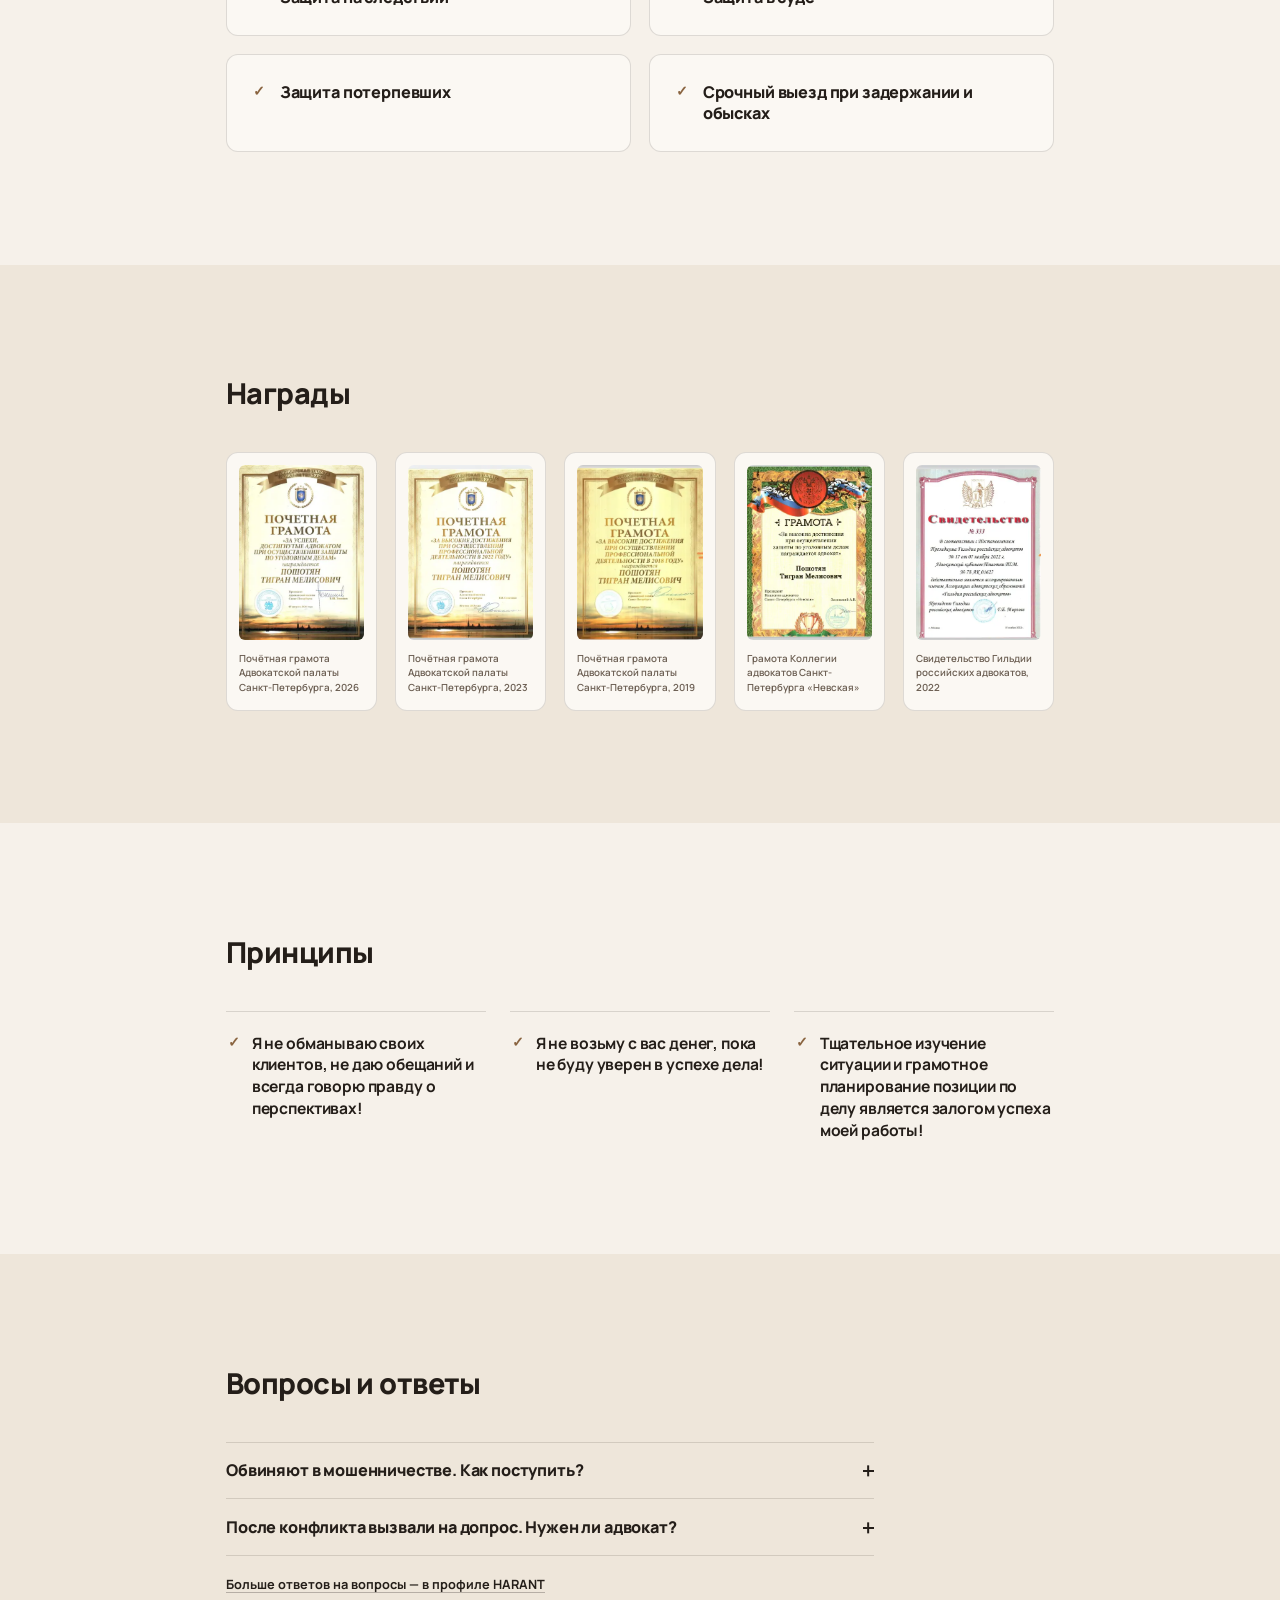
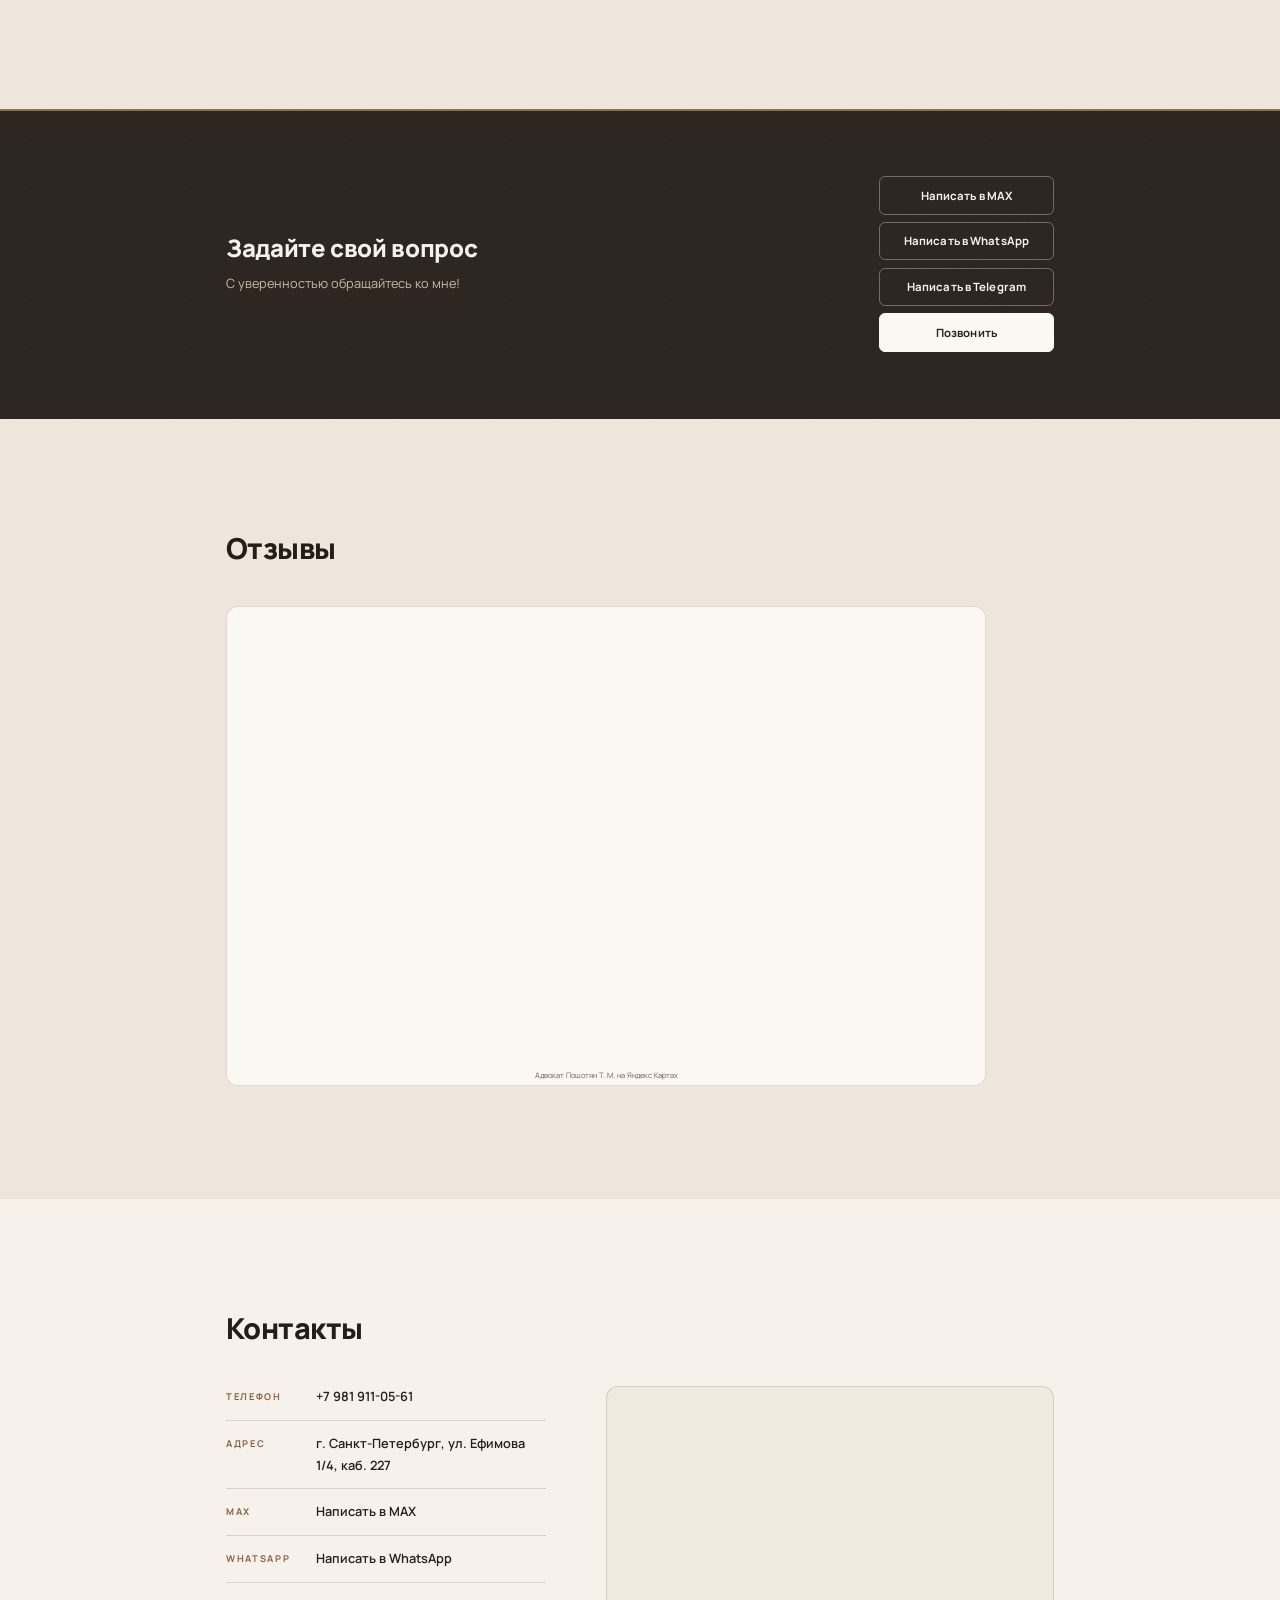
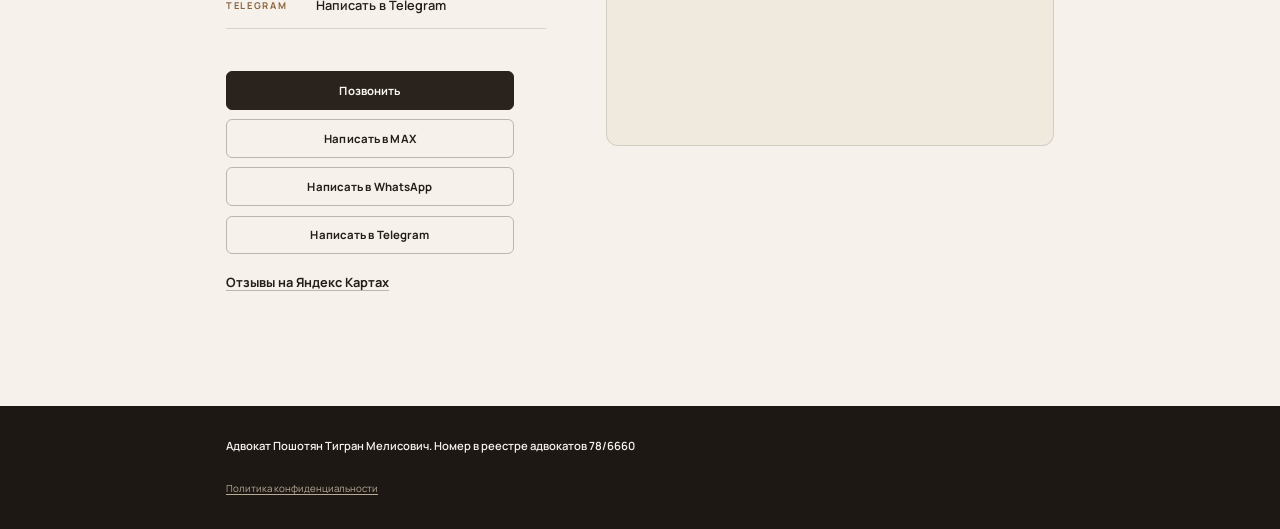
==== commit 9a1cdc8f: "Clarify criminal defense scope" ====
--- a/index.html
+++ b/index.html
@@ -118,7 +118,7 @@
   <!-- SERVICES-LIST -->
   <section class="section theme-light" id="services">
     <div class="container">
-      <h2 class="section__title">Защита по уголовным делам</h2>
+      <h2 class="section__title">Защита по уголовным делам любой сложности</h2>
       <ul class="services">
         <li class="service"><span class="list-check" aria-hidden="true"></span><span>Защита на следствии</span></li>
         <li class="service"><span class="list-check" aria-hidden="true"></span><span>Защита в суде</span></li>
